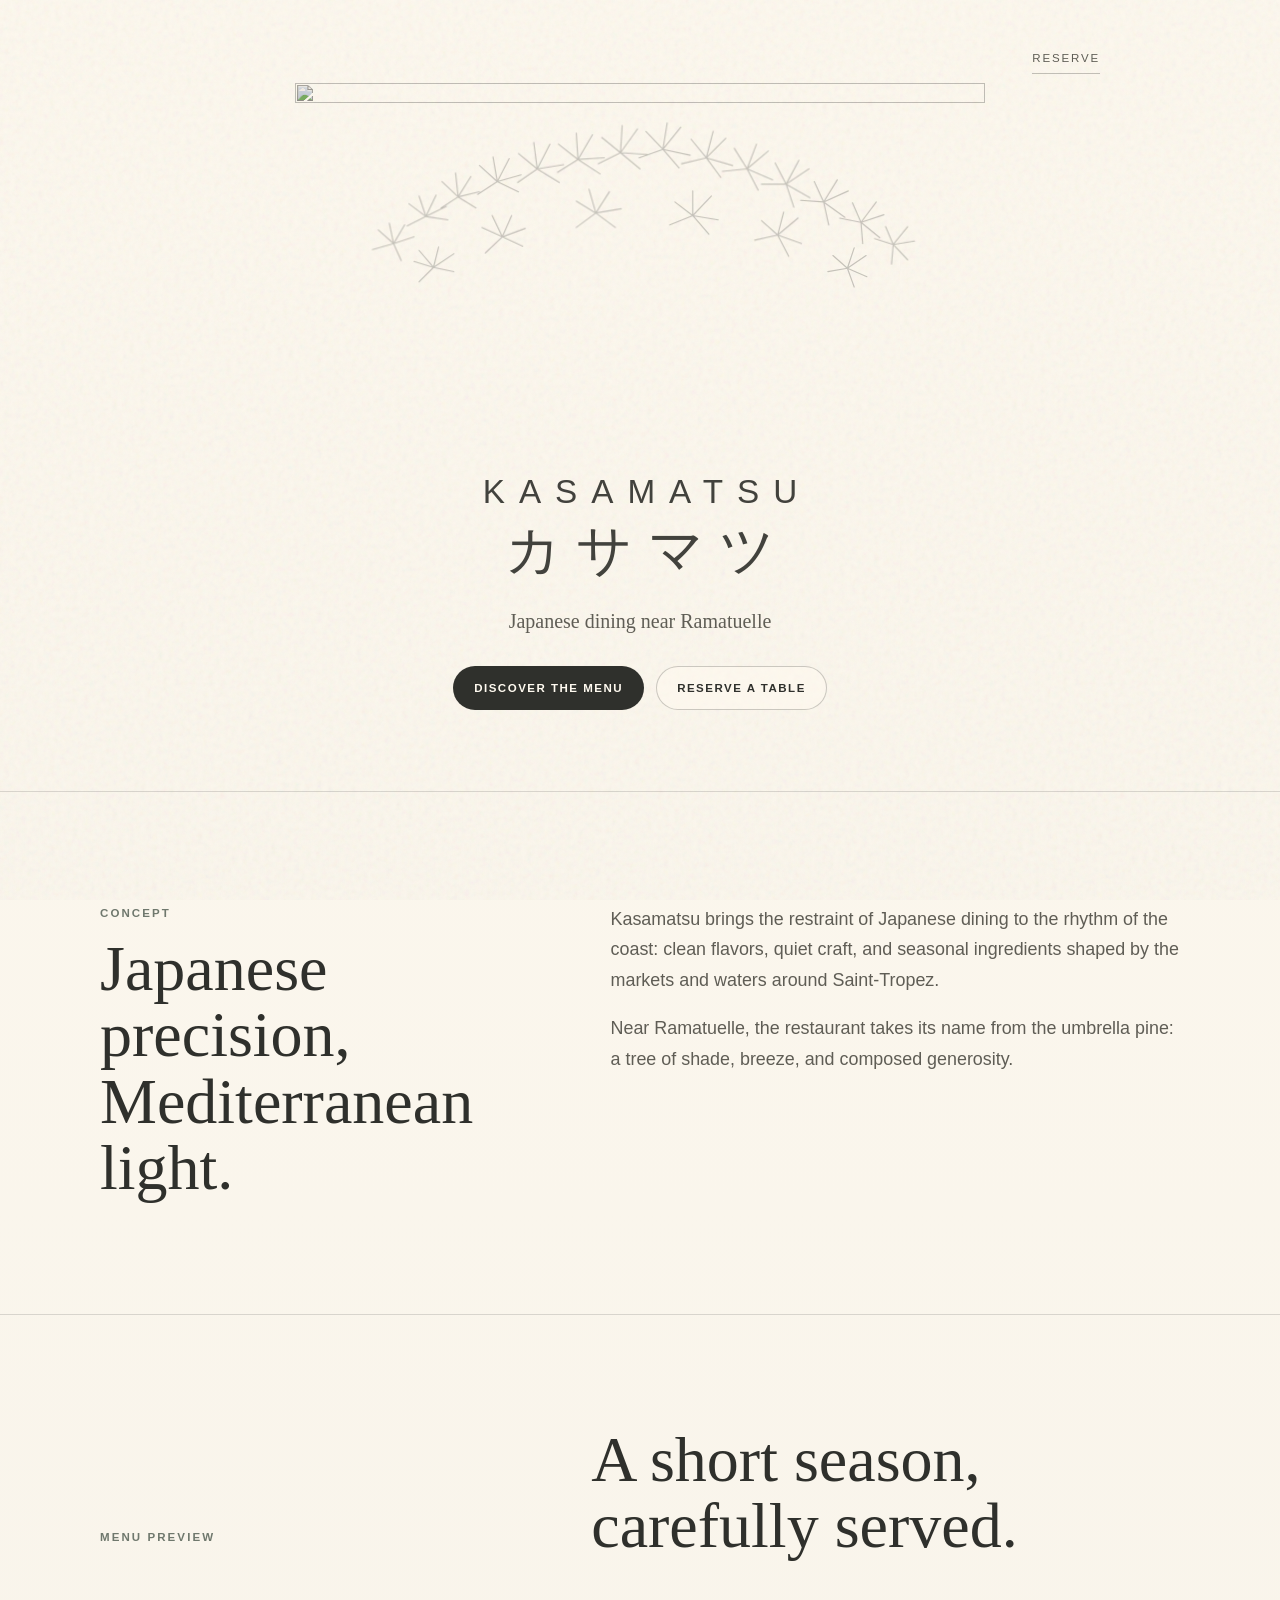
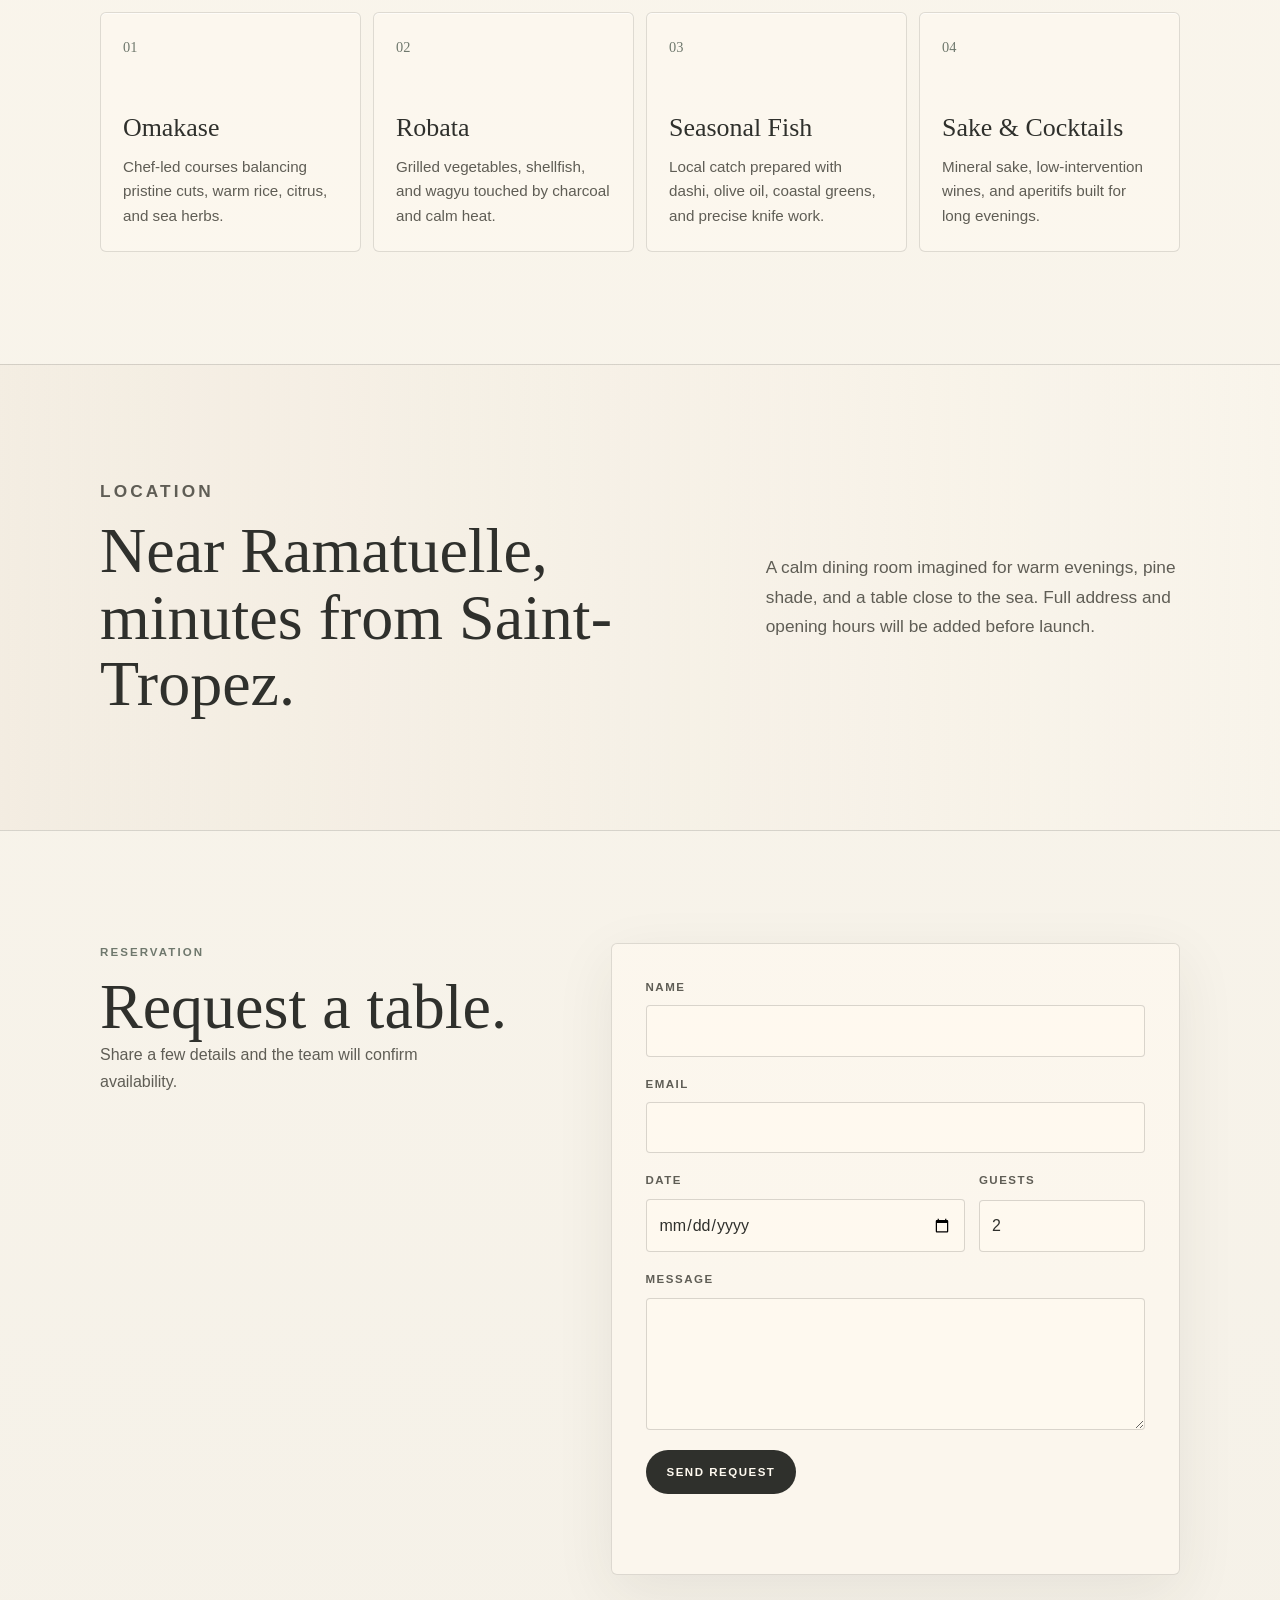
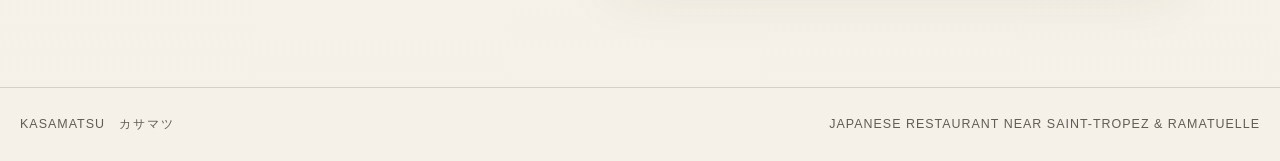
==== index.html @ c0b623e3 "Add files via upload" ====
<!doctype html>
<html lang="en">
  <head>
    <meta charset="utf-8" />
    <meta name="viewport" content="width=device-width, initial-scale=1" />
    <meta
      name="description"
      content="Kasamatsu is a premium Japanese restaurant concept near Ramatuelle and Saint-Tropez."
    />
    <title>Kasamatsu | Japanese Dining Near Ramatuelle</title>
    <link rel="stylesheet" href="style.css" />
  </head>
  <body>
    <main>
      <section class="hero" aria-labelledby="hero-title">
        <div class="hero-inner">
          <a class="quiet-nav" href="#reservation">Reserve</a>

          <div
            class="logo-mark"
            data-logo-breeze
            aria-label="Kasamatsu, カサマツ"
          >
            <div class="tree-visual" aria-hidden="true">
              <img
                class="logo-base"
                src="assets/logo.png"
                alt=""
                width="812"
                height="624"
              />

              <svg
                class="needle-overlay"
                viewBox="0 0 812 624"
                preserveAspectRatio="xMidYMin meet"
                aria-hidden="true"
              >
                <g class="needle-cluster" data-depth="0.72" data-phase="0.12">
                  <path d="M116 189 l-18 -16 M116 189 l-5 -24 M116 189 l13 -22 M116 189 l24 -8 M116 189 l-25 7 M116 189 l9 20" />
                </g>
                <g class="needle-cluster" data-depth="0.92" data-phase="0.24">
                  <path d="M154 157 l-20 -15 M154 157 l-8 -24 M154 157 l12 -25 M154 157 l24 -12 M154 157 l26 4 M154 157 l-22 11" />
                </g>
                <g class="needle-cluster" data-depth="0.82" data-phase="0.38">
                  <path d="M192 134 l-19 -18 M192 134 l-3 -28 M192 134 l15 -24 M192 134 l25 -6 M192 134 l21 13 M192 134 l-20 13" />
                </g>
                <g class="needle-cluster" data-depth="1.08" data-phase="0.51">
                  <path d="M238 116 l-21 -19 M238 116 l-5 -29 M238 116 l14 -27 M238 116 l28 -8 M238 116 l25 12 M238 116 l-23 15" />
                </g>
                <g class="needle-cluster" data-depth="0.96" data-phase="0.64">
                  <path d="M285 101 l-22 -18 M285 101 l-4 -31 M285 101 l15 -29 M285 101 l31 -5 M285 101 l26 16 M285 101 l-23 16" />
                </g>
                <g class="needle-cluster" data-depth="1.2" data-phase="0.79">
                  <path d="M333 90 l-23 -18 M333 90 l-2 -31 M333 90 l17 -29 M333 90 l31 -2 M333 90 l26 17 M333 90 l-24 15" />
                </g>
                <g class="needle-cluster" data-depth="1.1" data-phase="0.95">
                  <path d="M383 82 l-22 -18 M383 82 l2 -32 M383 82 l20 -28 M383 82 l31 2 M383 82 l23 19 M383 82 l-26 13" />
                </g>
                <g class="needle-cluster" data-depth="1.24" data-phase="1.08">
                  <path d="M433 78 l-20 -21 M433 78 l5 -31 M433 78 l21 -26 M433 78 l32 7 M433 78 l19 22 M433 78 l-28 10" />
                </g>
                <g class="needle-cluster" data-depth="1.02" data-phase="1.21">
                  <path d="M484 88 l-18 -22 M484 88 l8 -31 M484 88 l23 -23 M484 88 l31 9 M484 88 l17 23 M484 88 l-29 7" />
                </g>
                <g class="needle-cluster" data-depth="0.94" data-phase="1.36">
                  <path d="M532 101 l-15 -24 M532 101 l11 -29 M532 101 l25 -21 M532 101 l30 13 M532 101 l13 25 M532 101 l-29 3" />
                </g>
                <g class="needle-cluster" data-depth="1.12" data-phase="1.49">
                  <path d="M578 119 l-13 -25 M578 119 l15 -28 M578 119 l27 -18 M578 119 l28 16 M578 119 l9 27 M578 119 l-29 0" />
                </g>
                <g class="needle-cluster" data-depth="0.86" data-phase="1.62">
                  <path d="M622 140 l-11 -24 M622 140 l16 -26 M622 140 l29 -13 M622 140 l25 18 M622 140 l6 27 M622 140 l-27 -2" />
                </g>
                <g class="needle-cluster" data-depth="0.72" data-phase="1.77">
                  <path d="M666 164 l-10 -23 M666 164 l18 -24 M666 164 l27 -9 M666 164 l22 18 M666 164 l2 25 M666 164 l-25 -5" />
                </g>
                <g class="needle-cluster" data-depth="0.64" data-phase="1.92">
                  <path d="M704 190 l-9 -21 M704 190 l17 -21 M704 190 l25 -4 M704 190 l17 18 M704 190 l-2 23 M704 190 l-22 -7" />
                </g>
                <g class="needle-cluster" data-depth="0.78" data-phase="0.33">
                  <path d="M163 217 l-23 -7 M163 217 l-17 -20 M163 217 l6 -24 M163 217 l24 -16 M163 217 l24 5 M163 217 l-17 17" />
                </g>
                <g class="needle-cluster" data-depth="1.06" data-phase="0.68">
                  <path d="M244 181 l-24 -11 M244 181 l-12 -25 M244 181 l11 -25 M244 181 l27 -10 M244 181 l24 11 M244 181 l-20 19" />
                </g>
                <g class="needle-cluster" data-depth="1.18" data-phase="1.03">
                  <path d="M354 153 l-23 -14 M354 153 l-8 -28 M354 153 l16 -25 M354 153 l30 -5 M354 153 l23 17 M354 153 l-23 17" />
                </g>
                <g class="needle-cluster" data-depth="1.14" data-phase="1.31">
                  <path d="M468 156 l-21 -16 M468 156 l0 -29 M468 156 l22 -23 M468 156 l30 5 M468 156 l19 22 M468 156 l-27 11" />
                </g>
                <g class="needle-cluster" data-depth="0.98" data-phase="1.58">
                  <path d="M568 179 l-19 -17 M568 179 l7 -27 M568 179 l24 -20 M568 179 l28 10 M568 179 l13 25 M568 179 l-27 6" />
                </g>
                <g class="needle-cluster" data-depth="0.7" data-phase="1.86">
                  <path d="M650 218 l-17 -15 M650 218 l8 -24 M650 218 l22 -15 M650 218 l23 10 M650 218 l8 22 M650 218 l-23 4" />
                </g>
              </svg>
            </div>

            <h1 id="hero-title" class="brand-word">KASAMATSU</h1>
            <p class="brand-kana" lang="ja">カサマツ</p>
          </div>

          <p class="hero-subtitle">Japanese dining near Ramatuelle</p>
          <div class="hero-actions" aria-label="Primary">
            <a class="button primary" href="#menu">Discover the menu</a>
            <a class="button secondary" href="#reservation">Reserve a table</a>
          </div>
        </div>
      </section>

      <section class="section concept" id="concept" aria-labelledby="concept-title">
        <div class="section-inner split">
          <div>
            <p class="eyebrow">Concept</p>
            <h2 id="concept-title">Japanese precision, Mediterranean light.</h2>
          </div>
          <div class="copy">
            <p>
              Kasamatsu brings the restraint of Japanese dining to the rhythm of
              the coast: clean flavors, quiet craft, and seasonal ingredients
              shaped by the markets and waters around Saint-Tropez.
            </p>
            <p>
              Near Ramatuelle, the restaurant takes its name from the umbrella
              pine: a tree of shade, breeze, and composed generosity.
            </p>
          </div>
        </div>
      </section>

      <section class="section" id="menu" aria-labelledby="menu-title">
        <div class="section-inner">
          <div class="section-heading">
            <p class="eyebrow">Menu Preview</p>
            <h2 id="menu-title">A short season, carefully served.</h2>
          </div>

          <div class="menu-grid">
            <article class="menu-card">
              <span>01</span>
              <h3>Omakase</h3>
              <p>Chef-led courses balancing pristine cuts, warm rice, citrus, and sea herbs.</p>
            </article>
            <article class="menu-card">
              <span>02</span>
              <h3>Robata</h3>
              <p>Grilled vegetables, shellfish, and wagyu touched by charcoal and calm heat.</p>
            </article>
            <article class="menu-card">
              <span>03</span>
              <h3>Seasonal Fish</h3>
              <p>Local catch prepared with dashi, olive oil, coastal greens, and precise knife work.</p>
            </article>
            <article class="menu-card">
              <span>04</span>
              <h3>Sake & Cocktails</h3>
              <p>Mineral sake, low-intervention wines, and aperitifs built for long evenings.</p>
            </article>
          </div>
        </div>
      </section>

      <section class="section location" id="location" aria-labelledby="location-title">
        <div class="section-inner location-block">
          <div>
            <p class="eyebrow">Location</p>
            <h2 id="location-title">Near Ramatuelle, minutes from Saint-Tropez.</h2>
          </div>
          <p>
            A calm dining room imagined for warm evenings, pine shade, and a
            table close to the sea. Full address and opening hours will be added
            before launch.
          </p>
        </div>
      </section>

      <section
        class="section reservation"
        id="reservation"
        aria-labelledby="reservation-title"
      >
        <div class="section-inner reservation-layout">
          <div>
            <p class="eyebrow">Reservation</p>
            <h2 id="reservation-title">Request a table.</h2>
            <p class="reservation-note">
              Share a few details and the team will confirm availability.
            </p>
          </div>

          <form class="reservation-form" data-reservation-form>
            <div class="field">
              <label for="name">Name</label>
              <input id="name" name="name" type="text" autocomplete="name" required />
            </div>
            <div class="field">
              <label for="email">Email</label>
              <input id="email" name="email" type="email" autocomplete="email" required />
            </div>
            <div class="field-row">
              <div class="field">
                <label for="date">Date</label>
                <input id="date" name="date" type="date" required />
              </div>
              <div class="field">
                <label for="guests">Guests</label>
                <input
                  id="guests"
                  name="guests"
                  type="number"
                  min="1"
                  max="12"
                  value="2"
                  required
                />
              </div>
            </div>
            <div class="field">
              <label for="message">Message</label>
              <textarea id="message" name="message" rows="4"></textarea>
            </div>
            <button class="button primary form-button" type="submit">Send request</button>
            <p class="form-status" data-form-status role="status" aria-live="polite"></p>
          </form>
        </div>
      </section>
    </main>

    <footer class="site-footer">
      <p>KASAMATSU <span lang="ja">カサマツ</span></p>
      <p>Japanese restaurant near Saint-Tropez &amp; Ramatuelle</p>
    </footer>

    <script src="script.js"></script>
  </body>
</html>
---- style.css ----
:root {
  --paper: #f5f1e8;
  --paper-deep: #ece4d6;
  --ink: #2f302c;
  --ink-soft: #5f5d55;
  --line: rgba(47, 48, 44, 0.16);
  --sand: #d6c5ab;
  --sand-soft: #eee5d8;
  --pine: #6f786d;
  --white: #fffaf0;
  --shadow: 0 18px 60px rgba(47, 48, 44, 0.08);
  --serif: Georgia, "Times New Roman", serif;
  --sans: "Avenir Next", Avenir, "Helvetica Neue", Arial, sans-serif;
}

* {
  box-sizing: border-box;
}

html {
  scroll-behavior: smooth;
}

body {
  margin: 0;
  color: var(--ink);
  background:
    linear-gradient(180deg, rgba(255, 250, 240, 0.78), rgba(245, 241, 232, 0.92)),
    var(--paper);
  font-family: var(--sans);
  font-size: 16px;
  line-height: 1.7;
}

body::before {
  position: fixed;
  inset: 0;
  z-index: -1;
  pointer-events: none;
  content: "";
  opacity: 0.28;
  background-image: url("data:image/svg+xml,%3Csvg viewBox='0 0 220 220' xmlns='http://www.w3.org/2000/svg'%3E%3Cfilter id='noiseFilter'%3E%3CfeTurbulence type='fractalNoise' baseFrequency='0.72' numOctaves='3' stitchTiles='stitch'/%3E%3C/filter%3E%3Crect width='100%25' height='100%25' filter='url(%23noiseFilter)' opacity='0.28'/%3E%3C/svg%3E");
  mix-blend-mode: multiply;
}

img,
svg {
  display: block;
}

a {
  color: inherit;
  text-decoration: none;
}

button,
input,
textarea {
  font: inherit;
}

.hero {
  display: grid;
  min-height: 88svh;
  padding: 24px 20px 56px;
  place-items: center;
  border-bottom: 1px solid var(--line);
}

.hero-inner {
  position: relative;
  width: min(100%, 920px);
  text-align: center;
}

.quiet-nav {
  position: absolute;
  top: 0;
  right: 0;
  padding-bottom: 5px;
  border-bottom: 1px solid rgba(47, 48, 44, 0.28);
  color: var(--ink-soft);
  font-size: 0.72rem;
  letter-spacing: 0.16em;
  text-transform: uppercase;
}

.logo-mark {
  width: min(100%, 720px);
  margin: 34px auto 0;
  cursor: default;
  user-select: none;
}

.tree-visual {
  position: relative;
  width: min(100%, 690px);
  aspect-ratio: 812 / 435;
  margin: 0 auto;
  overflow: hidden;
}

.logo-base,
.needle-overlay {
  position: absolute;
  top: 0;
  left: 0;
  width: 100%;
  height: auto;
}

.logo-base {
  opacity: 0.88;
  filter: contrast(0.92) saturate(0.78);
  mix-blend-mode: multiply;
}

.needle-overlay {
  overflow: visible;
  pointer-events: none;
}

.needle-cluster {
  opacity: 0.34;
  transform-box: fill-box;
  transform-origin: center;
  transition: transform 720ms cubic-bezier(0.22, 1, 0.36, 1);
  will-change: transform;
}

.needle-cluster path {
  fill: none;
  stroke: rgba(47, 48, 44, 0.76);
  stroke-width: 1.35;
  stroke-linecap: round;
  stroke-linejoin: round;
}

.logo-mark.is-active .needle-cluster {
  opacity: 0.44;
  transition: none;
}

.brand-word {
  margin: clamp(12px, 2vw, 22px) 0 0;
  color: #42423d;
  font-family: var(--sans);
  font-size: clamp(1.38rem, 3vw, 2.08rem);
  font-weight: 400;
  letter-spacing: 0.42em;
  line-height: 1.1;
  text-indent: 0.42em;
}

.brand-kana {
  margin: 12px 0 0;
  color: #42423d;
  font-family: var(--serif);
  font-size: clamp(1.72rem, 4.6vw, 3.45rem);
  letter-spacing: 0.28em;
  line-height: 1;
  text-indent: 0.28em;
}

.hero-subtitle {
  max-width: 42rem;
  margin: 26px auto 0;
  color: var(--ink-soft);
  font-family: var(--serif);
  font-size: clamp(1rem, 2vw, 1.25rem);
}

.hero-actions {
  display: flex;
  flex-wrap: wrap;
  justify-content: center;
  gap: 12px;
  margin-top: 28px;
}

.button {
  display: inline-flex;
  min-height: 44px;
  align-items: center;
  justify-content: center;
  padding: 11px 20px 10px;
  border: 1px solid transparent;
  border-radius: 999px;
  font-size: 0.72rem;
  font-weight: 600;
  letter-spacing: 0.13em;
  line-height: 1.2;
  text-transform: uppercase;
  transition:
    background-color 180ms ease,
    border-color 180ms ease,
    color 180ms ease,
    transform 180ms ease;
}

.button:hover {
  transform: translateY(-1px);
}

.button:focus-visible,
input:focus-visible,
textarea:focus-visible,
a:focus-visible {
  outline: 2px solid rgba(111, 120, 109, 0.72);
  outline-offset: 4px;
}

.button.primary {
  background: var(--ink);
  color: var(--white);
}

.button.secondary {
  border-color: rgba(47, 48, 44, 0.24);
  background: rgba(255, 250, 240, 0.52);
  color: var(--ink);
}

.section {
  padding: clamp(56px, 9vw, 112px) 20px;
}

.section + .section {
  border-top: 1px solid var(--line);
}

.section-inner {
  width: min(100%, 1080px);
  margin: 0 auto;
}

.split,
.reservation-layout {
  display: grid;
  grid-template-columns: minmax(0, 0.85fr) minmax(0, 1.15fr);
  gap: clamp(28px, 7vw, 92px);
  align-items: start;
}

.eyebrow {
  margin: 0 0 12px;
  color: var(--pine);
  font-size: 0.72rem;
  font-weight: 700;
  letter-spacing: 0.18em;
  text-transform: uppercase;
}

h2,
h3,
p {
  margin-top: 0;
}

h2 {
  max-width: 12em;
  margin-bottom: 0;
  font-family: var(--serif);
  font-size: clamp(2rem, 5.2vw, 4rem);
  font-weight: 400;
  letter-spacing: 0;
  line-height: 1.04;
}

h3 {
  margin-bottom: 12px;
  font-family: var(--serif);
  font-size: 1.62rem;
  font-weight: 400;
  line-height: 1.15;
}

.copy {
  color: var(--ink-soft);
  font-size: clamp(1rem, 1.8vw, 1.12rem);
}

.copy p:last-child,
.location-block p:last-child,
.reservation-note {
  margin-bottom: 0;
}

.section-heading {
  display: grid;
  grid-template-columns: minmax(0, 0.78fr) minmax(0, 1fr);
  gap: 32px;
  align-items: end;
  margin-bottom: clamp(28px, 5vw, 52px);
}

.menu-grid {
  display: grid;
  grid-template-columns: repeat(4, minmax(0, 1fr));
  gap: 12px;
}

.menu-card {
  min-height: 240px;
  padding: 22px;
  border: 1px solid rgba(47, 48, 44, 0.14);
  border-radius: 6px;
  background: rgba(255, 250, 240, 0.43);
  box-shadow: 0 1px 0 rgba(255, 255, 255, 0.6) inset;
}

.menu-card span {
  display: block;
  margin-bottom: 54px;
  color: var(--pine);
  font-family: var(--serif);
  font-size: 0.9rem;
}

.menu-card p {
  margin-bottom: 0;
  color: var(--ink-soft);
  font-size: 0.95rem;
  line-height: 1.6;
}

.location {
  background:
    linear-gradient(90deg, rgba(238, 229, 216, 0.45), rgba(255, 250, 240, 0.2)),
    transparent;
}

.location-block {
  display: grid;
  grid-template-columns: minmax(0, 1fr) minmax(260px, 0.7fr);
  gap: clamp(28px, 6vw, 74px);
  align-items: center;
}

.location-block p {
  color: var(--ink-soft);
  font-size: clamp(1rem, 1.6vw, 1.08rem);
}

.reservation-form {
  display: grid;
  gap: 18px;
  padding: clamp(20px, 4vw, 34px);
  border: 1px solid rgba(47, 48, 44, 0.15);
  border-radius: 6px;
  background: rgba(255, 250, 240, 0.56);
  box-shadow: var(--shadow);
}

.reservation-note {
  max-width: 24rem;
  color: var(--ink-soft);
}

.field,
.field-row {
  display: grid;
  gap: 8px;
}

.field-row {
  grid-template-columns: 1fr 0.52fr;
  gap: 14px;
}

label {
  color: var(--ink-soft);
  font-size: 0.72rem;
  font-weight: 700;
  letter-spacing: 0.13em;
  text-transform: uppercase;
}

input,
textarea {
  width: 100%;
  border: 1px solid rgba(47, 48, 44, 0.18);
  border-radius: 4px;
  background: rgba(255, 250, 240, 0.76);
  color: var(--ink);
  min-height: 46px;
  padding: 11px 12px;
}

textarea {
  min-height: 116px;
  resize: vertical;
}

.form-button {
  width: fit-content;
  margin-top: 2px;
}

.form-status {
  min-height: 1.7em;
  margin: 0;
  color: var(--pine);
  font-family: var(--serif);
  font-size: 1rem;
}

.site-footer {
  display: flex;
  flex-wrap: wrap;
  justify-content: space-between;
  gap: 16px;
  padding: 26px 20px;
  border-top: 1px solid var(--line);
  color: var(--ink-soft);
  font-size: 0.78rem;
  letter-spacing: 0.08em;
  text-transform: uppercase;
}

.site-footer p {
  margin: 0;
}

.site-footer span {
  margin-left: 10px;
  letter-spacing: 0.14em;
}

@media (max-width: 860px) {
  .hero {
    min-height: auto;
    padding-top: 22px;
  }

  .quiet-nav {
    position: static;
    display: block;
    width: fit-content;
    margin-left: auto;
  }

  .logo-mark {
    margin-top: 24px;
  }

  .split,
  .reservation-layout,
  .section-heading,
  .location-block {
    grid-template-columns: 1fr;
  }

  .menu-grid {
    grid-template-columns: repeat(2, minmax(0, 1fr));
  }
}

@media (max-width: 560px) {
  body {
    font-size: 15px;
  }

  .hero {
    padding-right: 16px;
    padding-left: 16px;
  }

  .tree-visual {
    width: min(100%, 390px);
  }

  .brand-word {
    font-size: 1.18rem;
    letter-spacing: 0.3em;
    text-indent: 0.3em;
  }

  .brand-kana {
    font-size: 2rem;
    letter-spacing: 0.18em;
    text-indent: 0.18em;
  }

  .hero-actions,
  .button,
  .form-button {
    width: 100%;
  }

  .menu-grid,
  .field-row {
    grid-template-columns: 1fr;
  }

  .menu-card {
    min-height: 210px;
  }

  .menu-card span {
    margin-bottom: 36px;
  }

  .section {
    padding-right: 16px;
    padding-left: 16px;
  }

  .site-footer {
    display: grid;
  }
}

@media (prefers-reduced-motion: reduce) {
  html {
    scroll-behavior: auto;
  }

  *,
  *::before,
  *::after {
    animation-duration: 0.01ms !important;
    animation-iteration-count: 1 !important;
    scroll-behavior: auto !important;
    transition-duration: 0.01ms !important;
  }

  .needle-cluster {
    transform: none !important;
  }

  .button:hover {
    transform: none;
  }
}
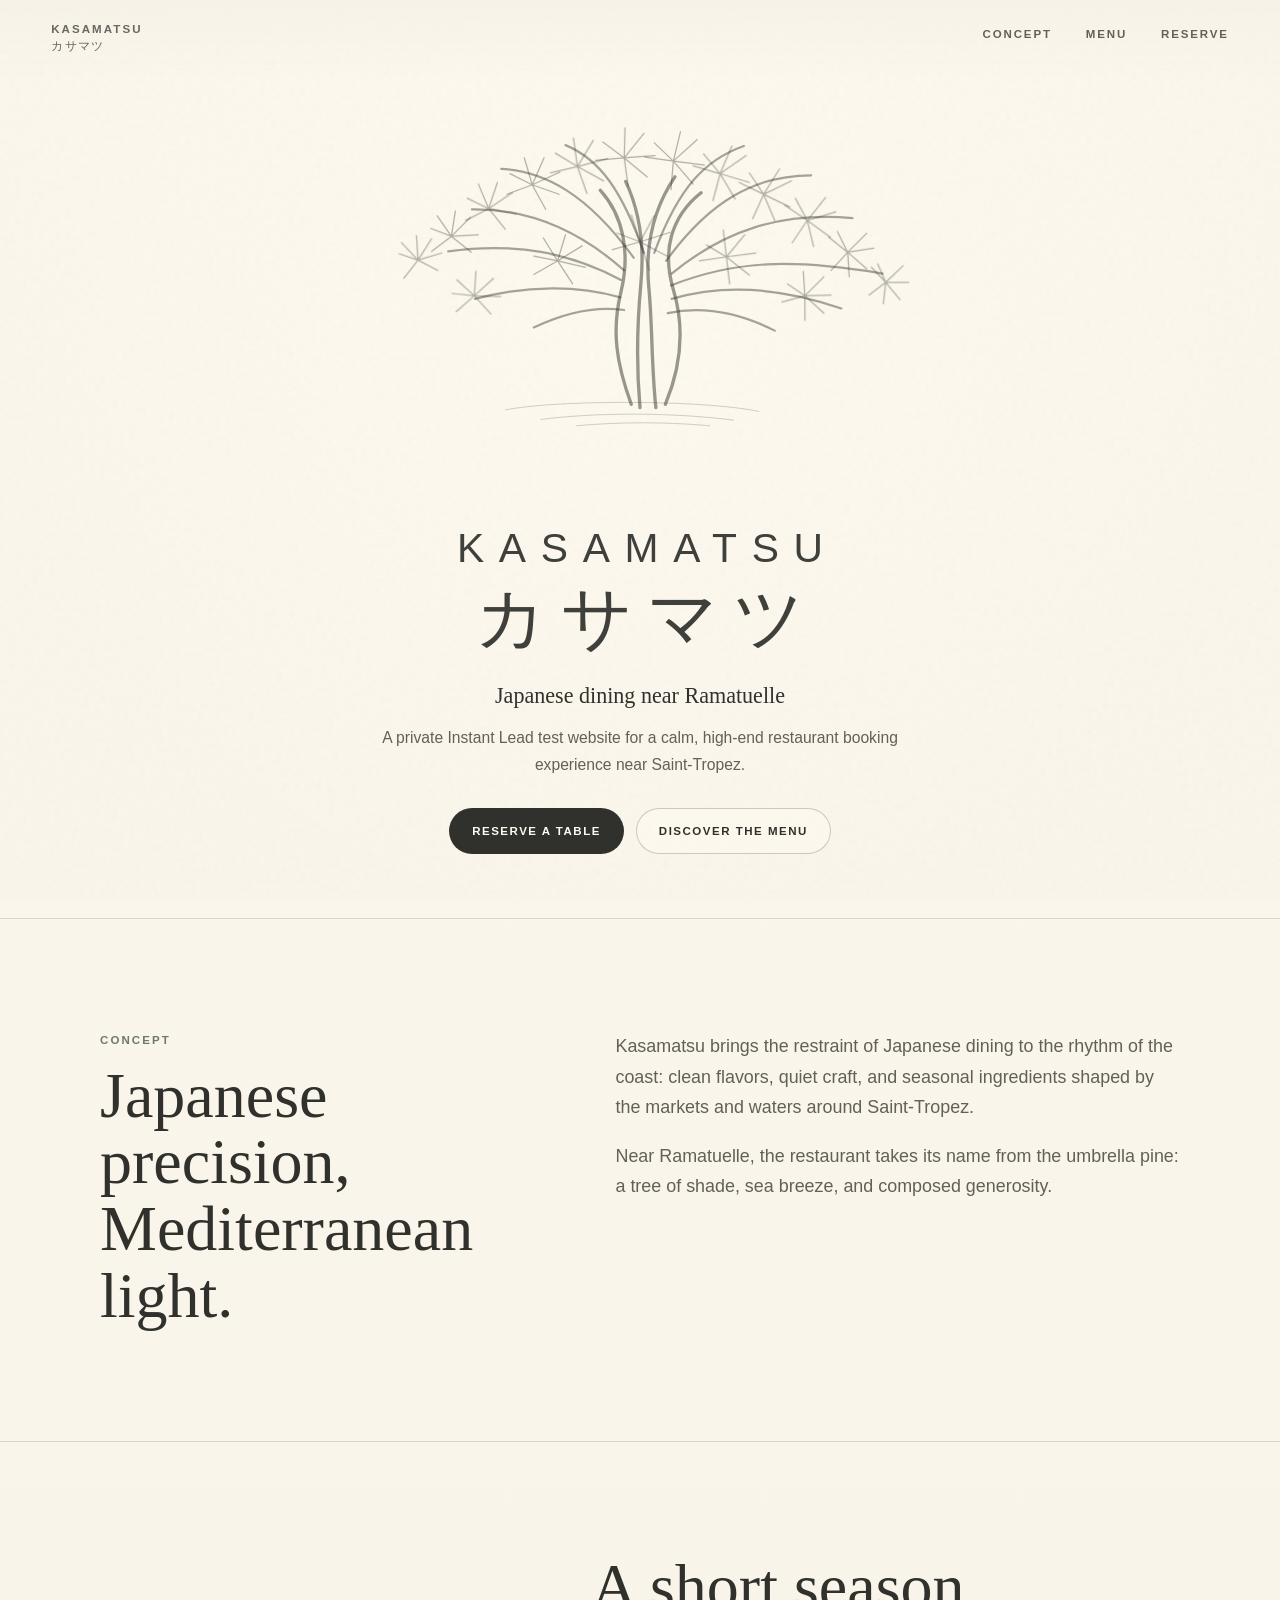
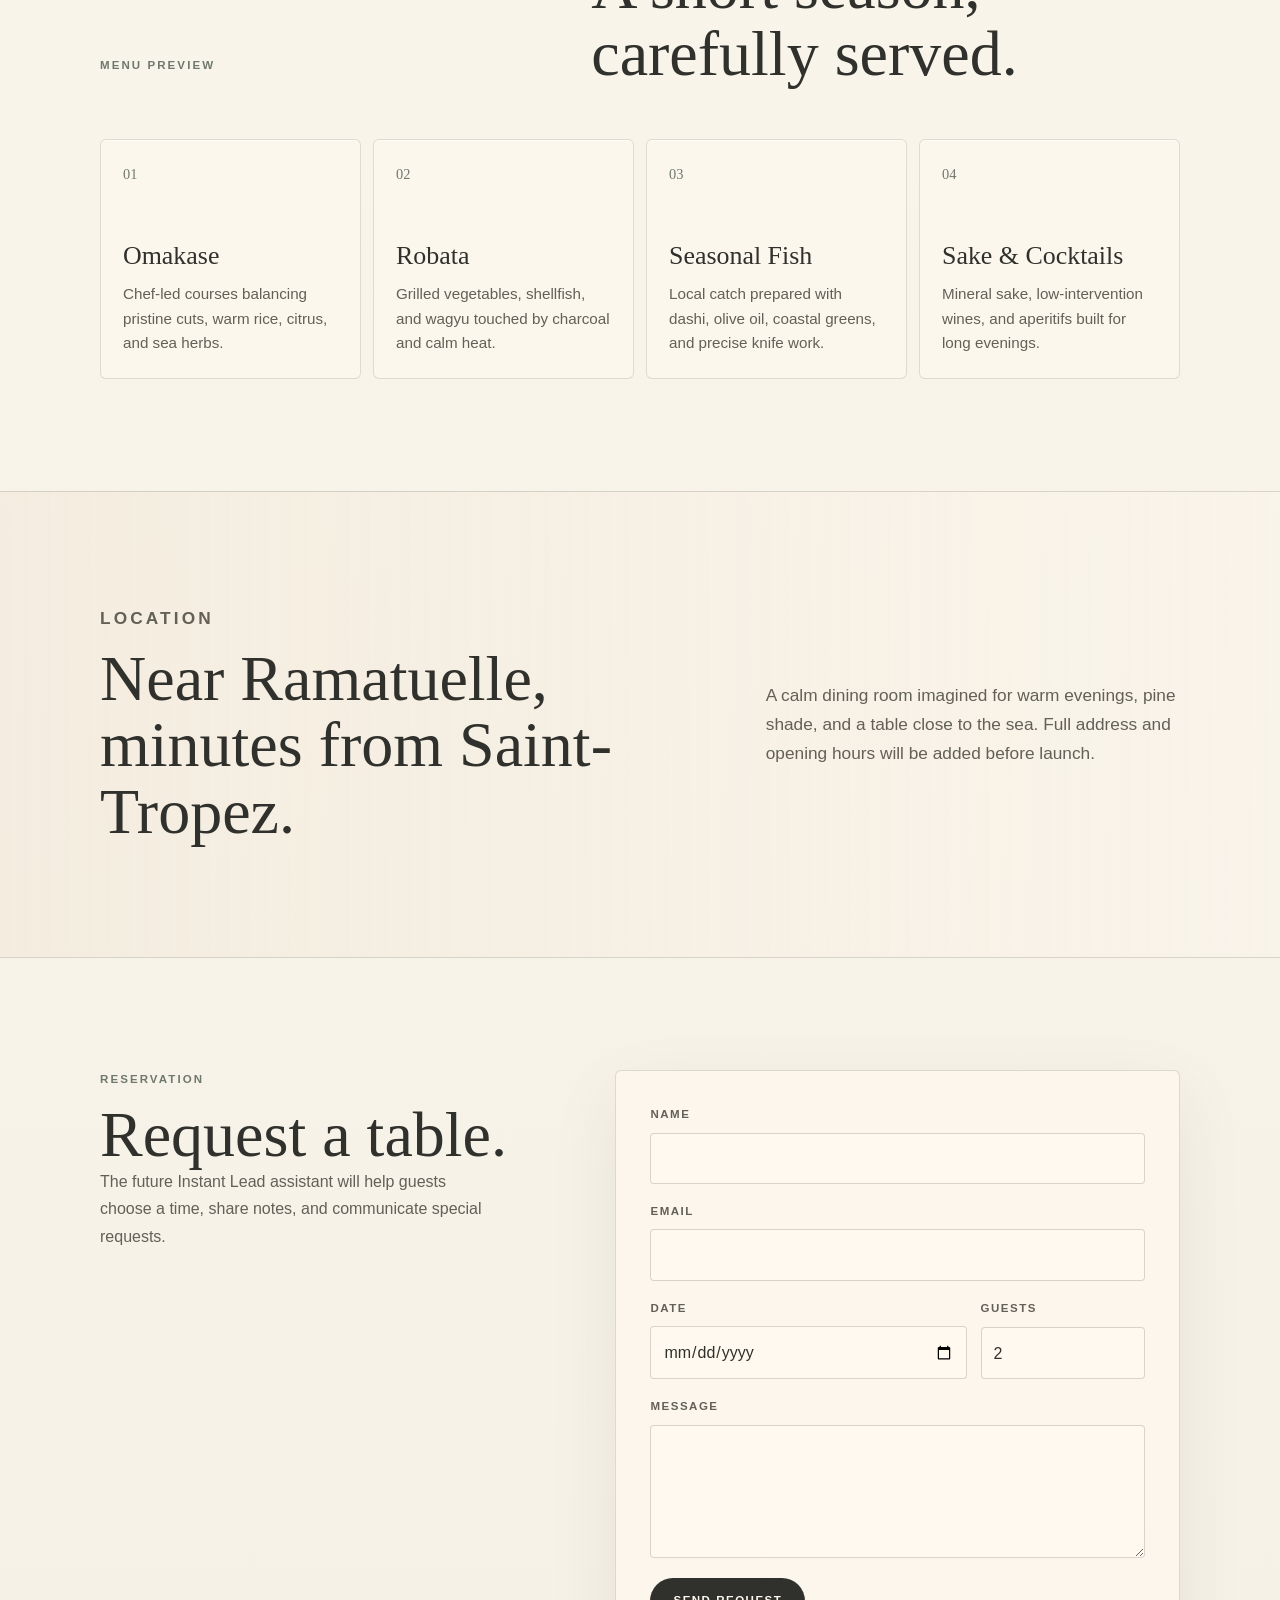
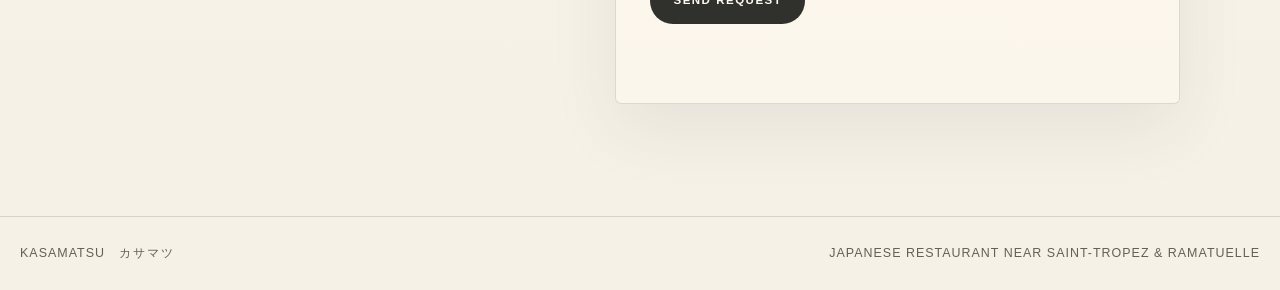
==== commit 4af95d61: "Add files via upload" ====
--- a/index.html
+++ b/index.html
@@ -5,108 +5,127 @@
     <meta name="viewport" content="width=device-width, initial-scale=1" />
     <meta
       name="description"
-      content="Kasamatsu is a premium Japanese restaurant concept near Ramatuelle and Saint-Tropez."
+      content="Private testing website for Instant Lead, featuring the Kasamatsu restaurant concept and future AI booking assistant prototype."
     />
-    <title>Kasamatsu | Japanese Dining Near Ramatuelle</title>
+    <title>Kasamatsu | Instant Lead Test Website</title>
     <link rel="stylesheet" href="style.css" />
   </head>
   <body>
-    <main>
+    <header class="site-header" aria-label="Primary navigation">
+      <a class="header-brand" href="#top" aria-label="Kasamatsu home">
+        <span>KASAMATSU</span>
+        <span lang="ja">カサマツ</span>
+      </a>
+      <nav>
+        <a href="#concept">Concept</a>
+        <a href="#menu">Menu</a>
+        <a href="#reservation">Reserve</a>
+      </nav>
+    </header>
+
+    <main id="top">
       <section class="hero" aria-labelledby="hero-title">
         <div class="hero-inner">
-          <a class="quiet-nav" href="#reservation">Reserve</a>
-
-          <div
-            class="logo-mark"
-            data-logo-breeze
-            aria-label="Kasamatsu, カサマツ"
-          >
-            <div class="tree-visual" aria-hidden="true">
-              <img
-                class="logo-base"
-                src="assets/logo.png"
-                alt=""
-                width="812"
-                height="624"
-              />
-
-              <svg
-                class="needle-overlay"
-                viewBox="0 0 812 624"
-                preserveAspectRatio="xMidYMin meet"
-                aria-hidden="true"
-              >
-                <g class="needle-cluster" data-depth="0.72" data-phase="0.12">
-                  <path d="M116 189 l-18 -16 M116 189 l-5 -24 M116 189 l13 -22 M116 189 l24 -8 M116 189 l-25 7 M116 189 l9 20" />
-                </g>
-                <g class="needle-cluster" data-depth="0.92" data-phase="0.24">
-                  <path d="M154 157 l-20 -15 M154 157 l-8 -24 M154 157 l12 -25 M154 157 l24 -12 M154 157 l26 4 M154 157 l-22 11" />
-                </g>
-                <g class="needle-cluster" data-depth="0.82" data-phase="0.38">
-                  <path d="M192 134 l-19 -18 M192 134 l-3 -28 M192 134 l15 -24 M192 134 l25 -6 M192 134 l21 13 M192 134 l-20 13" />
-                </g>
-                <g class="needle-cluster" data-depth="1.08" data-phase="0.51">
-                  <path d="M238 116 l-21 -19 M238 116 l-5 -29 M238 116 l14 -27 M238 116 l28 -8 M238 116 l25 12 M238 116 l-23 15" />
-                </g>
-                <g class="needle-cluster" data-depth="0.96" data-phase="0.64">
-                  <path d="M285 101 l-22 -18 M285 101 l-4 -31 M285 101 l15 -29 M285 101 l31 -5 M285 101 l26 16 M285 101 l-23 16" />
-                </g>
-                <g class="needle-cluster" data-depth="1.2" data-phase="0.79">
-                  <path d="M333 90 l-23 -18 M333 90 l-2 -31 M333 90 l17 -29 M333 90 l31 -2 M333 90 l26 17 M333 90 l-24 15" />
-                </g>
-                <g class="needle-cluster" data-depth="1.1" data-phase="0.95">
-                  <path d="M383 82 l-22 -18 M383 82 l2 -32 M383 82 l20 -28 M383 82 l31 2 M383 82 l23 19 M383 82 l-26 13" />
-                </g>
-                <g class="needle-cluster" data-depth="1.24" data-phase="1.08">
-                  <path d="M433 78 l-20 -21 M433 78 l5 -31 M433 78 l21 -26 M433 78 l32 7 M433 78 l19 22 M433 78 l-28 10" />
-                </g>
-                <g class="needle-cluster" data-depth="1.02" data-phase="1.21">
-                  <path d="M484 88 l-18 -22 M484 88 l8 -31 M484 88 l23 -23 M484 88 l31 9 M484 88 l17 23 M484 88 l-29 7" />
-                </g>
-                <g class="needle-cluster" data-depth="0.94" data-phase="1.36">
-                  <path d="M532 101 l-15 -24 M532 101 l11 -29 M532 101 l25 -21 M532 101 l30 13 M532 101 l13 25 M532 101 l-29 3" />
-                </g>
-                <g class="needle-cluster" data-depth="1.12" data-phase="1.49">
-                  <path d="M578 119 l-13 -25 M578 119 l15 -28 M578 119 l27 -18 M578 119 l28 16 M578 119 l9 27 M578 119 l-29 0" />
-                </g>
-                <g class="needle-cluster" data-depth="0.86" data-phase="1.62">
-                  <path d="M622 140 l-11 -24 M622 140 l16 -26 M622 140 l29 -13 M622 140 l25 18 M622 140 l6 27 M622 140 l-27 -2" />
-                </g>
-                <g class="needle-cluster" data-depth="0.72" data-phase="1.77">
-                  <path d="M666 164 l-10 -23 M666 164 l18 -24 M666 164 l27 -9 M666 164 l22 18 M666 164 l2 25 M666 164 l-25 -5" />
-                </g>
-                <g class="needle-cluster" data-depth="0.64" data-phase="1.92">
-                  <path d="M704 190 l-9 -21 M704 190 l17 -21 M704 190 l25 -4 M704 190 l17 18 M704 190 l-2 23 M704 190 l-22 -7" />
-                </g>
-                <g class="needle-cluster" data-depth="0.78" data-phase="0.33">
-                  <path d="M163 217 l-23 -7 M163 217 l-17 -20 M163 217 l6 -24 M163 217 l24 -16 M163 217 l24 5 M163 217 l-17 17" />
-                </g>
-                <g class="needle-cluster" data-depth="1.06" data-phase="0.68">
-                  <path d="M244 181 l-24 -11 M244 181 l-12 -25 M244 181 l11 -25 M244 181 l27 -10 M244 181 l24 11 M244 181 l-20 19" />
-                </g>
-                <g class="needle-cluster" data-depth="1.18" data-phase="1.03">
-                  <path d="M354 153 l-23 -14 M354 153 l-8 -28 M354 153 l16 -25 M354 153 l30 -5 M354 153 l23 17 M354 153 l-23 17" />
-                </g>
-                <g class="needle-cluster" data-depth="1.14" data-phase="1.31">
-                  <path d="M468 156 l-21 -16 M468 156 l0 -29 M468 156 l22 -23 M468 156 l30 5 M468 156 l19 22 M468 156 l-27 11" />
-                </g>
-                <g class="needle-cluster" data-depth="0.98" data-phase="1.58">
-                  <path d="M568 179 l-19 -17 M568 179 l7 -27 M568 179 l24 -20 M568 179 l28 10 M568 179 l13 25 M568 179 l-27 6" />
-                </g>
-                <g class="needle-cluster" data-depth="0.7" data-phase="1.86">
-                  <path d="M650 218 l-17 -15 M650 218 l8 -24 M650 218 l22 -15 M650 218 l23 10 M650 218 l8 22 M650 218 l-23 4" />
-                </g>
-              </svg>
-            </div>
+          <div class="logo-mark" data-logo-breeze aria-label="Kasamatsu, カサマツ">
+            <svg
+              class="tree-logo"
+              viewBox="0 0 820 520"
+              role="img"
+              aria-labelledby="tree-title"
+            >
+              <title id="tree-title">Hand-drawn umbrella pine tree logo</title>
+              <g class="ground-lines" aria-hidden="true">
+                <path d="M240 396 C305 383 490 383 560 398" />
+                <path d="M285 408 C355 399 452 399 528 409" />
+                <path d="M330 416 C385 411 442 411 498 416" />
+              </g>
+
+              <g class="tree-still" aria-hidden="true">
+                <path d="M410 393 C405 337 406 292 411 238 C416 187 409 144 392 108" />
+                <path d="M430 393 C424 335 426 292 421 240 C416 184 429 139 454 102" />
+                <path d="M399 389 C380 337 374 296 386 247 C398 198 389 151 360 119" />
+                <path d="M442 389 C464 336 466 290 452 244 C438 197 448 153 487 122" />
+                <path d="M386 232 C322 198 253 184 168 196" />
+                <path d="M390 220 C329 166 266 142 198 143" />
+                <path d="M402 204 C344 124 290 95 235 92" />
+                <path d="M415 198 C388 121 360 80 316 62" />
+                <path d="M428 198 C459 114 493 80 541 63" />
+                <path d="M443 208 C498 132 556 100 626 100" />
+                <path d="M450 224 C516 170 587 146 678 154" />
+                <path d="M449 239 C530 207 602 205 716 224" />
+                <path d="M385 254 C333 239 269 238 202 256" />
+                <path d="M450 256 C512 238 583 240 664 268" />
+                <path d="M390 270 C356 265 318 272 276 292" />
+                <path d="M445 274 C487 265 530 271 580 296" />
+              </g>
+
+              <g class="needle-canopy" aria-hidden="true">
+                <g class="needle-cluster" data-depth="0.68" data-phase="0.11">
+                  <path d="M130 207 l-24 -8 M130 207 l-21 -22 M130 207 l-2 -31 M130 207 l17 -27 M130 207 l30 -9 M130 207 l25 13 M130 207 l-18 23" />
+                </g>
+                <g class="needle-cluster" data-depth="0.82" data-phase="0.24">
+                  <path d="M172 177 l-26 -10 M172 177 l-18 -26 M172 177 l5 -32 M172 177 l24 -24 M172 177 l34 -2 M172 177 l25 20 M172 177 l-25 19" />
+                </g>
+                <g class="needle-cluster" data-depth="0.92" data-phase="0.37">
+                  <path d="M219 142 l-27 -13 M219 142 l-13 -31 M219 142 l11 -33 M219 142 l30 -20 M219 142 l35 7 M219 142 l21 26 M219 142 l-29 15" />
+                </g>
+                <g class="needle-cluster" data-depth="1.08" data-phase="0.5">
+                  <path d="M274 112 l-28 -14 M274 112 l-10 -34 M274 112 l15 -34 M274 112 l35 -16 M274 112 l34 12 M274 112 l17 31 M274 112 l-32 12" />
+                </g>
+                <g class="needle-cluster" data-depth="1.18" data-phase="0.65">
+                  <path d="M331 89 l-28 -17 M331 89 l-5 -36 M331 89 l20 -33 M331 89 l38 -10 M331 89 l33 18 M331 89 l12 34 M331 89 l-34 8" />
+                </g>
+                <g class="needle-cluster" data-depth="1.28" data-phase="0.79">
+                  <path d="M390 78 l-27 -20 M390 78 l1 -38 M390 78 l25 -31 M390 78 l39 -3 M390 78 l29 24 M390 78 l5 36 M390 78 l-36 3" />
+                </g>
+                <g class="needle-cluster" data-depth="1.22" data-phase="0.93">
+                  <path d="M452 82 l-24 -23 M452 82 l9 -37 M452 82 l30 -27 M452 82 l39 5 M452 82 l25 29 M452 82 l-3 36 M452 82 l-36 -5" />
+                </g>
+                <g class="needle-cluster" data-depth="1.1" data-phase="1.08">
+                  <path d="M511 98 l-21 -25 M511 98 l15 -35 M511 98 l33 -23 M511 98 l37 11 M511 98 l19 32 M511 98 l-9 34 M511 98 l-34 -10" />
+                </g>
+                <g class="needle-cluster" data-depth="0.96" data-phase="1.22">
+                  <path d="M566 124 l-18 -27 M566 124 l20 -32 M566 124 l35 -17 M566 124 l33 16 M566 124 l14 33 M566 124 l-14 31 M566 124 l-31 -15" />
+                </g>
+                <g class="needle-cluster" data-depth="0.84" data-phase="1.36">
+                  <path d="M621 157 l-15 -28 M621 157 l23 -29 M621 157 l36 -11 M621 157 l29 21 M621 157 l8 33 M621 157 l-19 28 M621 157 l-28 -19" />
+                </g>
+                <g class="needle-cluster" data-depth="0.68" data-phase="1.51">
+                  <path d="M672 197 l-13 -26 M672 197 l24 -24 M672 197 l33 -5 M672 197 l24 21 M672 197 l2 31 M672 197 l-21 23 M672 197 l-24 -19" />
+                </g>
+                <g class="needle-cluster" data-depth="0.58" data-phase="1.64">
+                  <path d="M720 235 l-10 -23 M720 235 l22 -21 M720 235 l29 0 M720 235 l18 22 M720 235 l-3 27 M720 235 l-21 16 M720 235 l-18 -19" />
+                </g>
+                <g class="needle-cluster" data-depth="0.78" data-phase="0.31">
+                  <path d="M201 252 l-28 -3 M201 252 l-22 -20 M201 252 l2 -31 M201 252 l24 -22 M201 252 l33 1 M201 252 l21 23 M201 252 l-23 20" />
+                </g>
+                <g class="needle-cluster" data-depth="1.04" data-phase="0.61">
+                  <path d="M306 208 l-30 -6 M306 208 l-18 -29 M306 208 l10 -33 M306 208 l31 -19 M306 208 l35 8 M306 208 l19 29 M306 208 l-30 17" />
+                </g>
+                <g class="needle-cluster" data-depth="1.16" data-phase="0.92">
+                  <path d="M410 184 l-29 -11 M410 184 l-11 -34 M410 184 l18 -33 M410 184 l38 -12 M410 184 l34 18 M410 184 l12 36 M410 184 l-35 10" />
+                </g>
+                <g class="needle-cluster" data-depth="1.06" data-phase="1.18">
+                  <path d="M519 203 l-25 -15 M519 203 l-4 -34 M519 203 l23 -28 M519 203 l37 -5 M519 203 l29 23 M519 203 l4 34 M519 203 l-34 5" />
+                </g>
+                <g class="needle-cluster" data-depth="0.86" data-phase="1.47">
+                  <path d="M618 252 l-22 -15 M618 252 l-2 -31 M618 252 l24 -24 M618 252 l33 -1 M618 252 l24 22 M618 252 l0 31 M618 252 l-29 8" />
+                </g>
+              </g>
+            </svg>
 
             <h1 id="hero-title" class="brand-word">KASAMATSU</h1>
             <p class="brand-kana" lang="ja">カサマツ</p>
           </div>
 
           <p class="hero-subtitle">Japanese dining near Ramatuelle</p>
+          <p class="hero-copy">
+            A private Instant Lead test website for a calm, high-end restaurant
+            booking experience near Saint-Tropez.
+          </p>
           <div class="hero-actions" aria-label="Primary">
-            <a class="button primary" href="#menu">Discover the menu</a>
-            <a class="button secondary" href="#reservation">Reserve a table</a>
+            <a class="button primary" href="#reservation">Reserve a table</a>
+            <a class="button secondary" href="#menu">Discover the menu</a>
           </div>
         </div>
       </section>
@@ -125,7 +144,7 @@
             </p>
             <p>
               Near Ramatuelle, the restaurant takes its name from the umbrella
-              pine: a tree of shade, breeze, and composed generosity.
+              pine: a tree of shade, sea breeze, and composed generosity.
             </p>
           </div>
         </div>
@@ -187,7 +206,8 @@
             <p class="eyebrow">Reservation</p>
             <h2 id="reservation-title">Request a table.</h2>
             <p class="reservation-note">
-              Share a few details and the team will confirm availability.
+              The future Instant Lead assistant will help guests choose a time,
+              share notes, and communicate special requests.
             </p>
           </div>
 
--- a/style.css
+++ b/style.css
@@ -1,14 +1,13 @@
 :root {
-  --paper: #f5f1e8;
-  --paper-deep: #ece4d6;
-  --ink: #2f302c;
-  --ink-soft: #5f5d55;
-  --line: rgba(47, 48, 44, 0.16);
-  --sand: #d6c5ab;
-  --sand-soft: #eee5d8;
+  --paper: #f6f1e7;
+  --paper-deep: #e9dfcf;
+  --ink: #30312c;
+  --ink-soft: #626057;
+  --line: rgba(48, 49, 44, 0.16);
+  --sand-soft: #efe4d4;
   --pine: #6f786d;
   --white: #fffaf0;
-  --shadow: 0 18px 60px rgba(47, 48, 44, 0.08);
+  --shadow: 0 24px 70px rgba(48, 49, 44, 0.08);
   --serif: Georgia, "Times New Roman", serif;
   --sans: "Avenir Next", Avenir, "Helvetica Neue", Arial, sans-serif;
 }
@@ -25,7 +24,8 @@
   margin: 0;
   color: var(--ink);
   background:
-    linear-gradient(180deg, rgba(255, 250, 240, 0.78), rgba(245, 241, 232, 0.92)),
+    radial-gradient(circle at 50% 8%, rgba(255, 250, 240, 0.9), transparent 42rem),
+    linear-gradient(180deg, rgba(255, 250, 240, 0.68), rgba(246, 241, 231, 0.94)),
     var(--paper);
   font-family: var(--sans);
   font-size: 16px;
@@ -38,12 +38,11 @@
   z-index: -1;
   pointer-events: none;
   content: "";
-  opacity: 0.28;
-  background-image: url("data:image/svg+xml,%3Csvg viewBox='0 0 220 220' xmlns='http://www.w3.org/2000/svg'%3E%3Cfilter id='noiseFilter'%3E%3CfeTurbulence type='fractalNoise' baseFrequency='0.72' numOctaves='3' stitchTiles='stitch'/%3E%3C/filter%3E%3Crect width='100%25' height='100%25' filter='url(%23noiseFilter)' opacity='0.28'/%3E%3C/svg%3E");
+  opacity: 0.2;
+  background-image: url("data:image/svg+xml,%3Csvg viewBox='0 0 220 220' xmlns='http://www.w3.org/2000/svg'%3E%3Cfilter id='noiseFilter'%3E%3CfeTurbulence type='fractalNoise' baseFrequency='0.72' numOctaves='3' stitchTiles='stitch'/%3E%3C/filter%3E%3Crect width='100%25' height='100%25' filter='url(%23noiseFilter)' opacity='0.24'/%3E%3C/svg%3E");
   mix-blend-mode: multiply;
 }
 
-img,
 svg {
   display: block;
 }
@@ -59,115 +58,160 @@
   font: inherit;
 }
 
+.site-header {
+  position: fixed;
+  top: 0;
+  right: 0;
+  left: 0;
+  z-index: 5;
+  display: flex;
+  align-items: center;
+  justify-content: space-between;
+  gap: 24px;
+  padding: 22px clamp(18px, 4vw, 56px);
+  background: linear-gradient(180deg, rgba(246, 241, 231, 0.92), rgba(246, 241, 231, 0));
+}
+
+.header-brand {
+  display: grid;
+  gap: 2px;
+  color: rgba(48, 49, 44, 0.72);
+  font-size: 0.72rem;
+  font-weight: 700;
+  letter-spacing: 0.18em;
+  line-height: 1.3;
+}
+
+.header-brand span:last-child {
+  font-family: var(--serif);
+  font-weight: 400;
+  letter-spacing: 0.12em;
+}
+
+.site-header nav {
+  display: flex;
+  flex-wrap: wrap;
+  justify-content: flex-end;
+  gap: clamp(14px, 3vw, 34px);
+  color: var(--ink-soft);
+  font-size: 0.72rem;
+  font-weight: 700;
+  letter-spacing: 0.16em;
+  text-transform: uppercase;
+}
+
+.site-header nav a {
+  padding-bottom: 5px;
+  border-bottom: 1px solid transparent;
+}
+
+.site-header nav a:hover {
+  border-color: rgba(48, 49, 44, 0.28);
+}
+
 .hero {
   display: grid;
-  min-height: 88svh;
-  padding: 24px 20px 56px;
+  min-height: 92svh;
+  padding: 96px 20px 64px;
   place-items: center;
   border-bottom: 1px solid var(--line);
 }
 
 .hero-inner {
-  position: relative;
-  width: min(100%, 920px);
+  width: min(100%, 900px);
   text-align: center;
-}
-
-.quiet-nav {
-  position: absolute;
-  top: 0;
-  right: 0;
-  padding-bottom: 5px;
-  border-bottom: 1px solid rgba(47, 48, 44, 0.28);
-  color: var(--ink-soft);
-  font-size: 0.72rem;
-  letter-spacing: 0.16em;
-  text-transform: uppercase;
 }
 
 .logo-mark {
   width: min(100%, 720px);
-  margin: 34px auto 0;
+  margin: 0 auto;
   cursor: default;
   user-select: none;
 }
 
-.tree-visual {
-  position: relative;
-  width: min(100%, 690px);
-  aspect-ratio: 812 / 435;
+.tree-logo {
+  width: min(100%, 650px);
+  height: auto;
   margin: 0 auto;
-  overflow: hidden;
-}
-
-.logo-base,
-.needle-overlay {
-  position: absolute;
-  top: 0;
-  left: 0;
-  width: 100%;
-  height: auto;
-}
-
-.logo-base {
-  opacity: 0.88;
-  filter: contrast(0.92) saturate(0.78);
-  mix-blend-mode: multiply;
-}
-
-.needle-overlay {
   overflow: visible;
-  pointer-events: none;
+}
+
+.ground-lines path,
+.tree-still path,
+.needle-cluster path {
+  fill: none;
+  stroke: rgba(48, 49, 44, 0.74);
+  stroke-linecap: round;
+  stroke-linejoin: round;
+}
+
+.ground-lines path {
+  stroke-width: 1.15;
+  opacity: 0.32;
+}
+
+.tree-still path {
+  stroke-width: 4.2;
+  opacity: 0.66;
+}
+
+.tree-still path:nth-child(n + 5) {
+  stroke-width: 2.8;
+  opacity: 0.58;
 }
 
 .needle-cluster {
-  opacity: 0.34;
+  opacity: 0.5;
   transform-box: fill-box;
   transform-origin: center;
-  transition: transform 720ms cubic-bezier(0.22, 1, 0.36, 1);
+  transition:
+    opacity 260ms ease,
+    transform 760ms cubic-bezier(0.22, 1, 0.36, 1);
   will-change: transform;
 }
 
 .needle-cluster path {
-  fill: none;
-  stroke: rgba(47, 48, 44, 0.76);
-  stroke-width: 1.35;
-  stroke-linecap: round;
-  stroke-linejoin: round;
+  stroke-width: 1.55;
 }
 
 .logo-mark.is-active .needle-cluster {
-  opacity: 0.44;
-  transition: none;
+  opacity: 0.68;
+  transition: opacity 220ms ease;
 }
 
 .brand-word {
-  margin: clamp(12px, 2vw, 22px) 0 0;
-  color: #42423d;
-  font-family: var(--sans);
-  font-size: clamp(1.38rem, 3vw, 2.08rem);
+  margin: clamp(12px, 2vw, 18px) 0 0;
+  color: #3f403b;
+  font-size: clamp(1.58rem, 4vw, 2.55rem);
   font-weight: 400;
-  letter-spacing: 0.42em;
+  letter-spacing: 0.36em;
   line-height: 1.1;
-  text-indent: 0.42em;
+  text-indent: 0.36em;
 }
 
 .brand-kana {
   margin: 12px 0 0;
-  color: #42423d;
-  font-family: var(--serif);
-  font-size: clamp(1.72rem, 4.6vw, 3.45rem);
-  letter-spacing: 0.28em;
+  color: #3f403b;
+  font-family: var(--serif);
+  font-size: clamp(2rem, 5.8vw, 4.4rem);
+  letter-spacing: 0.2em;
   line-height: 1;
-  text-indent: 0.28em;
+  text-indent: 0.2em;
 }
 
 .hero-subtitle {
   max-width: 42rem;
-  margin: 26px auto 0;
-  color: var(--ink-soft);
-  font-family: var(--serif);
-  font-size: clamp(1rem, 2vw, 1.25rem);
+  margin: 24px auto 0;
+  color: var(--ink);
+  font-family: var(--serif);
+  font-size: clamp(1.12rem, 2.1vw, 1.38rem);
+}
+
+.hero-copy {
+  max-width: 34rem;
+  margin: 10px auto 0;
+  color: var(--ink-soft);
+  font-size: 0.98rem;
 }
 
 .hero-actions {
@@ -175,19 +219,19 @@
   flex-wrap: wrap;
   justify-content: center;
   gap: 12px;
-  margin-top: 28px;
+  margin-top: 30px;
 }
 
 .button {
   display: inline-flex;
-  min-height: 44px;
+  min-height: 46px;
   align-items: center;
   justify-content: center;
-  padding: 11px 20px 10px;
+  padding: 12px 22px 11px;
   border: 1px solid transparent;
   border-radius: 999px;
   font-size: 0.72rem;
-  font-weight: 600;
+  font-weight: 700;
   letter-spacing: 0.13em;
   line-height: 1.2;
   text-transform: uppercase;
@@ -216,13 +260,13 @@
 }
 
 .button.secondary {
-  border-color: rgba(47, 48, 44, 0.24);
-  background: rgba(255, 250, 240, 0.52);
+  border-color: rgba(48, 49, 44, 0.24);
+  background: rgba(255, 250, 240, 0.46);
   color: var(--ink);
 }
 
 .section {
-  padding: clamp(56px, 9vw, 112px) 20px;
+  padding: clamp(58px, 9vw, 112px) 20px;
 }
 
 .section + .section {
@@ -237,7 +281,7 @@
 .split,
 .reservation-layout {
   display: grid;
-  grid-template-columns: minmax(0, 0.85fr) minmax(0, 1.15fr);
+  grid-template-columns: minmax(0, 0.86fr) minmax(0, 1.14fr);
   gap: clamp(28px, 7vw, 92px);
   align-items: start;
 }
@@ -303,7 +347,7 @@
 .menu-card {
   min-height: 240px;
   padding: 22px;
-  border: 1px solid rgba(47, 48, 44, 0.14);
+  border: 1px solid rgba(48, 49, 44, 0.14);
   border-radius: 6px;
   background: rgba(255, 250, 240, 0.43);
   box-shadow: 0 1px 0 rgba(255, 255, 255, 0.6) inset;
@@ -326,7 +370,7 @@
 
 .location {
   background:
-    linear-gradient(90deg, rgba(238, 229, 216, 0.45), rgba(255, 250, 240, 0.2)),
+    linear-gradient(90deg, rgba(239, 228, 212, 0.45), rgba(255, 250, 240, 0.2)),
     transparent;
 }
 
@@ -346,14 +390,14 @@
   display: grid;
   gap: 18px;
   padding: clamp(20px, 4vw, 34px);
-  border: 1px solid rgba(47, 48, 44, 0.15);
+  border: 1px solid rgba(48, 49, 44, 0.15);
   border-radius: 6px;
   background: rgba(255, 250, 240, 0.56);
   box-shadow: var(--shadow);
 }
 
 .reservation-note {
-  max-width: 24rem;
+  max-width: 25rem;
   color: var(--ink-soft);
 }
 
@@ -379,12 +423,12 @@
 input,
 textarea {
   width: 100%;
-  border: 1px solid rgba(47, 48, 44, 0.18);
+  min-height: 46px;
+  padding: 11px 12px;
+  border: 1px solid rgba(48, 49, 44, 0.18);
   border-radius: 4px;
   background: rgba(255, 250, 240, 0.76);
   color: var(--ink);
-  min-height: 46px;
-  padding: 11px 12px;
 }
 
 textarea {
@@ -428,20 +472,18 @@
 }
 
 @media (max-width: 860px) {
+  .site-header {
+    position: static;
+    padding-bottom: 0;
+  }
+
+  .site-header nav {
+    gap: 16px;
+  }
+
   .hero {
     min-height: auto;
-    padding-top: 22px;
-  }
-
-  .quiet-nav {
-    position: static;
-    display: block;
-    width: fit-content;
-    margin-left: auto;
-  }
-
-  .logo-mark {
-    margin-top: 24px;
+    padding-top: 36px;
   }
 
   .split,
@@ -461,25 +503,37 @@
     font-size: 15px;
   }
 
+  .site-header {
+    align-items: flex-start;
+    padding-right: 16px;
+    padding-left: 16px;
+  }
+
+  .site-header nav {
+    display: grid;
+    gap: 8px;
+    text-align: right;
+  }
+
   .hero {
     padding-right: 16px;
     padding-left: 16px;
   }
 
-  .tree-visual {
+  .tree-logo {
     width: min(100%, 390px);
   }
 
   .brand-word {
-    font-size: 1.18rem;
-    letter-spacing: 0.3em;
-    text-indent: 0.3em;
+    font-size: 1.24rem;
+    letter-spacing: 0.28em;
+    text-indent: 0.28em;
   }
 
   .brand-kana {
-    font-size: 2rem;
-    letter-spacing: 0.18em;
-    text-indent: 0.18em;
+    font-size: 2.35rem;
+    letter-spacing: 0.16em;
+    text-indent: 0.16em;
   }
 
   .hero-actions,
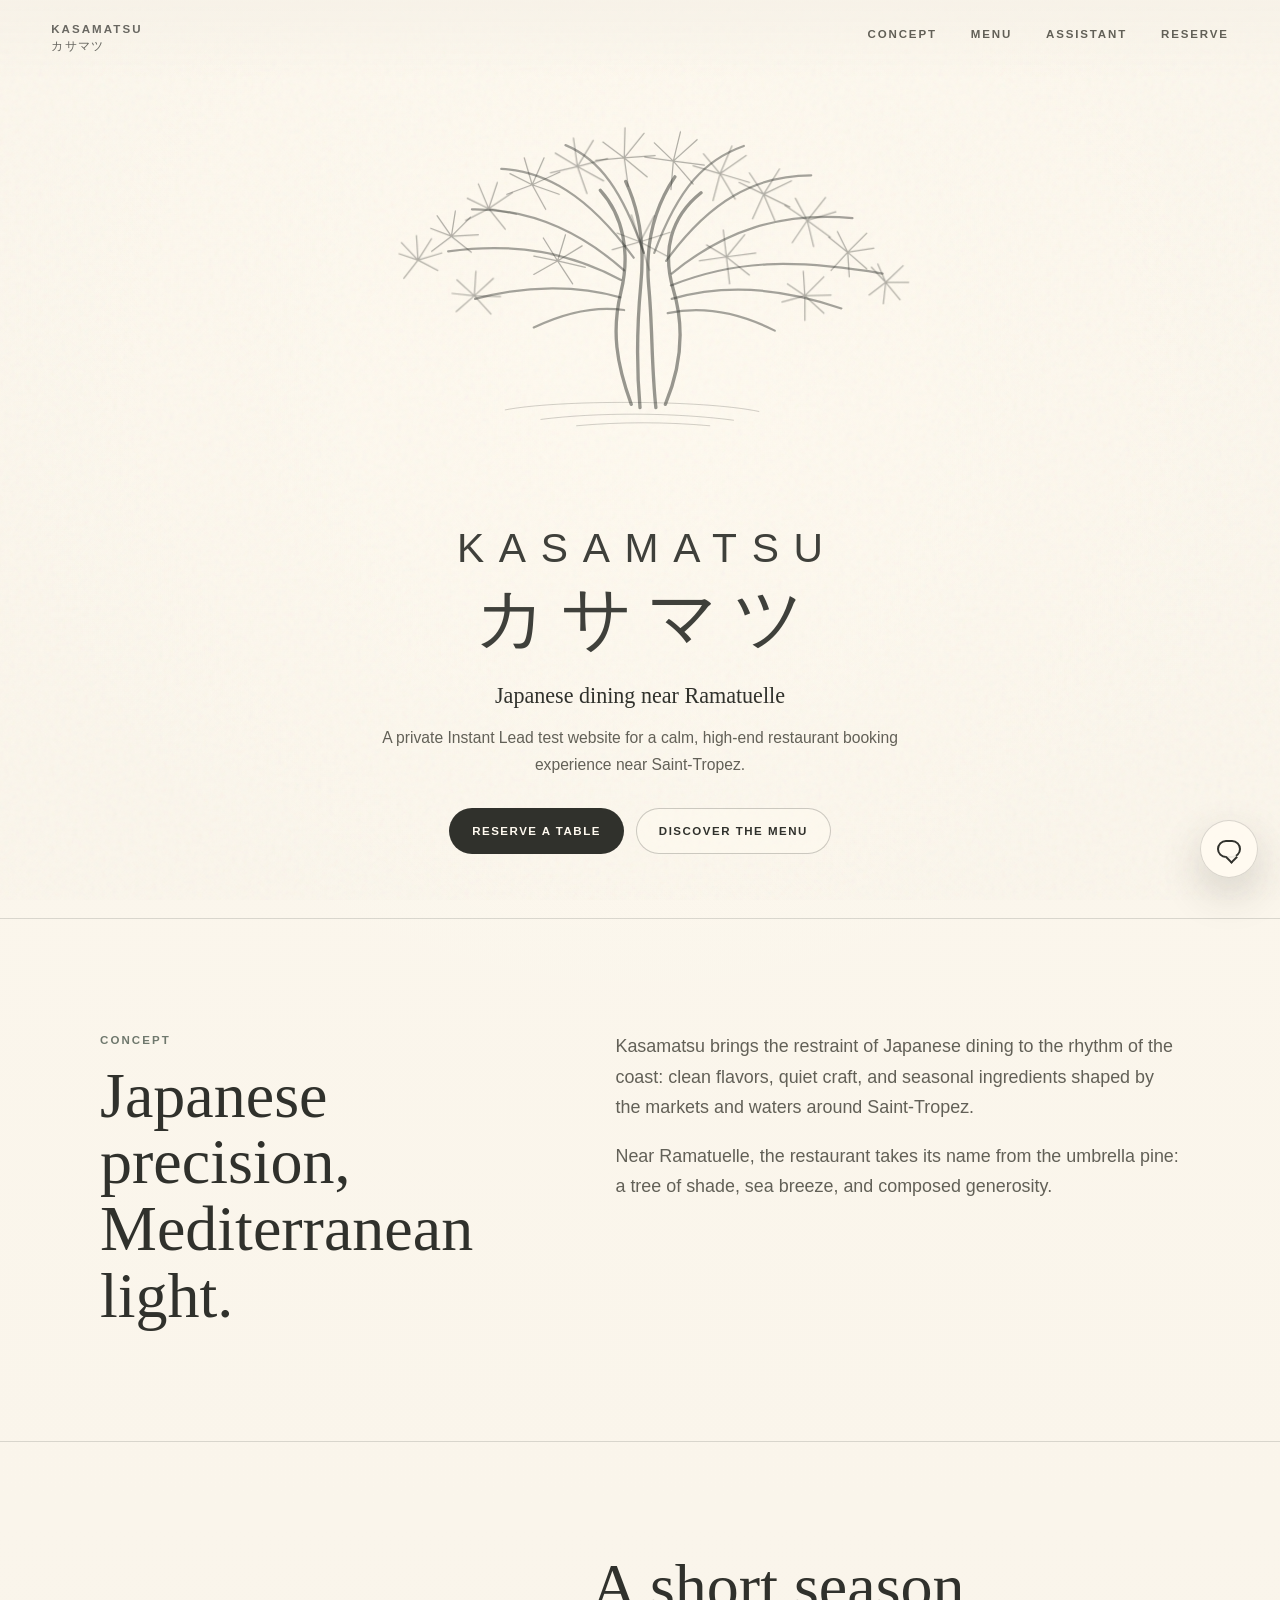
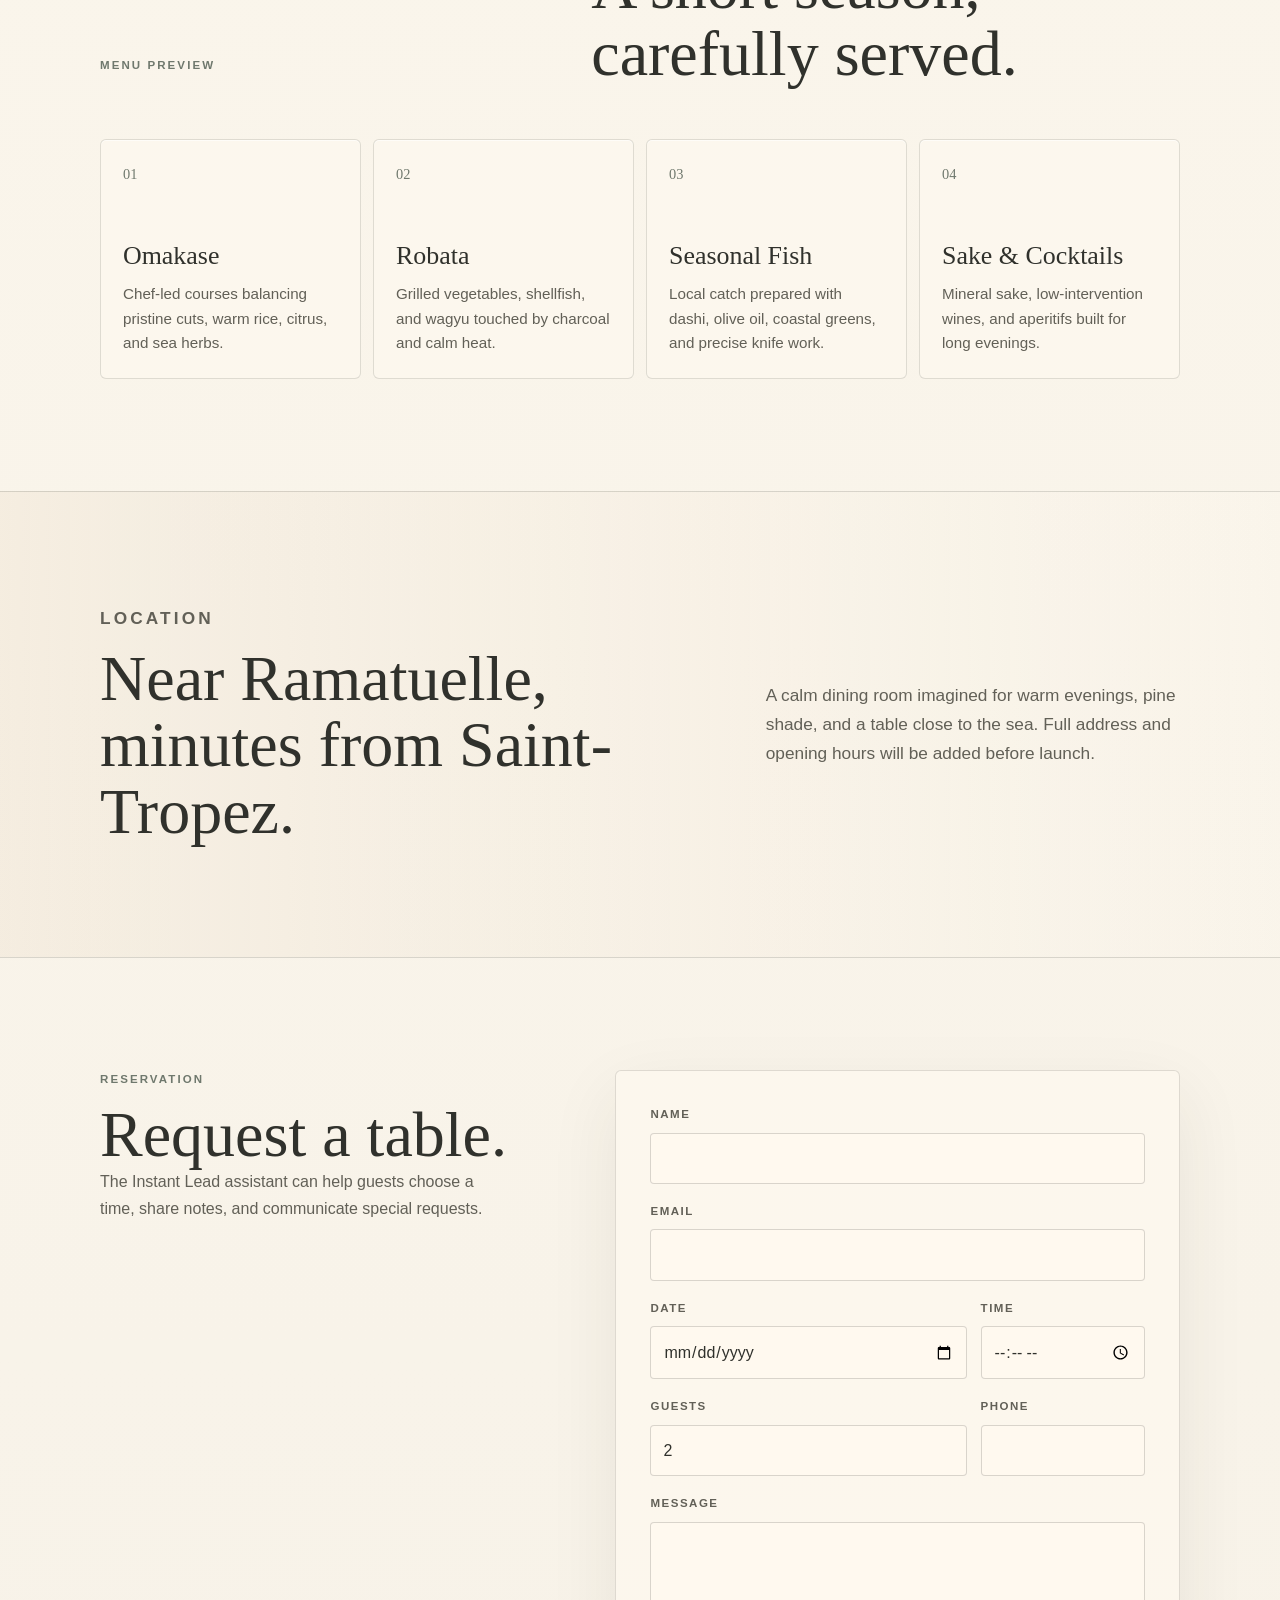
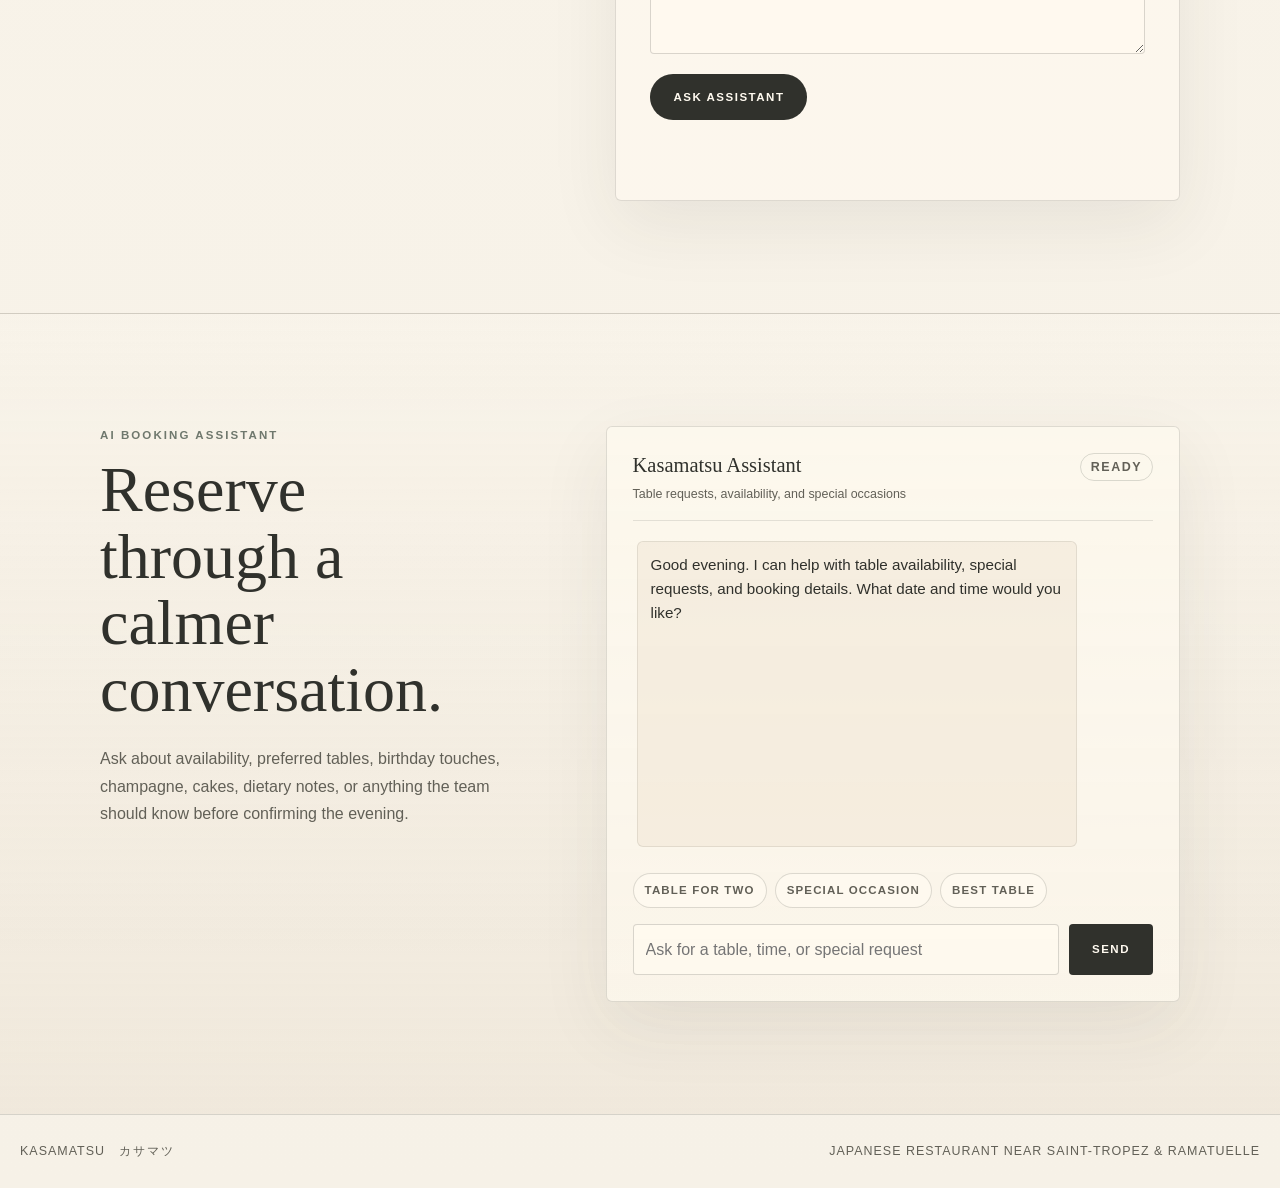
==== commit 939c4fa7: "Add files via upload" ====
--- a/index.html
+++ b/index.html
@@ -5,7 +5,7 @@
     <meta name="viewport" content="width=device-width, initial-scale=1" />
     <meta
       name="description"
-      content="Private testing website for Instant Lead, featuring the Kasamatsu restaurant concept and future AI booking assistant prototype."
+      content="Private testing website for Instant Lead, featuring the Kasamatsu restaurant concept and AI booking assistant prototype."
     />
     <title>Kasamatsu | Instant Lead Test Website</title>
     <link rel="stylesheet" href="style.css" />
@@ -19,6 +19,7 @@
       <nav>
         <a href="#concept">Concept</a>
         <a href="#menu">Menu</a>
+        <a href="#assistant">Assistant</a>
         <a href="#reservation">Reserve</a>
       </nav>
     </header>
@@ -206,8 +207,8 @@
             <p class="eyebrow">Reservation</p>
             <h2 id="reservation-title">Request a table.</h2>
             <p class="reservation-note">
-              The future Instant Lead assistant will help guests choose a time,
-              share notes, and communicate special requests.
+              The Instant Lead assistant can help guests choose a time, share
+              notes, and communicate special requests.
             </p>
           </div>
 
@@ -225,6 +226,12 @@
                 <label for="date">Date</label>
                 <input id="date" name="date" type="date" required />
               </div>
+              <div class="field">
+                <label for="time">Time</label>
+                <input id="time" name="time" type="time" required />
+              </div>
+            </div>
+            <div class="field-row">
               <div class="field">
                 <label for="guests">Guests</label>
                 <input
@@ -237,17 +244,96 @@
                   required
                 />
               </div>
+              <div class="field">
+                <label for="phone">Phone</label>
+                <input id="phone" name="phone" type="tel" autocomplete="tel" />
+              </div>
             </div>
             <div class="field">
               <label for="message">Message</label>
               <textarea id="message" name="message" rows="4"></textarea>
             </div>
-            <button class="button primary form-button" type="submit">Send request</button>
+            <button class="button primary form-button" type="submit">Ask assistant</button>
             <p class="form-status" data-form-status role="status" aria-live="polite"></p>
           </form>
         </div>
       </section>
+
+      <section
+        class="section assistant-section"
+        id="assistant"
+        aria-labelledby="assistant-title"
+      >
+        <div class="section-inner assistant-layout">
+          <div>
+            <p class="eyebrow">AI Booking Assistant</p>
+            <h2 id="assistant-title">Reserve through a calmer conversation.</h2>
+            <p class="assistant-note">
+              Ask about availability, preferred tables, birthday touches,
+              champagne, cakes, dietary notes, or anything the team should know
+              before confirming the evening.
+            </p>
+          </div>
+
+          <div class="assistant-card" data-chat-shell>
+            <div class="assistant-card-header">
+              <div>
+                <p>Kasamatsu Assistant</p>
+                <span>Table requests, availability, and special occasions</span>
+              </div>
+              <span class="assistant-status" data-chat-connection>Ready</span>
+            </div>
+
+            <div
+              class="assistant-messages"
+              data-chat-messages
+              aria-live="polite"
+              aria-label="Booking assistant messages"
+            >
+              <div class="assistant-message assistant-message-bot">
+                Good evening. I can help with table availability, special
+                requests, and booking details. What date and time would you
+                like?
+              </div>
+            </div>
+
+            <div class="assistant-prompts" aria-label="Suggested messages">
+              <button type="button" data-chat-prompt="Book a table for two tomorrow at 20:00.">
+                Table for two
+              </button>
+              <button type="button" data-chat-prompt="Can I request the most romantic table with champagne?">
+                Special occasion
+              </button>
+              <button type="button" data-chat-prompt="What is the best table for four people?">
+                Best table
+              </button>
+            </div>
+
+            <form class="assistant-input-row" data-chat-form>
+              <label class="visually-hidden" for="assistant-input">Message</label>
+              <input
+                id="assistant-input"
+                name="message"
+                type="text"
+                autocomplete="off"
+                placeholder="Ask for a table, time, or special request"
+                required
+              />
+              <button class="button primary" type="submit">Send</button>
+            </form>
+          </div>
+        </div>
+      </section>
     </main>
+
+    <button
+      class="assistant-launcher"
+      type="button"
+      data-chat-launcher
+      aria-label="Open booking assistant"
+    >
+      <span></span>
+    </button>
 
     <footer class="site-footer">
       <p>KASAMATSU <span lang="ja">カサマツ</span></p>
--- a/style.css
+++ b/style.css
@@ -265,6 +265,17 @@
   color: var(--ink);
 }
 
+.visually-hidden {
+  position: absolute;
+  width: 1px;
+  height: 1px;
+  padding: 0;
+  overflow: hidden;
+  clip: rect(0, 0, 0, 0);
+  white-space: nowrap;
+  border: 0;
+}
+
 .section {
   padding: clamp(58px, 9vw, 112px) 20px;
 }
@@ -449,6 +460,187 @@
   font-size: 1rem;
 }
 
+.assistant-section {
+  background:
+    linear-gradient(180deg, rgba(255, 250, 240, 0.18), rgba(233, 223, 207, 0.46)),
+    transparent;
+}
+
+.assistant-layout {
+  display: grid;
+  grid-template-columns: minmax(0, 0.84fr) minmax(0, 1.16fr);
+  gap: clamp(28px, 7vw, 92px);
+  align-items: start;
+}
+
+.assistant-note {
+  max-width: 26rem;
+  margin-top: 22px;
+  color: var(--ink-soft);
+}
+
+.assistant-card {
+  display: grid;
+  gap: 16px;
+  padding: clamp(18px, 3vw, 26px);
+  border: 1px solid rgba(48, 49, 44, 0.15);
+  border-radius: 6px;
+  background: rgba(255, 250, 240, 0.66);
+  box-shadow: var(--shadow);
+}
+
+.assistant-card-header {
+  display: flex;
+  align-items: flex-start;
+  justify-content: space-between;
+  gap: 18px;
+  padding-bottom: 14px;
+  border-bottom: 1px solid rgba(48, 49, 44, 0.12);
+}
+
+.assistant-card-header p {
+  margin: 0 0 2px;
+  font-family: var(--serif);
+  font-size: 1.28rem;
+  line-height: 1.2;
+}
+
+.assistant-card-header span {
+  color: var(--ink-soft);
+  font-size: 0.78rem;
+  line-height: 1.4;
+}
+
+.assistant-status {
+  display: inline-flex;
+  min-height: 28px;
+  align-items: center;
+  padding: 5px 10px 4px;
+  border: 1px solid rgba(111, 120, 109, 0.25);
+  border-radius: 999px;
+  color: var(--pine);
+  font-size: 0.68rem;
+  font-weight: 700;
+  letter-spacing: 0.12em;
+  line-height: 1;
+  text-transform: uppercase;
+  white-space: nowrap;
+}
+
+.assistant-messages {
+  display: grid;
+  max-height: min(58vh, 520px);
+  min-height: 320px;
+  gap: 10px;
+  overflow-y: auto;
+  padding: 4px 4px 10px;
+  scroll-behavior: smooth;
+}
+
+.assistant-message {
+  width: fit-content;
+  max-width: min(86%, 34rem);
+  padding: 11px 13px;
+  border: 1px solid rgba(48, 49, 44, 0.1);
+  border-radius: 6px;
+  color: var(--ink);
+  font-size: 0.95rem;
+  line-height: 1.55;
+}
+
+.assistant-message-bot {
+  background: rgba(239, 228, 212, 0.52);
+}
+
+.assistant-message-user {
+  justify-self: end;
+  border-color: rgba(48, 49, 44, 0.2);
+  background: rgba(48, 49, 44, 0.92);
+  color: var(--white);
+}
+
+.assistant-message-system {
+  justify-self: center;
+  max-width: 100%;
+  border-color: rgba(111, 120, 109, 0.2);
+  background: rgba(111, 120, 109, 0.09);
+  color: var(--pine);
+  font-size: 0.82rem;
+}
+
+.assistant-prompts {
+  display: flex;
+  flex-wrap: wrap;
+  gap: 8px;
+}
+
+.assistant-prompts button {
+  min-height: 34px;
+  padding: 7px 11px 6px;
+  border: 1px solid rgba(48, 49, 44, 0.16);
+  border-radius: 999px;
+  background: rgba(255, 250, 240, 0.72);
+  color: var(--ink-soft);
+  cursor: pointer;
+  font-size: 0.72rem;
+  font-weight: 700;
+  letter-spacing: 0.1em;
+  text-transform: uppercase;
+}
+
+.assistant-prompts button:hover {
+  border-color: rgba(48, 49, 44, 0.3);
+  color: var(--ink);
+}
+
+.assistant-input-row {
+  display: grid;
+  grid-template-columns: minmax(0, 1fr) auto;
+  gap: 10px;
+}
+
+.assistant-input-row .button {
+  border-radius: 4px;
+}
+
+.assistant-launcher {
+  position: fixed;
+  right: 22px;
+  bottom: 22px;
+  z-index: 6;
+  display: flex;
+  width: 58px;
+  height: 58px;
+  align-items: center;
+  justify-content: center;
+  border: 1px solid rgba(48, 49, 44, 0.18);
+  border-radius: 999px;
+  background: rgba(255, 250, 240, 0.92);
+  box-shadow: 0 16px 42px rgba(48, 49, 44, 0.18);
+  cursor: pointer;
+}
+
+.assistant-launcher span {
+  position: relative;
+  width: 24px;
+  height: 18px;
+  border: 2px solid var(--ink);
+  border-radius: 10px;
+}
+
+.assistant-launcher span::after {
+  position: absolute;
+  right: 3px;
+  bottom: -6px;
+  width: 7px;
+  height: 7px;
+  border-right: 2px solid var(--ink);
+  border-bottom: 2px solid var(--ink);
+  content: "";
+  transform: rotate(45deg);
+  background: rgba(255, 250, 240, 0.92);
+}
+
 .site-footer {
   display: flex;
   flex-wrap: wrap;
@@ -489,7 +681,8 @@
   .split,
   .reservation-layout,
   .section-heading,
-  .location-block {
+  .location-block,
+  .assistant-layout {
     grid-template-columns: 1fr;
   }
 
@@ -543,8 +736,22 @@
   }
 
   .menu-grid,
-  .field-row {
+  .field-row,
+  .assistant-input-row {
     grid-template-columns: 1fr;
+  }
+
+  .assistant-card-header {
+    display: grid;
+  }
+
+  .assistant-messages {
+    max-height: none;
+    min-height: 280px;
+  }
+
+  .assistant-message {
+    max-width: 100%;
   }
 
   .menu-card {
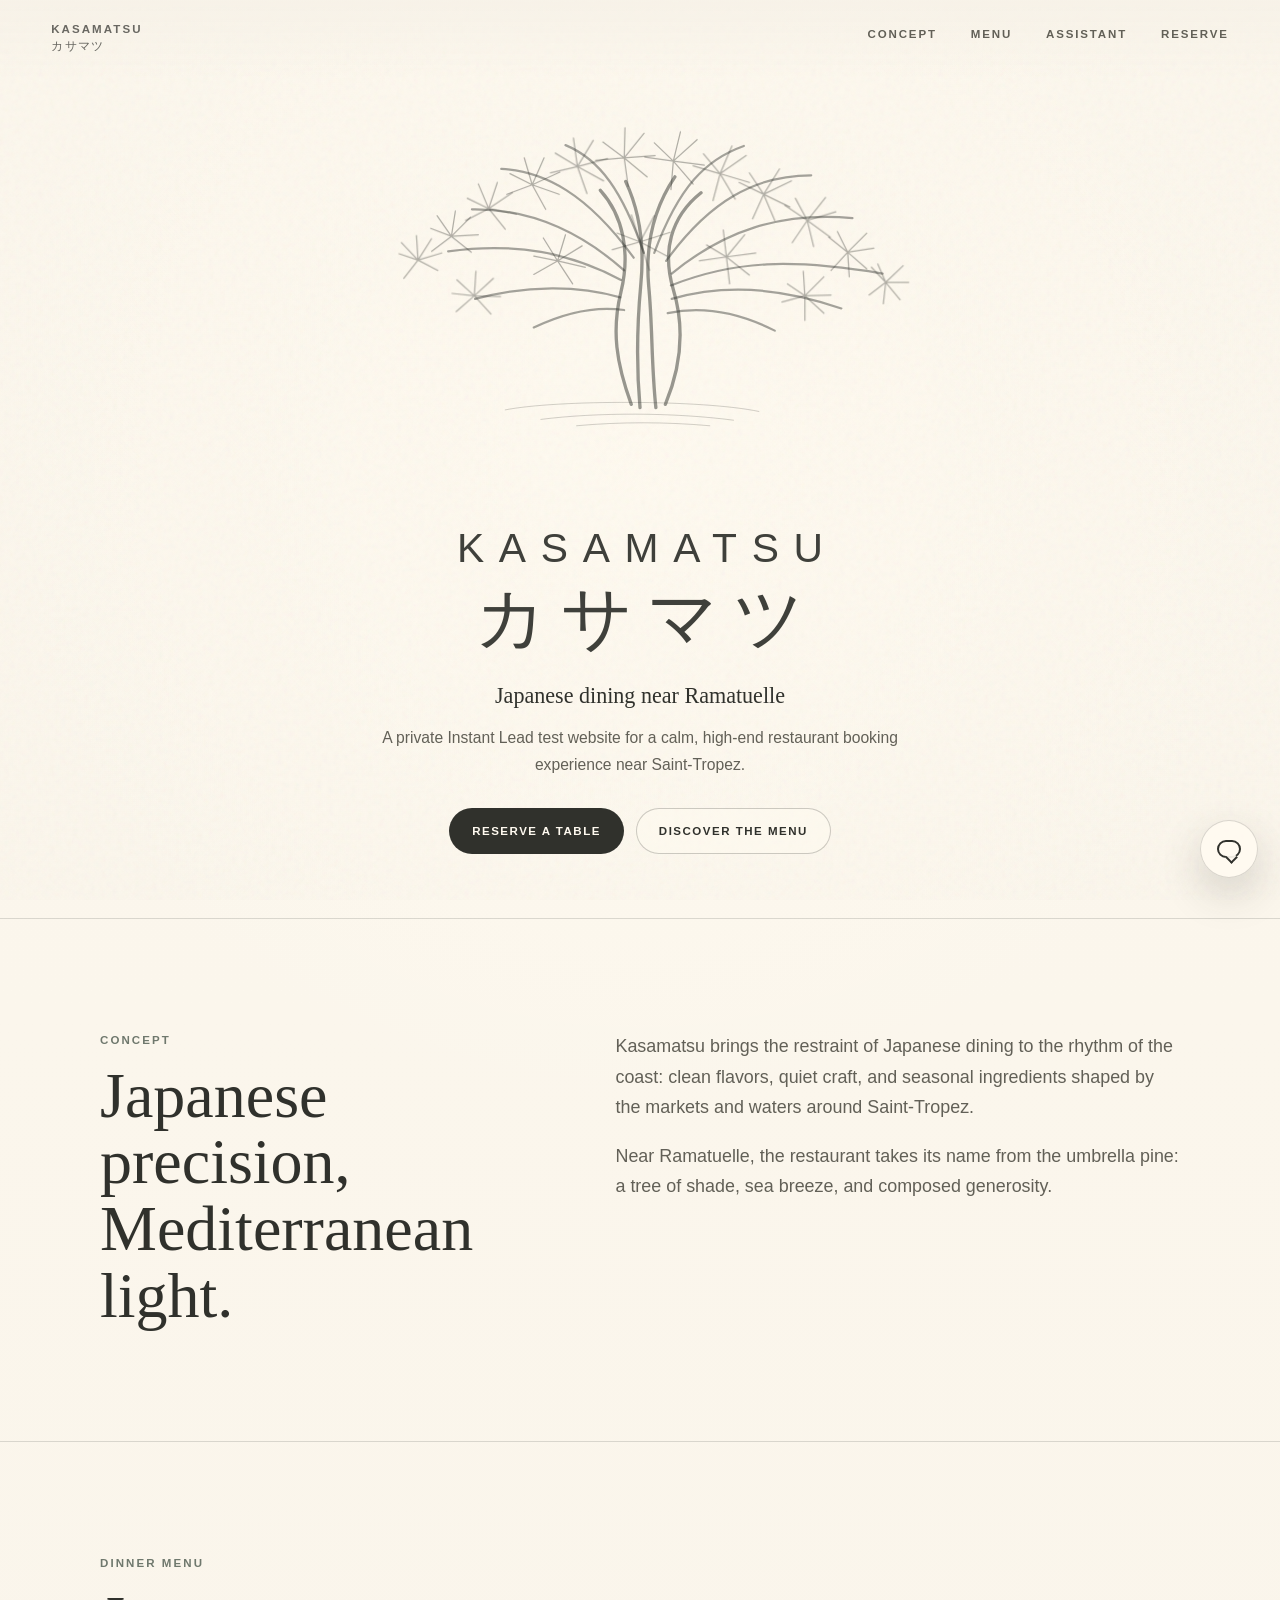
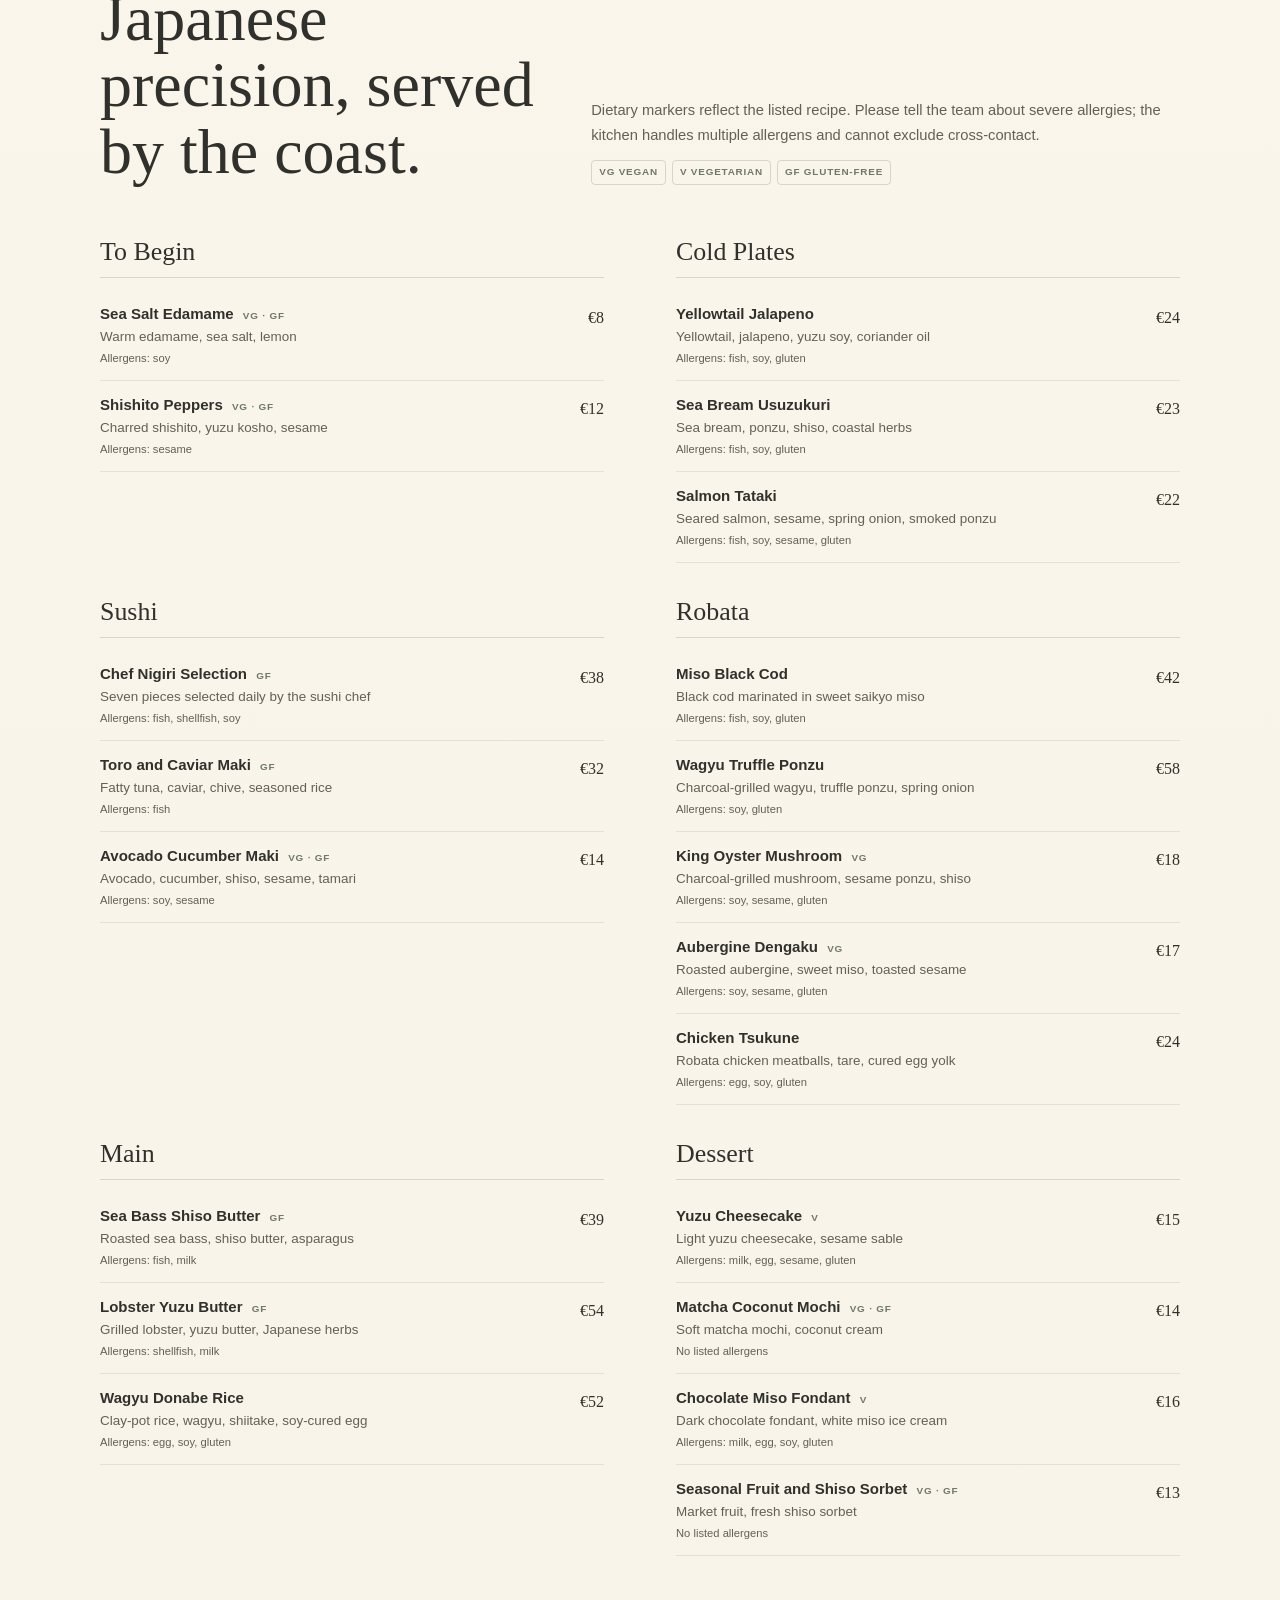
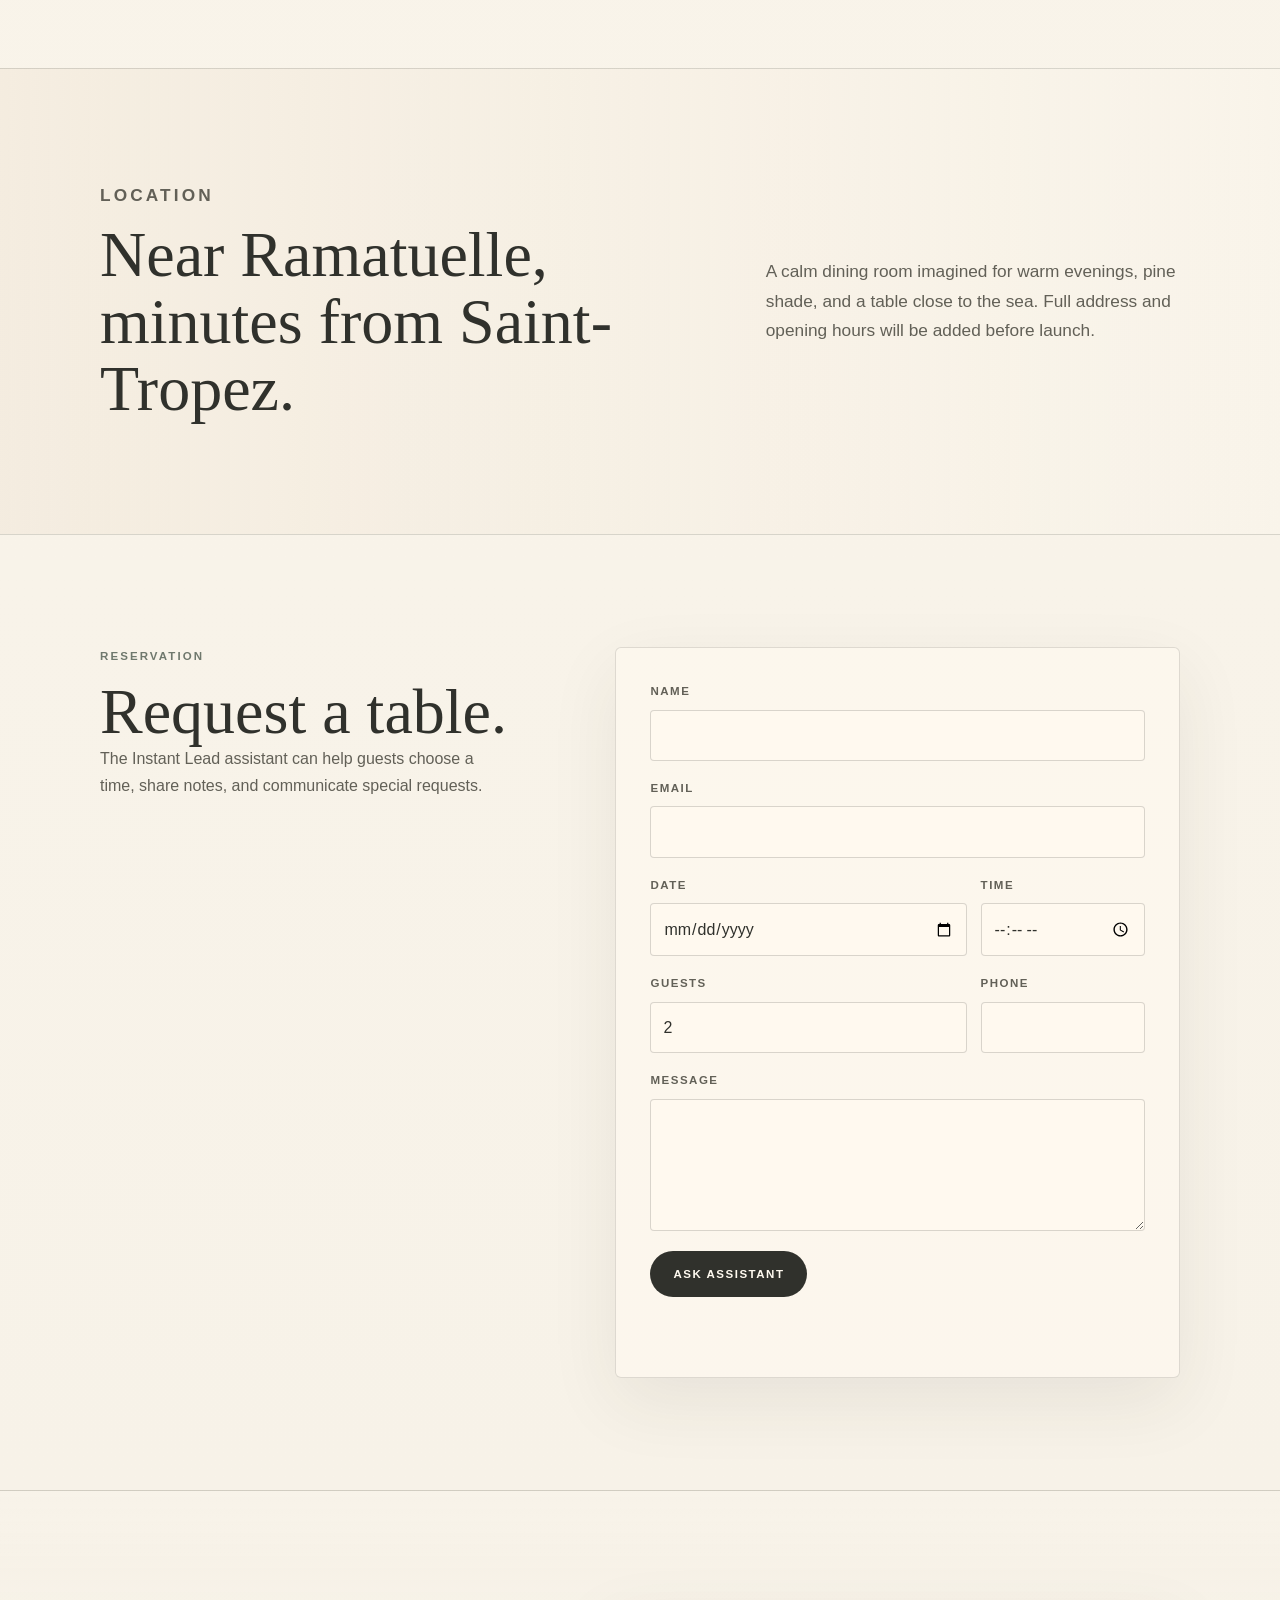
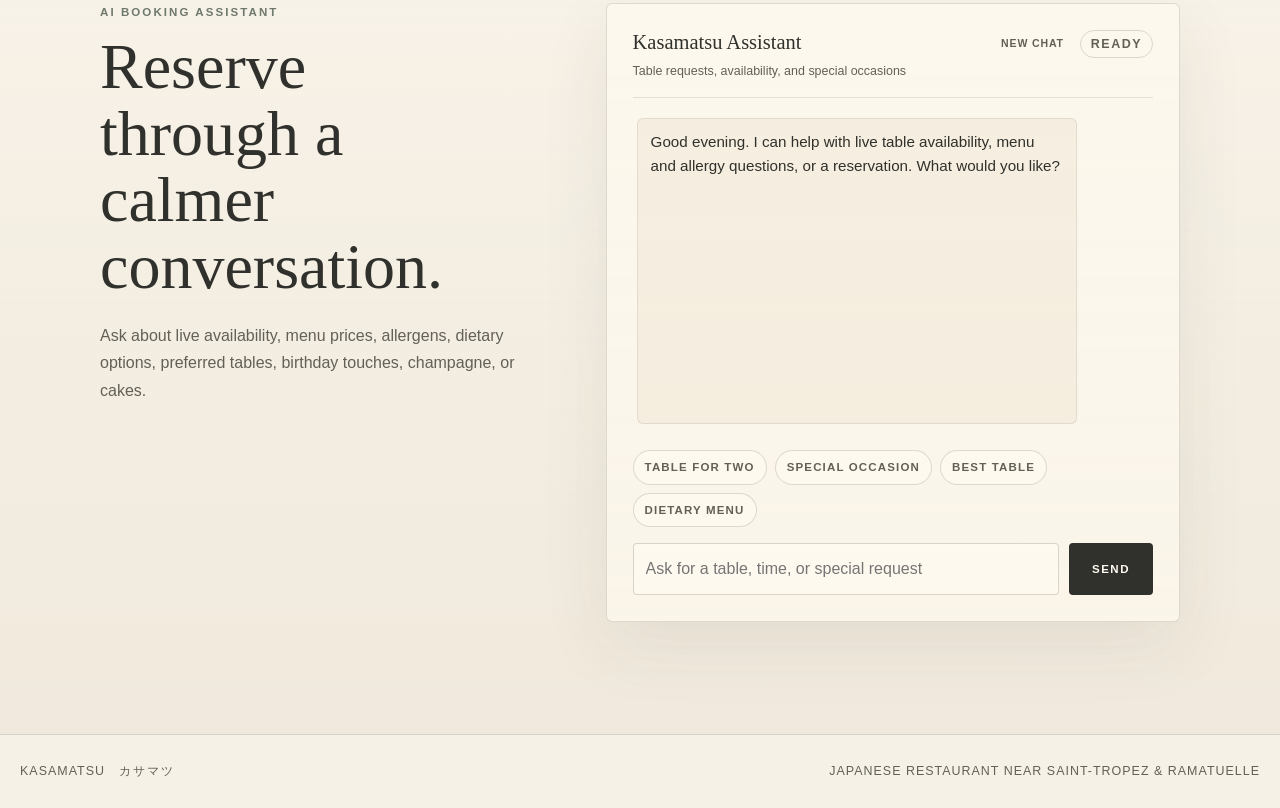
==== commit 471790eb: "Add files via upload" ====
--- a/index.html
+++ b/index.html
@@ -154,31 +154,140 @@
       <section class="section" id="menu" aria-labelledby="menu-title">
         <div class="section-inner">
           <div class="section-heading">
-            <p class="eyebrow">Menu Preview</p>
-            <h2 id="menu-title">A short season, carefully served.</h2>
-          </div>
-
-          <div class="menu-grid">
-            <article class="menu-card">
-              <span>01</span>
-              <h3>Omakase</h3>
-              <p>Chef-led courses balancing pristine cuts, warm rice, citrus, and sea herbs.</p>
-            </article>
-            <article class="menu-card">
-              <span>02</span>
-              <h3>Robata</h3>
-              <p>Grilled vegetables, shellfish, and wagyu touched by charcoal and calm heat.</p>
-            </article>
-            <article class="menu-card">
-              <span>03</span>
-              <h3>Seasonal Fish</h3>
-              <p>Local catch prepared with dashi, olive oil, coastal greens, and precise knife work.</p>
-            </article>
-            <article class="menu-card">
-              <span>04</span>
-              <h3>Sake & Cocktails</h3>
-              <p>Mineral sake, low-intervention wines, and aperitifs built for long evenings.</p>
-            </article>
+            <div>
+              <p class="eyebrow">Dinner Menu</p>
+              <h2 id="menu-title">Japanese precision, served by the coast.</h2>
+            </div>
+            <div class="menu-intro">
+              <p>
+                Dietary markers reflect the listed recipe. Please tell the team
+                about severe allergies; the kitchen handles multiple allergens
+                and cannot exclude cross-contact.
+              </p>
+              <div class="menu-legend" aria-label="Dietary markers">
+                <span>VG Vegan</span>
+                <span>V Vegetarian</span>
+                <span>GF Gluten-free</span>
+              </div>
+            </div>
+          </div>
+
+          <div class="full-menu">
+            <section class="menu-group" aria-labelledby="menu-begin">
+              <h3 id="menu-begin">To Begin</h3>
+              <div class="menu-list">
+                <article class="menu-item">
+                  <div><h4>Sea Salt Edamame <span>VG · GF</span></h4><p>Warm edamame, sea salt, lemon</p><small>Allergens: soy</small></div>
+                  <strong>€8</strong>
+                </article>
+                <article class="menu-item">
+                  <div><h4>Shishito Peppers <span>VG · GF</span></h4><p>Charred shishito, yuzu kosho, sesame</p><small>Allergens: sesame</small></div>
+                  <strong>€12</strong>
+                </article>
+              </div>
+            </section>
+
+            <section class="menu-group" aria-labelledby="menu-cold">
+              <h3 id="menu-cold">Cold Plates</h3>
+              <div class="menu-list">
+                <article class="menu-item">
+                  <div><h4>Yellowtail Jalapeno</h4><p>Yellowtail, jalapeno, yuzu soy, coriander oil</p><small>Allergens: fish, soy, gluten</small></div>
+                  <strong>€24</strong>
+                </article>
+                <article class="menu-item">
+                  <div><h4>Sea Bream Usuzukuri</h4><p>Sea bream, ponzu, shiso, coastal herbs</p><small>Allergens: fish, soy, gluten</small></div>
+                  <strong>€23</strong>
+                </article>
+                <article class="menu-item">
+                  <div><h4>Salmon Tataki</h4><p>Seared salmon, sesame, spring onion, smoked ponzu</p><small>Allergens: fish, soy, sesame, gluten</small></div>
+                  <strong>€22</strong>
+                </article>
+              </div>
+            </section>
+
+            <section class="menu-group" aria-labelledby="menu-sushi">
+              <h3 id="menu-sushi">Sushi</h3>
+              <div class="menu-list">
+                <article class="menu-item">
+                  <div><h4>Chef Nigiri Selection <span>GF</span></h4><p>Seven pieces selected daily by the sushi chef</p><small>Allergens: fish, shellfish, soy</small></div>
+                  <strong>€38</strong>
+                </article>
+                <article class="menu-item">
+                  <div><h4>Toro and Caviar Maki <span>GF</span></h4><p>Fatty tuna, caviar, chive, seasoned rice</p><small>Allergens: fish</small></div>
+                  <strong>€32</strong>
+                </article>
+                <article class="menu-item">
+                  <div><h4>Avocado Cucumber Maki <span>VG · GF</span></h4><p>Avocado, cucumber, shiso, sesame, tamari</p><small>Allergens: soy, sesame</small></div>
+                  <strong>€14</strong>
+                </article>
+              </div>
+            </section>
+
+            <section class="menu-group" aria-labelledby="menu-robata">
+              <h3 id="menu-robata">Robata</h3>
+              <div class="menu-list">
+                <article class="menu-item">
+                  <div><h4>Miso Black Cod</h4><p>Black cod marinated in sweet saikyo miso</p><small>Allergens: fish, soy, gluten</small></div>
+                  <strong>€42</strong>
+                </article>
+                <article class="menu-item">
+                  <div><h4>Wagyu Truffle Ponzu</h4><p>Charcoal-grilled wagyu, truffle ponzu, spring onion</p><small>Allergens: soy, gluten</small></div>
+                  <strong>€58</strong>
+                </article>
+                <article class="menu-item">
+                  <div><h4>King Oyster Mushroom <span>VG</span></h4><p>Charcoal-grilled mushroom, sesame ponzu, shiso</p><small>Allergens: soy, sesame, gluten</small></div>
+                  <strong>€18</strong>
+                </article>
+                <article class="menu-item">
+                  <div><h4>Aubergine Dengaku <span>VG</span></h4><p>Roasted aubergine, sweet miso, toasted sesame</p><small>Allergens: soy, sesame, gluten</small></div>
+                  <strong>€17</strong>
+                </article>
+                <article class="menu-item">
+                  <div><h4>Chicken Tsukune</h4><p>Robata chicken meatballs, tare, cured egg yolk</p><small>Allergens: egg, soy, gluten</small></div>
+                  <strong>€24</strong>
+                </article>
+              </div>
+            </section>
+
+            <section class="menu-group" aria-labelledby="menu-main">
+              <h3 id="menu-main">Main</h3>
+              <div class="menu-list">
+                <article class="menu-item">
+                  <div><h4>Sea Bass Shiso Butter <span>GF</span></h4><p>Roasted sea bass, shiso butter, asparagus</p><small>Allergens: fish, milk</small></div>
+                  <strong>€39</strong>
+                </article>
+                <article class="menu-item">
+                  <div><h4>Lobster Yuzu Butter <span>GF</span></h4><p>Grilled lobster, yuzu butter, Japanese herbs</p><small>Allergens: shellfish, milk</small></div>
+                  <strong>€54</strong>
+                </article>
+                <article class="menu-item">
+                  <div><h4>Wagyu Donabe Rice</h4><p>Clay-pot rice, wagyu, shiitake, soy-cured egg</p><small>Allergens: egg, soy, gluten</small></div>
+                  <strong>€52</strong>
+                </article>
+              </div>
+            </section>
+
+            <section class="menu-group" aria-labelledby="menu-dessert">
+              <h3 id="menu-dessert">Dessert</h3>
+              <div class="menu-list">
+                <article class="menu-item">
+                  <div><h4>Yuzu Cheesecake <span>V</span></h4><p>Light yuzu cheesecake, sesame sable</p><small>Allergens: milk, egg, sesame, gluten</small></div>
+                  <strong>€15</strong>
+                </article>
+                <article class="menu-item">
+                  <div><h4>Matcha Coconut Mochi <span>VG · GF</span></h4><p>Soft matcha mochi, coconut cream</p><small>No listed allergens</small></div>
+                  <strong>€14</strong>
+                </article>
+                <article class="menu-item">
+                  <div><h4>Chocolate Miso Fondant <span>V</span></h4><p>Dark chocolate fondant, white miso ice cream</p><small>Allergens: milk, egg, soy, gluten</small></div>
+                  <strong>€16</strong>
+                </article>
+                <article class="menu-item">
+                  <div><h4>Seasonal Fruit and Shiso Sorbet <span>VG · GF</span></h4><p>Market fruit, fresh shiso sorbet</p><small>No listed allergens</small></div>
+                  <strong>€13</strong>
+                </article>
+              </div>
+            </section>
           </div>
         </div>
       </section>
@@ -269,9 +378,8 @@
             <p class="eyebrow">AI Booking Assistant</p>
             <h2 id="assistant-title">Reserve through a calmer conversation.</h2>
             <p class="assistant-note">
-              Ask about availability, preferred tables, birthday touches,
-              champagne, cakes, dietary notes, or anything the team should know
-              before confirming the evening.
+              Ask about live availability, menu prices, allergens, dietary
+              options, preferred tables, birthday touches, champagne, or cakes.
             </p>
           </div>
 
@@ -281,7 +389,10 @@
                 <p>Kasamatsu Assistant</p>
                 <span>Table requests, availability, and special occasions</span>
               </div>
-              <span class="assistant-status" data-chat-connection>Ready</span>
+              <div class="assistant-header-actions">
+                <button class="assistant-reset" type="button" data-chat-reset>New chat</button>
+                <span class="assistant-status" data-chat-connection>Ready</span>
+              </div>
             </div>
 
             <div
@@ -291,9 +402,8 @@
               aria-label="Booking assistant messages"
             >
               <div class="assistant-message assistant-message-bot">
-                Good evening. I can help with table availability, special
-                requests, and booking details. What date and time would you
-                like?
+                Good evening. I can help with live table availability, menu and
+                allergy questions, or a reservation. What would you like?
               </div>
             </div>
 
@@ -306,6 +416,9 @@
               </button>
               <button type="button" data-chat-prompt="What is the best table for four people?">
                 Best table
+              </button>
+              <button type="button" data-chat-prompt="Which dishes are vegan and gluten-free?">
+                Dietary menu
               </button>
             </div>
 
--- a/style.css
+++ b/style.css
@@ -349,34 +349,90 @@
   margin-bottom: clamp(28px, 5vw, 52px);
 }
 
-.menu-grid {
-  display: grid;
-  grid-template-columns: repeat(4, minmax(0, 1fr));
-  gap: 12px;
-}
-
-.menu-card {
-  min-height: 240px;
-  padding: 22px;
-  border: 1px solid rgba(48, 49, 44, 0.14);
-  border-radius: 6px;
-  background: rgba(255, 250, 240, 0.43);
-  box-shadow: 0 1px 0 rgba(255, 255, 255, 0.6) inset;
-}
-
-.menu-card span {
+.menu-intro {
+  color: var(--ink-soft);
+  font-size: 0.92rem;
+}
+
+.menu-intro p {
+  margin-bottom: 12px;
+}
+
+.menu-legend {
+  display: flex;
+  flex-wrap: wrap;
+  gap: 6px;
+}
+
+.menu-legend span,
+.menu-item h4 span {
+  color: var(--pine);
+  font-size: 0.62rem;
+  font-weight: 800;
+  letter-spacing: 0.08em;
+  text-transform: uppercase;
+}
+
+.menu-legend span {
+  padding: 3px 7px;
+  border: 1px solid rgba(111, 120, 109, 0.25);
+  border-radius: 4px;
+}
+
+.full-menu {
+  display: grid;
+  grid-template-columns: repeat(2, minmax(0, 1fr));
+  gap: 34px clamp(28px, 6vw, 72px);
+}
+
+.menu-group h3 {
+  padding-bottom: 10px;
+  border-bottom: 1px solid var(--line);
+}
+
+.menu-list {
+  display: grid;
+}
+
+.menu-item {
+  display: grid;
+  grid-template-columns: minmax(0, 1fr) auto;
+  gap: 18px;
+  padding: 14px 0;
+  border-bottom: 1px solid rgba(48, 49, 44, 0.1);
+}
+
+.menu-item h4 {
+  margin: 0;
+  font-size: 0.94rem;
+  font-weight: 700;
+  line-height: 1.35;
+}
+
+.menu-item h4 span {
+  margin-left: 5px;
+}
+
+.menu-item p,
+.menu-item small {
   display: block;
-  margin-bottom: 54px;
-  color: var(--pine);
+  margin: 3px 0 0;
+  color: var(--ink-soft);
+  line-height: 1.45;
+}
+
+.menu-item p {
+  font-size: 0.84rem;
+}
+
+.menu-item small {
+  font-size: 0.7rem;
+}
+
+.menu-item strong {
   font-family: var(--serif);
-  font-size: 0.9rem;
-}
-
-.menu-card p {
-  margin-bottom: 0;
-  color: var(--ink-soft);
-  font-size: 0.95rem;
-  line-height: 1.6;
+  font-size: 1rem;
+  font-weight: 400;
 }
 
 .location {
@@ -509,6 +565,29 @@
   color: var(--ink-soft);
   font-size: 0.78rem;
   line-height: 1.4;
+}
+
+.assistant-header-actions {
+  display: flex;
+  align-items: center;
+  gap: 8px;
+}
+
+.assistant-reset {
+  min-height: 28px;
+  padding: 5px 8px 4px;
+  border: 0;
+  background: transparent;
+  color: var(--ink-soft);
+  cursor: pointer;
+  font-size: 0.66rem;
+  font-weight: 700;
+  letter-spacing: 0.08em;
+  text-transform: uppercase;
+}
+
+.assistant-reset:hover {
+  color: var(--ink);
 }
 
 .assistant-status {
@@ -686,8 +765,8 @@
     grid-template-columns: 1fr;
   }
 
-  .menu-grid {
-    grid-template-columns: repeat(2, minmax(0, 1fr));
+  .full-menu {
+    grid-template-columns: 1fr;
   }
 }
 
@@ -735,7 +814,6 @@
     width: 100%;
   }
 
-  .menu-grid,
   .field-row,
   .assistant-input-row {
     grid-template-columns: 1fr;
@@ -752,14 +830,6 @@
 
   .assistant-message {
     max-width: 100%;
-  }
-
-  .menu-card {
-    min-height: 210px;
-  }
-
-  .menu-card span {
-    margin-bottom: 36px;
   }
 
   .section {
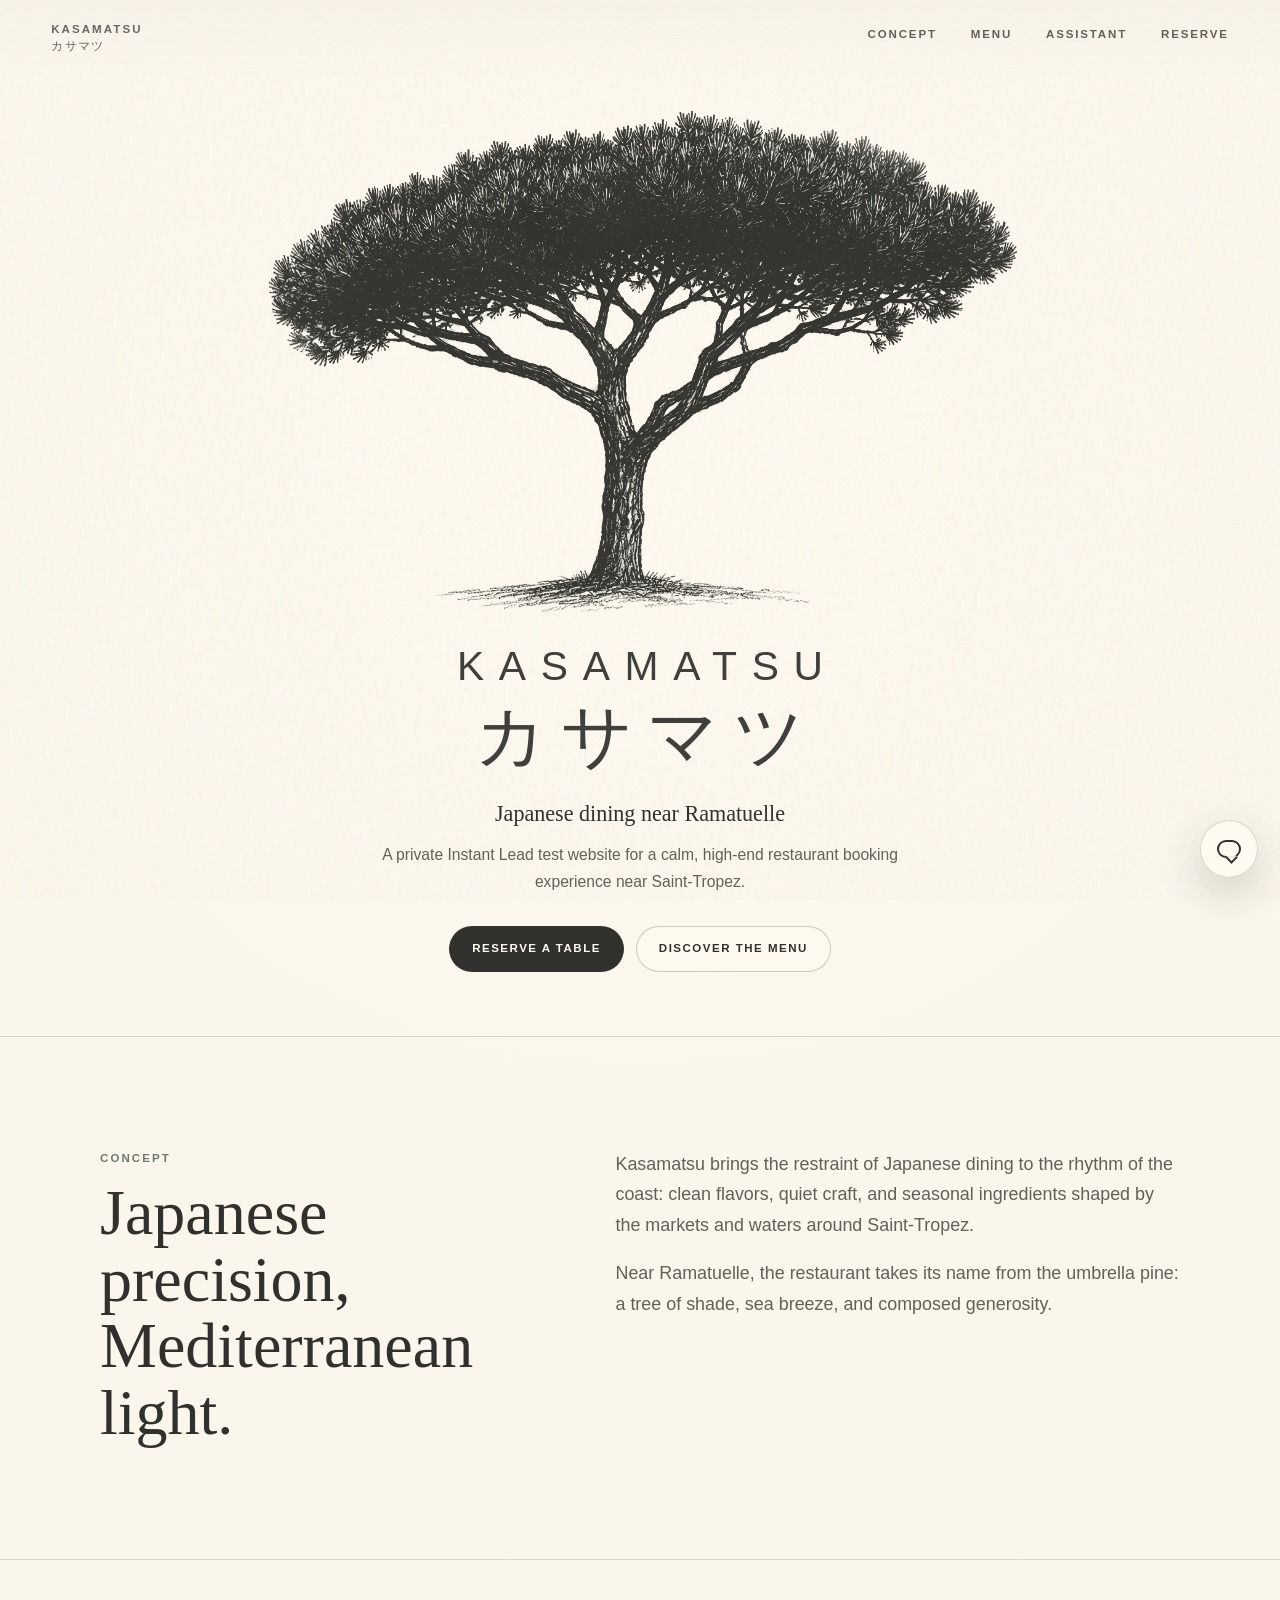
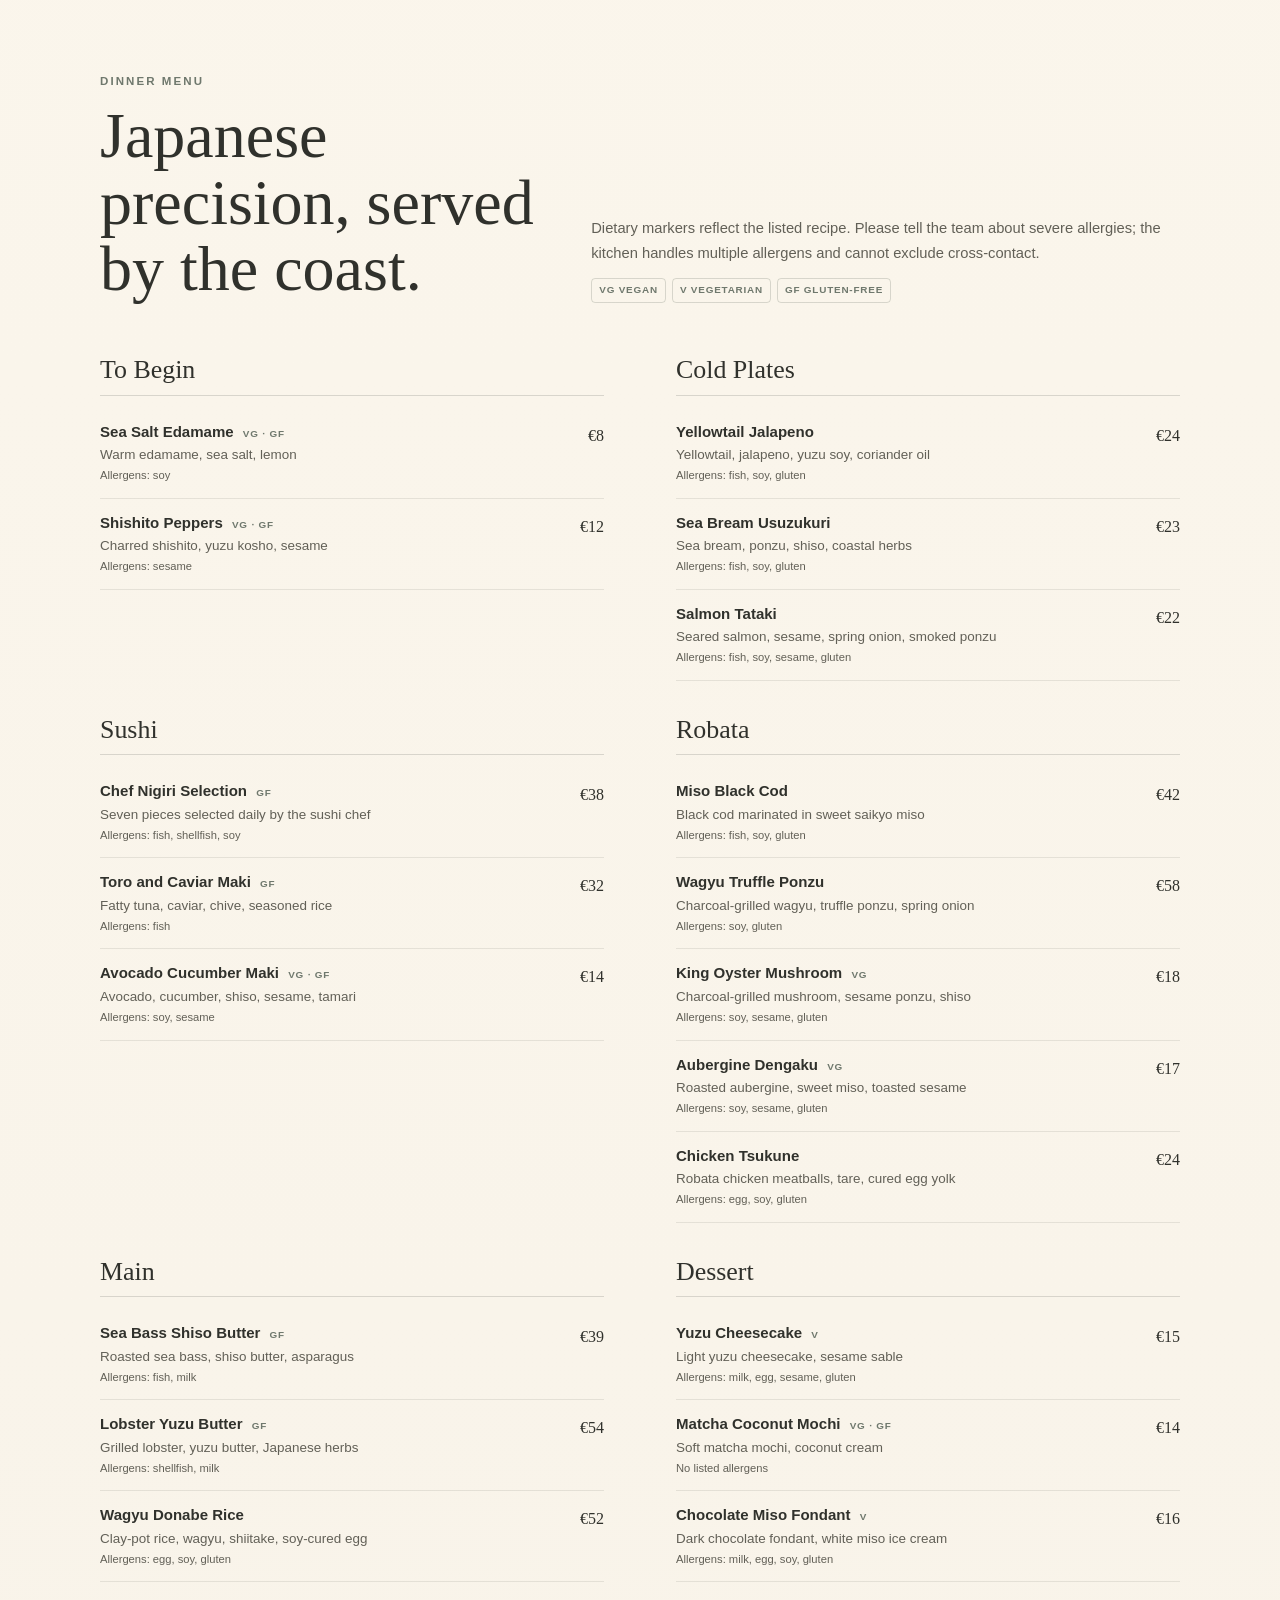
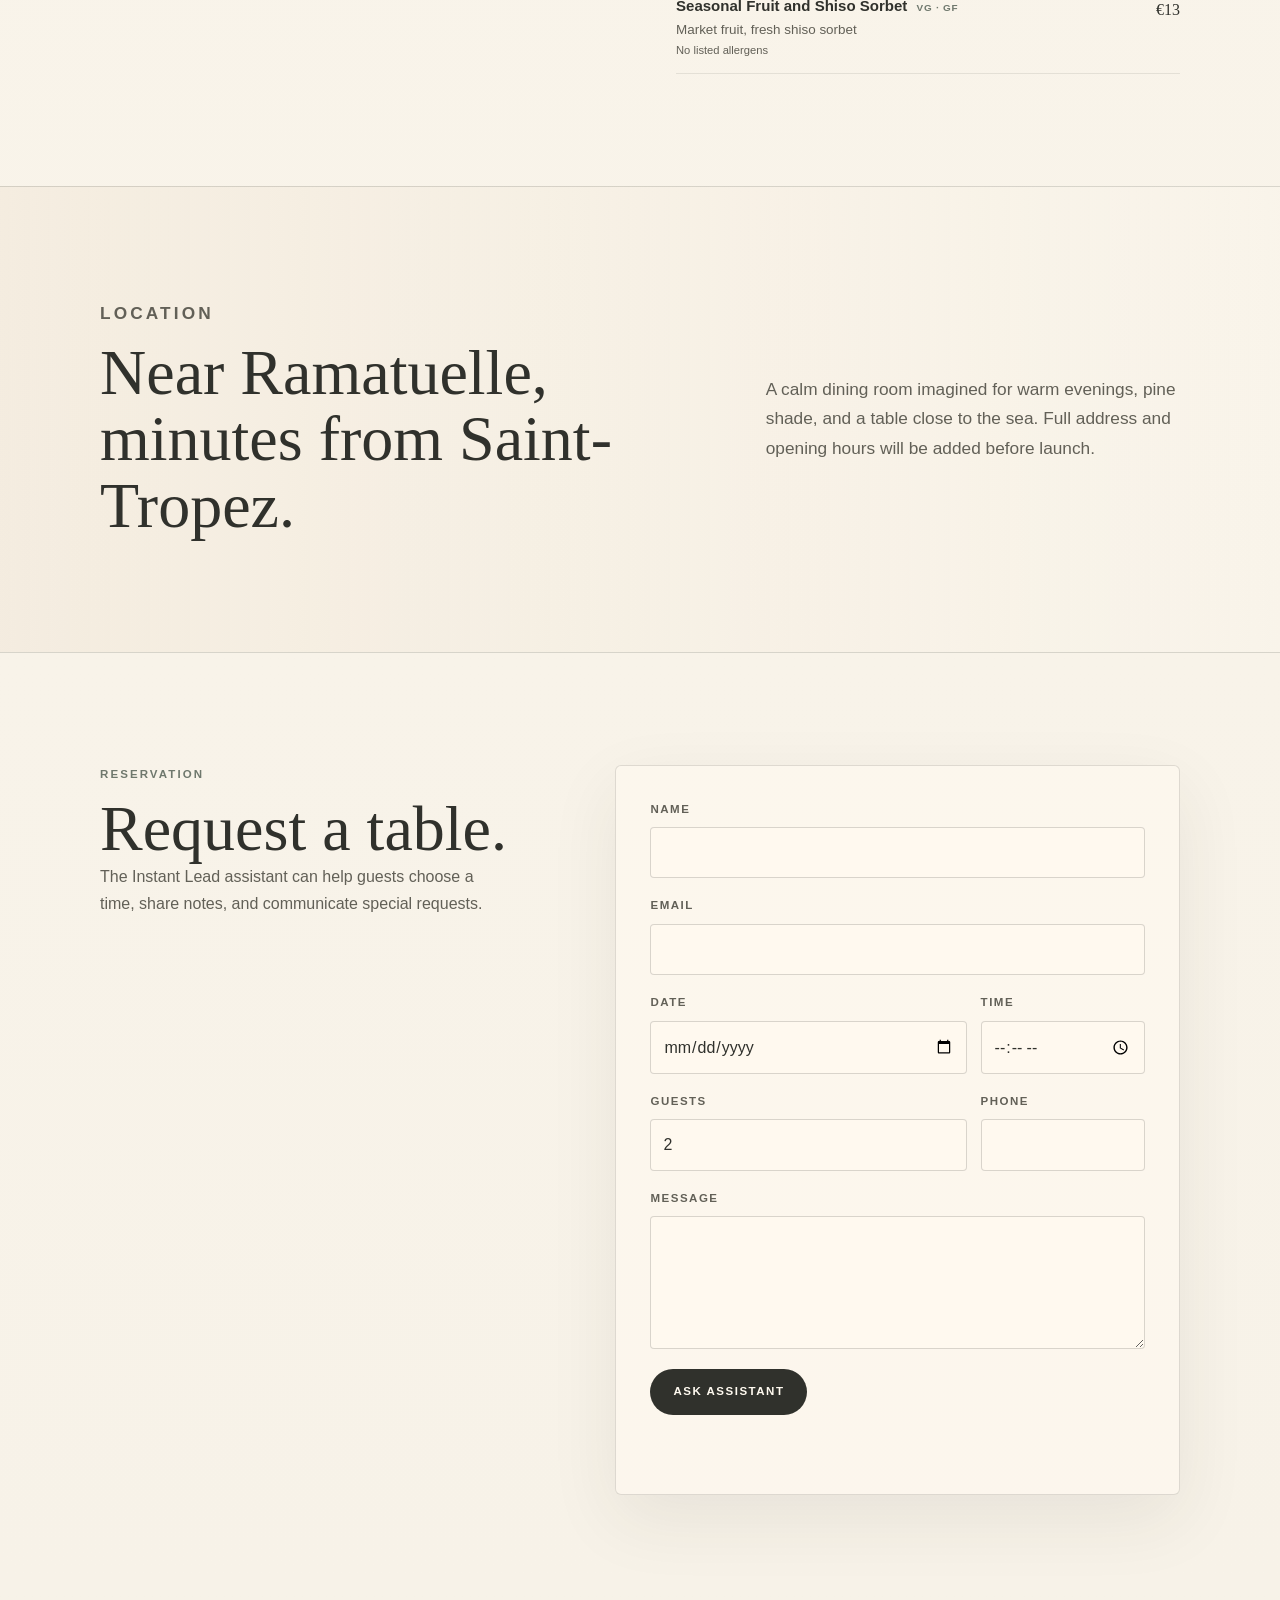
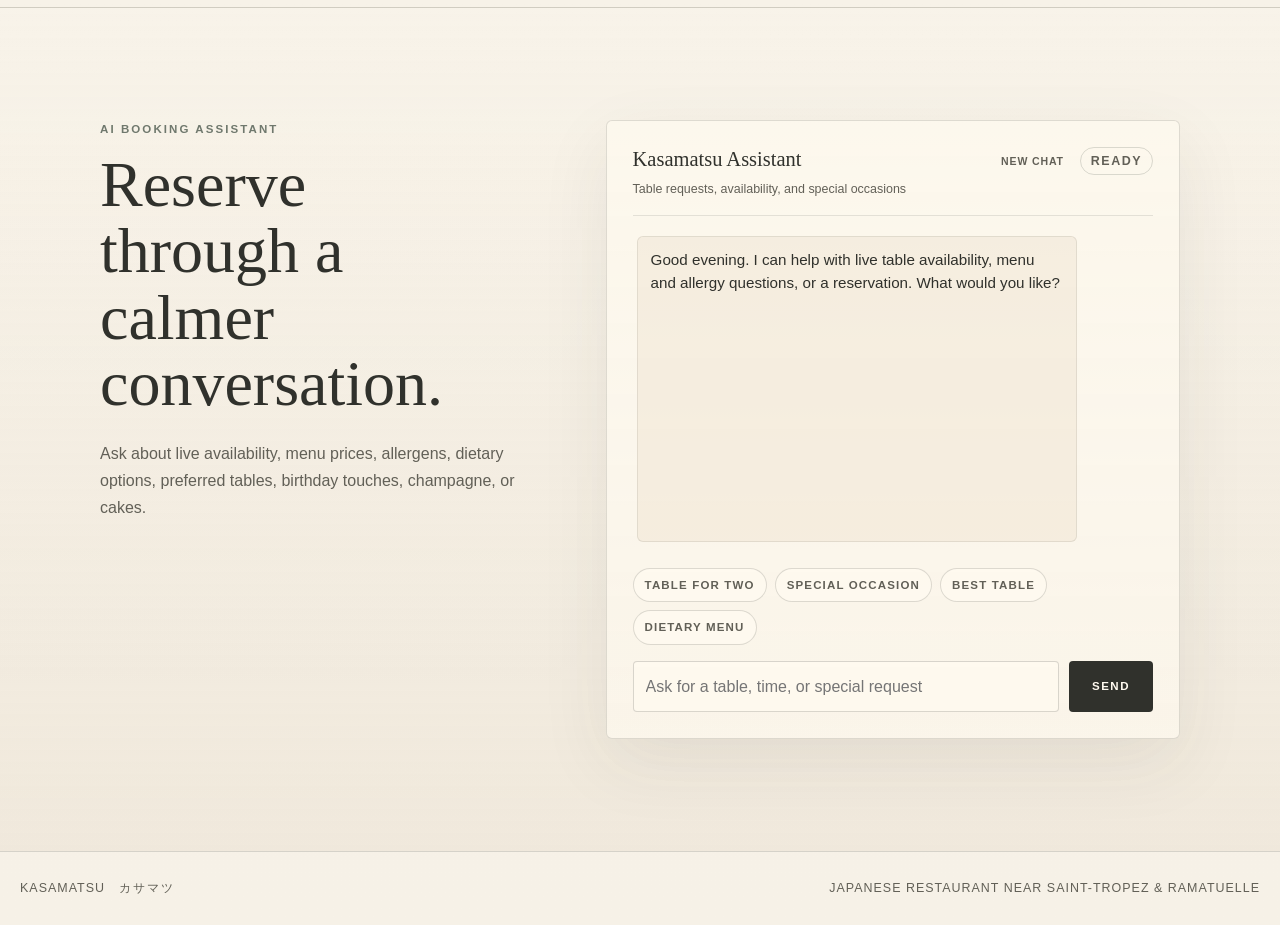
==== commit cae96bf2: "Add files via upload" ====
--- a/index.html
+++ b/index.html
@@ -28,92 +28,25 @@
       <section class="hero" aria-labelledby="hero-title">
         <div class="hero-inner">
           <div class="logo-mark" data-logo-breeze aria-label="Kasamatsu, カサマツ">
-            <svg
-              class="tree-logo"
-              viewBox="0 0 820 520"
+            <div
+              class="tree-scene"
               role="img"
-              aria-labelledby="tree-title"
+              aria-label="Hand-drawn umbrella pine tree logo"
             >
-              <title id="tree-title">Hand-drawn umbrella pine tree logo</title>
-              <g class="ground-lines" aria-hidden="true">
-                <path d="M240 396 C305 383 490 383 560 398" />
-                <path d="M285 408 C355 399 452 399 528 409" />
-                <path d="M330 416 C385 411 442 411 498 416" />
-              </g>
-
-              <g class="tree-still" aria-hidden="true">
-                <path d="M410 393 C405 337 406 292 411 238 C416 187 409 144 392 108" />
-                <path d="M430 393 C424 335 426 292 421 240 C416 184 429 139 454 102" />
-                <path d="M399 389 C380 337 374 296 386 247 C398 198 389 151 360 119" />
-                <path d="M442 389 C464 336 466 290 452 244 C438 197 448 153 487 122" />
-                <path d="M386 232 C322 198 253 184 168 196" />
-                <path d="M390 220 C329 166 266 142 198 143" />
-                <path d="M402 204 C344 124 290 95 235 92" />
-                <path d="M415 198 C388 121 360 80 316 62" />
-                <path d="M428 198 C459 114 493 80 541 63" />
-                <path d="M443 208 C498 132 556 100 626 100" />
-                <path d="M450 224 C516 170 587 146 678 154" />
-                <path d="M449 239 C530 207 602 205 716 224" />
-                <path d="M385 254 C333 239 269 238 202 256" />
-                <path d="M450 256 C512 238 583 240 664 268" />
-                <path d="M390 270 C356 265 318 272 276 292" />
-                <path d="M445 274 C487 265 530 271 580 296" />
-              </g>
-
-              <g class="needle-canopy" aria-hidden="true">
-                <g class="needle-cluster" data-depth="0.68" data-phase="0.11">
-                  <path d="M130 207 l-24 -8 M130 207 l-21 -22 M130 207 l-2 -31 M130 207 l17 -27 M130 207 l30 -9 M130 207 l25 13 M130 207 l-18 23" />
-                </g>
-                <g class="needle-cluster" data-depth="0.82" data-phase="0.24">
-                  <path d="M172 177 l-26 -10 M172 177 l-18 -26 M172 177 l5 -32 M172 177 l24 -24 M172 177 l34 -2 M172 177 l25 20 M172 177 l-25 19" />
-                </g>
-                <g class="needle-cluster" data-depth="0.92" data-phase="0.37">
-                  <path d="M219 142 l-27 -13 M219 142 l-13 -31 M219 142 l11 -33 M219 142 l30 -20 M219 142 l35 7 M219 142 l21 26 M219 142 l-29 15" />
-                </g>
-                <g class="needle-cluster" data-depth="1.08" data-phase="0.5">
-                  <path d="M274 112 l-28 -14 M274 112 l-10 -34 M274 112 l15 -34 M274 112 l35 -16 M274 112 l34 12 M274 112 l17 31 M274 112 l-32 12" />
-                </g>
-                <g class="needle-cluster" data-depth="1.18" data-phase="0.65">
-                  <path d="M331 89 l-28 -17 M331 89 l-5 -36 M331 89 l20 -33 M331 89 l38 -10 M331 89 l33 18 M331 89 l12 34 M331 89 l-34 8" />
-                </g>
-                <g class="needle-cluster" data-depth="1.28" data-phase="0.79">
-                  <path d="M390 78 l-27 -20 M390 78 l1 -38 M390 78 l25 -31 M390 78 l39 -3 M390 78 l29 24 M390 78 l5 36 M390 78 l-36 3" />
-                </g>
-                <g class="needle-cluster" data-depth="1.22" data-phase="0.93">
-                  <path d="M452 82 l-24 -23 M452 82 l9 -37 M452 82 l30 -27 M452 82 l39 5 M452 82 l25 29 M452 82 l-3 36 M452 82 l-36 -5" />
-                </g>
-                <g class="needle-cluster" data-depth="1.1" data-phase="1.08">
-                  <path d="M511 98 l-21 -25 M511 98 l15 -35 M511 98 l33 -23 M511 98 l37 11 M511 98 l19 32 M511 98 l-9 34 M511 98 l-34 -10" />
-                </g>
-                <g class="needle-cluster" data-depth="0.96" data-phase="1.22">
-                  <path d="M566 124 l-18 -27 M566 124 l20 -32 M566 124 l35 -17 M566 124 l33 16 M566 124 l14 33 M566 124 l-14 31 M566 124 l-31 -15" />
-                </g>
-                <g class="needle-cluster" data-depth="0.84" data-phase="1.36">
-                  <path d="M621 157 l-15 -28 M621 157 l23 -29 M621 157 l36 -11 M621 157 l29 21 M621 157 l8 33 M621 157 l-19 28 M621 157 l-28 -19" />
-                </g>
-                <g class="needle-cluster" data-depth="0.68" data-phase="1.51">
-                  <path d="M672 197 l-13 -26 M672 197 l24 -24 M672 197 l33 -5 M672 197 l24 21 M672 197 l2 31 M672 197 l-21 23 M672 197 l-24 -19" />
-                </g>
-                <g class="needle-cluster" data-depth="0.58" data-phase="1.64">
-                  <path d="M720 235 l-10 -23 M720 235 l22 -21 M720 235 l29 0 M720 235 l18 22 M720 235 l-3 27 M720 235 l-21 16 M720 235 l-18 -19" />
-                </g>
-                <g class="needle-cluster" data-depth="0.78" data-phase="0.31">
-                  <path d="M201 252 l-28 -3 M201 252 l-22 -20 M201 252 l2 -31 M201 252 l24 -22 M201 252 l33 1 M201 252 l21 23 M201 252 l-23 20" />
-                </g>
-                <g class="needle-cluster" data-depth="1.04" data-phase="0.61">
-                  <path d="M306 208 l-30 -6 M306 208 l-18 -29 M306 208 l10 -33 M306 208 l31 -19 M306 208 l35 8 M306 208 l19 29 M306 208 l-30 17" />
-                </g>
-                <g class="needle-cluster" data-depth="1.16" data-phase="0.92">
-                  <path d="M410 184 l-29 -11 M410 184 l-11 -34 M410 184 l18 -33 M410 184 l38 -12 M410 184 l34 18 M410 184 l12 36 M410 184 l-35 10" />
-                </g>
-                <g class="needle-cluster" data-depth="1.06" data-phase="1.18">
-                  <path d="M519 203 l-25 -15 M519 203 l-4 -34 M519 203 l23 -28 M519 203 l37 -5 M519 203 l29 23 M519 203 l4 34 M519 203 l-34 5" />
-                </g>
-                <g class="needle-cluster" data-depth="0.86" data-phase="1.47">
-                  <path d="M618 252 l-22 -15 M618 252 l-2 -31 M618 252 l24 -24 M618 252 l33 -1 M618 252 l24 22 M618 252 l0 31 M618 252 l-29 8" />
-                </g>
-              </g>
-            </svg>
+              <img
+                class="tree-layer tree-base"
+                src="assets/tree/tree-base.png"
+                alt=""
+              />
+              <img class="tree-layer tree-canopy" data-depth="0.72" data-phase="0.1" src="assets/tree/canopy-1.png" alt="" />
+              <img class="tree-layer tree-canopy" data-depth="0.9" data-phase="0.28" src="assets/tree/canopy-2.png" alt="" />
+              <img class="tree-layer tree-canopy" data-depth="1.12" data-phase="0.46" src="assets/tree/canopy-3.png" alt="" />
+              <img class="tree-layer tree-canopy" data-depth="1.3" data-phase="0.64" src="assets/tree/canopy-4.png" alt="" />
+              <img class="tree-layer tree-canopy" data-depth="1.18" data-phase="0.82" src="assets/tree/canopy-5.png" alt="" />
+              <img class="tree-layer tree-canopy" data-depth="0.76" data-phase="1" src="assets/tree/canopy-6.png" alt="" />
+              <img class="tree-layer tree-canopy" data-depth="0.94" data-phase="1.18" src="assets/tree/canopy-7.png" alt="" />
+              <img class="tree-layer tree-canopy" data-depth="1.08" data-phase="1.36" src="assets/tree/canopy-8.png" alt="" />
+            </div>
 
             <h1 id="hero-title" class="brand-word">KASAMATSU</h1>
             <p class="brand-kana" lang="ja">カサマツ</p>
--- a/style.css
+++ b/style.css
@@ -123,60 +123,44 @@
 }
 
 .logo-mark {
-  width: min(100%, 720px);
+  width: min(100%, 800px);
   margin: 0 auto;
   cursor: default;
   user-select: none;
 }
 
-.tree-logo {
-  width: min(100%, 650px);
-  height: auto;
+.tree-scene {
+  position: relative;
+  width: min(100%, 760px);
+  aspect-ratio: 1234 / 860;
   margin: 0 auto;
-  overflow: visible;
-}
-
-.ground-lines path,
-.tree-still path,
-.needle-cluster path {
-  fill: none;
-  stroke: rgba(48, 49, 44, 0.74);
-  stroke-linecap: round;
-  stroke-linejoin: round;
-}
-
-.ground-lines path {
-  stroke-width: 1.15;
-  opacity: 0.32;
-}
-
-.tree-still path {
-  stroke-width: 4.2;
-  opacity: 0.66;
-}
-
-.tree-still path:nth-child(n + 5) {
-  stroke-width: 2.8;
-  opacity: 0.58;
-}
-
-.needle-cluster {
-  opacity: 0.5;
-  transform-box: fill-box;
-  transform-origin: center;
-  transition:
-    opacity 260ms ease,
-    transform 760ms cubic-bezier(0.22, 1, 0.36, 1);
+  isolation: isolate;
+  pointer-events: none;
+}
+
+.tree-layer {
+  position: absolute;
+  inset: 0;
+  width: 100%;
+  height: 100%;
+  object-fit: contain;
+  transform: translate3d(0, 0, 0) rotate(0deg);
+}
+
+.tree-base {
+  z-index: 1;
+}
+
+.tree-canopy {
+  z-index: 2;
+  opacity: 0.98;
+  transform-origin: 50% 68%;
+  transition: opacity 300ms ease;
   will-change: transform;
 }
 
-.needle-cluster path {
-  stroke-width: 1.55;
-}
-
-.logo-mark.is-active .needle-cluster {
-  opacity: 0.68;
-  transition: opacity 220ms ease;
+.logo-mark.is-active .tree-canopy {
+  opacity: 1;
 }
 
 .brand-word {
@@ -792,8 +776,8 @@
     padding-left: 16px;
   }
 
-  .tree-logo {
-    width: min(100%, 390px);
+  .tree-scene {
+    width: min(100%, 430px);
   }
 
   .brand-word {
@@ -856,7 +840,7 @@
     transition-duration: 0.01ms !important;
   }
 
-  .needle-cluster {
+  .tree-canopy {
     transform: none !important;
   }
 
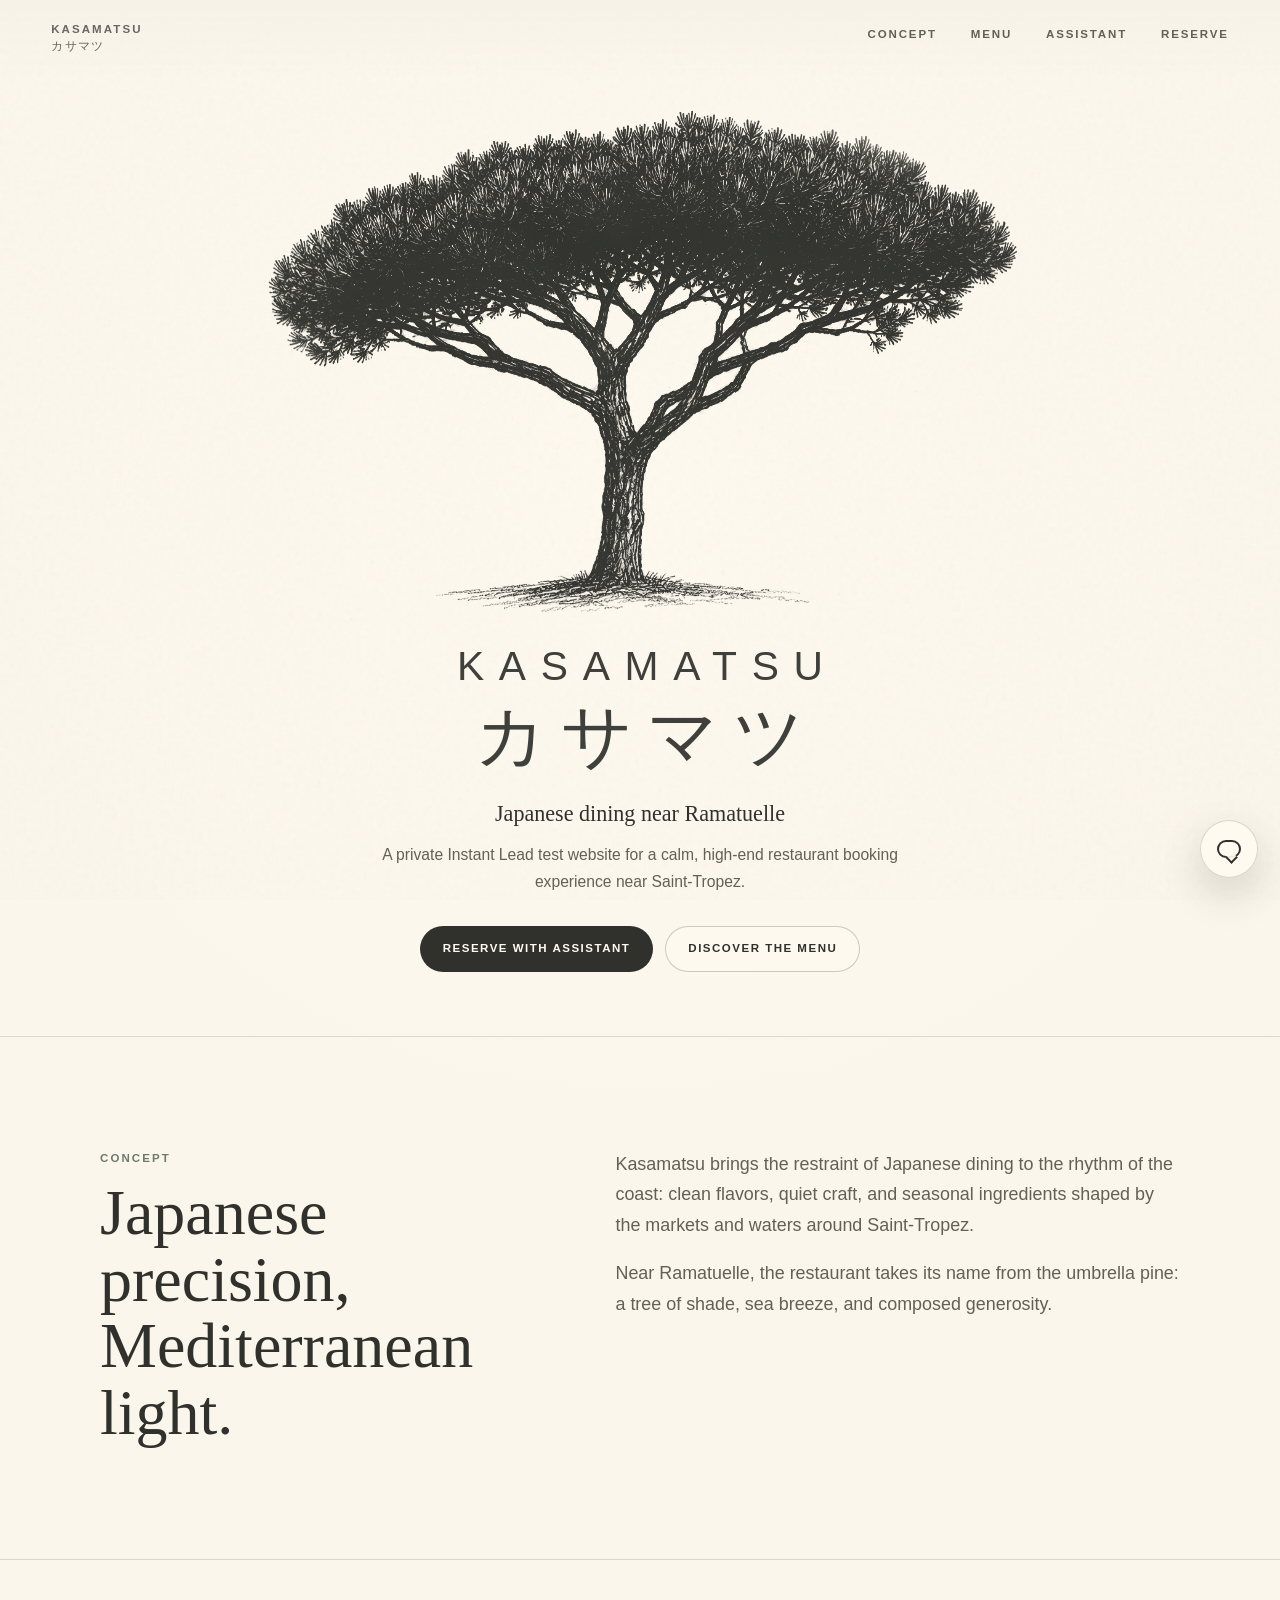
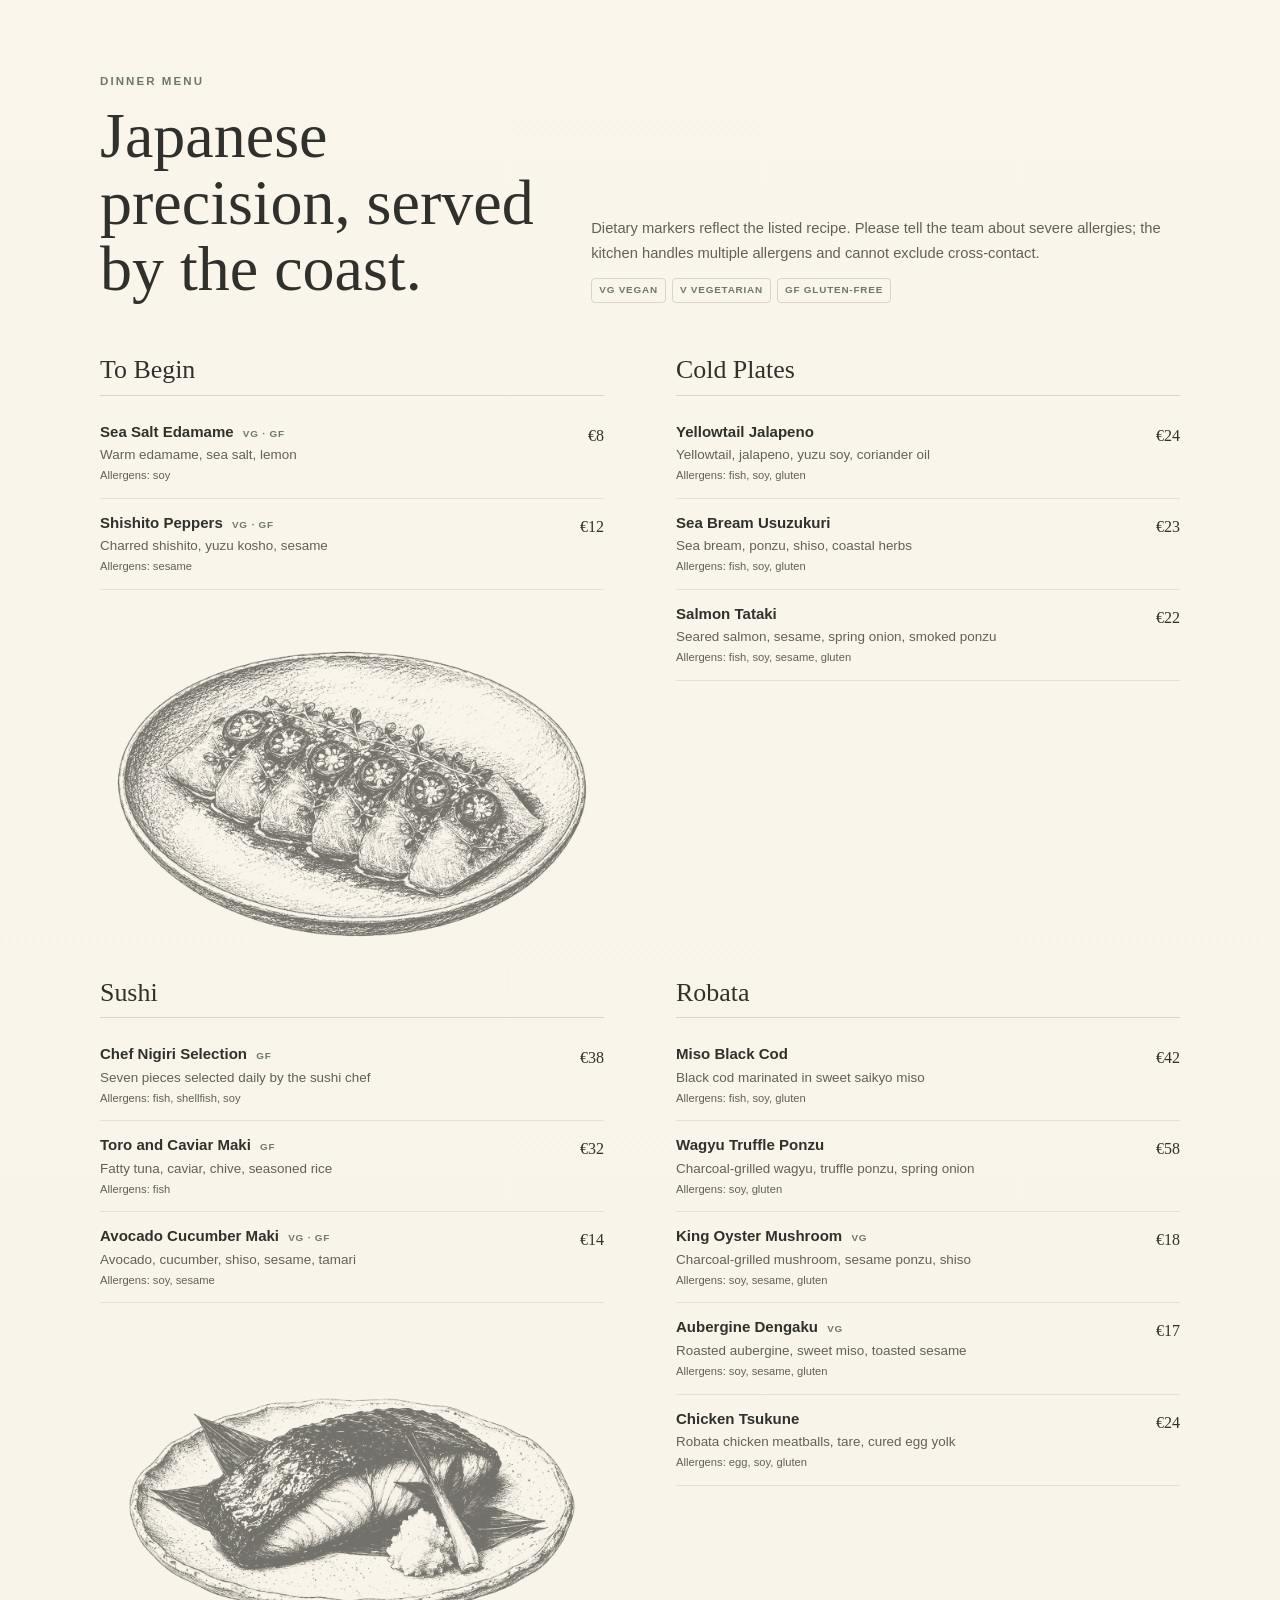
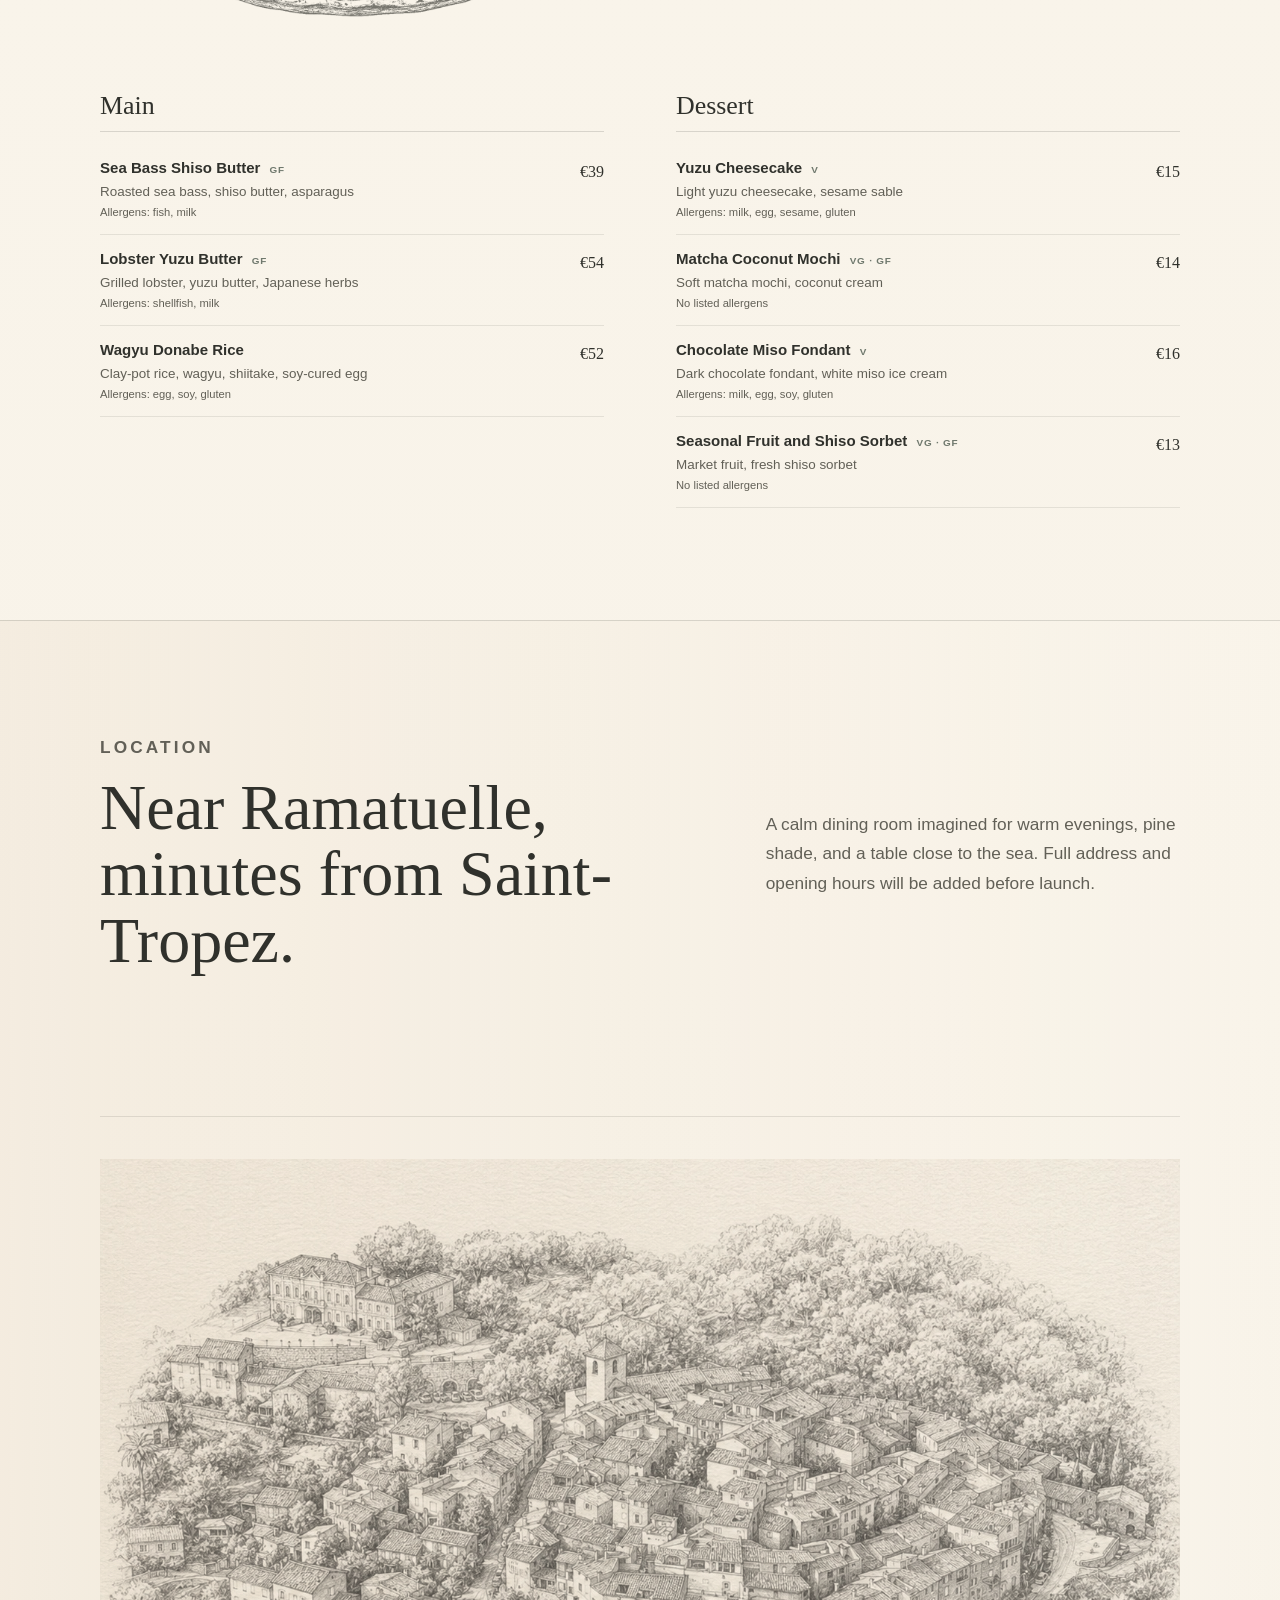
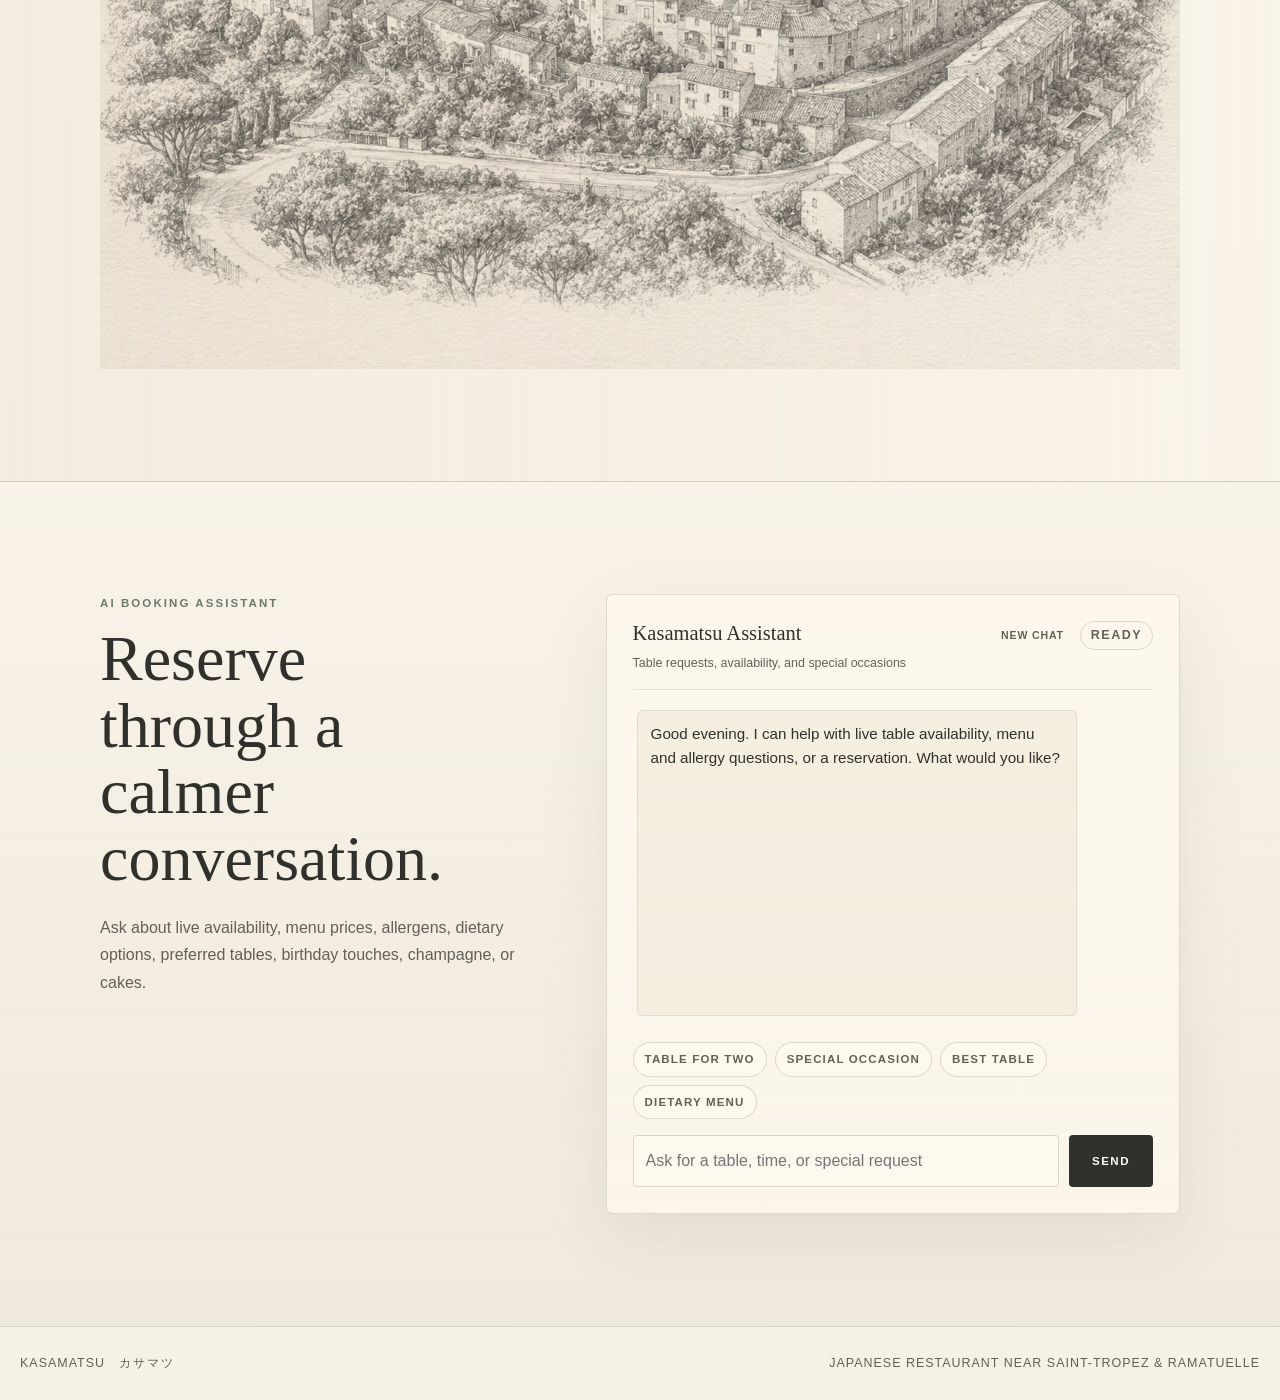
==== commit 433d0251: "Add files via upload" ====
--- a/index.html
+++ b/index.html
@@ -20,7 +20,7 @@
         <a href="#concept">Concept</a>
         <a href="#menu">Menu</a>
         <a href="#assistant">Assistant</a>
-        <a href="#reservation">Reserve</a>
+        <a href="#assistant">Reserve</a>
       </nav>
     </header>
 
@@ -58,7 +58,7 @@
             booking experience near Saint-Tropez.
           </p>
           <div class="hero-actions" aria-label="Primary">
-            <a class="button primary" href="#reservation">Reserve a table</a>
+            <a class="button primary" href="#assistant">Reserve with assistant</a>
             <a class="button secondary" href="#menu">Discover the menu</a>
           </div>
         </div>
@@ -118,6 +118,13 @@
                   <strong>€12</strong>
                 </article>
               </div>
+              <figure class="menu-inline-art">
+                <img
+                  src="assets/food/yellowtail-jalapeno.png"
+                  alt="Hand-drawn Japanese cold plate"
+                  loading="lazy"
+                />
+              </figure>
             </section>
 
             <section class="menu-group" aria-labelledby="menu-cold">
@@ -154,6 +161,13 @@
                   <strong>€14</strong>
                 </article>
               </div>
+              <figure class="menu-inline-art menu-inline-art-small">
+                <img
+                  src="assets/food/miso-black-cod.png"
+                  alt="Hand-drawn Japanese black cod plate"
+                  loading="lazy"
+                />
+              </figure>
             </section>
 
             <section class="menu-group" aria-labelledby="menu-robata">
@@ -236,68 +250,13 @@
             table close to the sea. Full address and opening hours will be added
             before launch.
           </p>
-        </div>
-      </section>
-
-      <section
-        class="section reservation"
-        id="reservation"
-        aria-labelledby="reservation-title"
-      >
-        <div class="section-inner reservation-layout">
-          <div>
-            <p class="eyebrow">Reservation</p>
-            <h2 id="reservation-title">Request a table.</h2>
-            <p class="reservation-note">
-              The Instant Lead assistant can help guests choose a time, share
-              notes, and communicate special requests.
-            </p>
-          </div>
-
-          <form class="reservation-form" data-reservation-form>
-            <div class="field">
-              <label for="name">Name</label>
-              <input id="name" name="name" type="text" autocomplete="name" required />
-            </div>
-            <div class="field">
-              <label for="email">Email</label>
-              <input id="email" name="email" type="email" autocomplete="email" required />
-            </div>
-            <div class="field-row">
-              <div class="field">
-                <label for="date">Date</label>
-                <input id="date" name="date" type="date" required />
-              </div>
-              <div class="field">
-                <label for="time">Time</label>
-                <input id="time" name="time" type="time" required />
-              </div>
-            </div>
-            <div class="field-row">
-              <div class="field">
-                <label for="guests">Guests</label>
-                <input
-                  id="guests"
-                  name="guests"
-                  type="number"
-                  min="1"
-                  max="12"
-                  value="2"
-                  required
-                />
-              </div>
-              <div class="field">
-                <label for="phone">Phone</label>
-                <input id="phone" name="phone" type="tel" autocomplete="tel" />
-              </div>
-            </div>
-            <div class="field">
-              <label for="message">Message</label>
-              <textarea id="message" name="message" rows="4"></textarea>
-            </div>
-            <button class="button primary form-button" type="submit">Ask assistant</button>
-            <p class="form-status" data-form-status role="status" aria-live="polite"></p>
-          </form>
+          <figure class="location-art">
+            <img
+              src="assets/location/ramatuelle-village.jpg"
+              alt="Hand-drawn aerial view of Ramatuelle village"
+              loading="lazy"
+            />
+          </figure>
         </div>
       </section>
 
--- a/style.css
+++ b/style.css
@@ -273,8 +273,7 @@
   margin: 0 auto;
 }
 
-.split,
-.reservation-layout {
+.split {
   display: grid;
   grid-template-columns: minmax(0, 0.86fr) minmax(0, 1.14fr);
   gap: clamp(28px, 7vw, 92px);
@@ -320,8 +319,7 @@
 }
 
 .copy p:last-child,
-.location-block p:last-child,
-.reservation-note {
+.location-block > p {
   margin-bottom: 0;
 }
 
@@ -374,6 +372,28 @@
   border-bottom: 1px solid var(--line);
 }
 
+.menu-inline-art {
+  display: grid;
+  min-height: clamp(210px, 25vw, 300px);
+  margin: clamp(26px, 5vw, 54px) 0 0;
+  place-items: center;
+  overflow: hidden;
+}
+
+.menu-inline-art img {
+  display: block;
+  width: min(100%, 510px);
+  max-height: 300px;
+  object-fit: contain;
+  opacity: 0.78;
+  filter: contrast(0.9);
+  mix-blend-mode: multiply;
+}
+
+.menu-inline-art-small img {
+  width: min(94%, 460px);
+}
+
 .menu-list {
   display: grid;
 }
@@ -437,42 +457,21 @@
   font-size: clamp(1rem, 1.6vw, 1.08rem);
 }
 
-.reservation-form {
-  display: grid;
-  gap: 18px;
-  padding: clamp(20px, 4vw, 34px);
-  border: 1px solid rgba(48, 49, 44, 0.15);
-  border-radius: 6px;
-  background: rgba(255, 250, 240, 0.56);
-  box-shadow: var(--shadow);
-}
-
-.reservation-note {
-  max-width: 25rem;
-  color: var(--ink-soft);
-}
-
-.field,
-.field-row {
-  display: grid;
-  gap: 8px;
-}
-
-.field-row {
-  grid-template-columns: 1fr 0.52fr;
-  gap: 14px;
-}
-
-label {
-  color: var(--ink-soft);
-  font-size: 0.72rem;
-  font-weight: 700;
-  letter-spacing: 0.13em;
-  text-transform: uppercase;
-}
-
-input,
-textarea {
+.location-art {
+  grid-column: 1 / -1;
+  margin: clamp(34px, 6vw, 68px) 0 0;
+  padding-top: clamp(26px, 4vw, 42px);
+  border-top: 1px solid rgba(48, 49, 44, 0.12);
+}
+
+.location-art img {
+  display: block;
+  width: 100%;
+  opacity: 0.84;
+  mix-blend-mode: multiply;
+}
+
+input {
   width: 100%;
   min-height: 46px;
   padding: 11px 12px;
@@ -480,24 +479,6 @@
   border-radius: 4px;
   background: rgba(255, 250, 240, 0.76);
   color: var(--ink);
-}
-
-textarea {
-  min-height: 116px;
-  resize: vertical;
-}
-
-.form-button {
-  width: fit-content;
-  margin-top: 2px;
-}
-
-.form-status {
-  min-height: 1.7em;
-  margin: 0;
-  color: var(--pine);
-  font-family: var(--serif);
-  font-size: 1rem;
 }
 
 .assistant-section {
@@ -742,7 +723,6 @@
   }
 
   .split,
-  .reservation-layout,
   .section-heading,
   .location-block,
   .assistant-layout {
@@ -752,6 +732,10 @@
   .full-menu {
     grid-template-columns: 1fr;
   }
+
+  .menu-inline-art {
+    min-height: 240px;
+  }
 }
 
 @media (max-width: 560px) {
@@ -793,12 +777,10 @@
   }
 
   .hero-actions,
-  .button,
-  .form-button {
+  .button {
     width: 100%;
   }
 
-  .field-row,
   .assistant-input-row {
     grid-template-columns: 1fr;
   }
@@ -819,6 +801,16 @@
   .section {
     padding-right: 16px;
     padding-left: 16px;
+  }
+
+  .menu-inline-art {
+    min-height: 190px;
+    margin: 24px 0 10px;
+  }
+
+  .menu-inline-art img {
+    width: 100%;
+    max-height: 220px;
   }
 
   .site-footer {
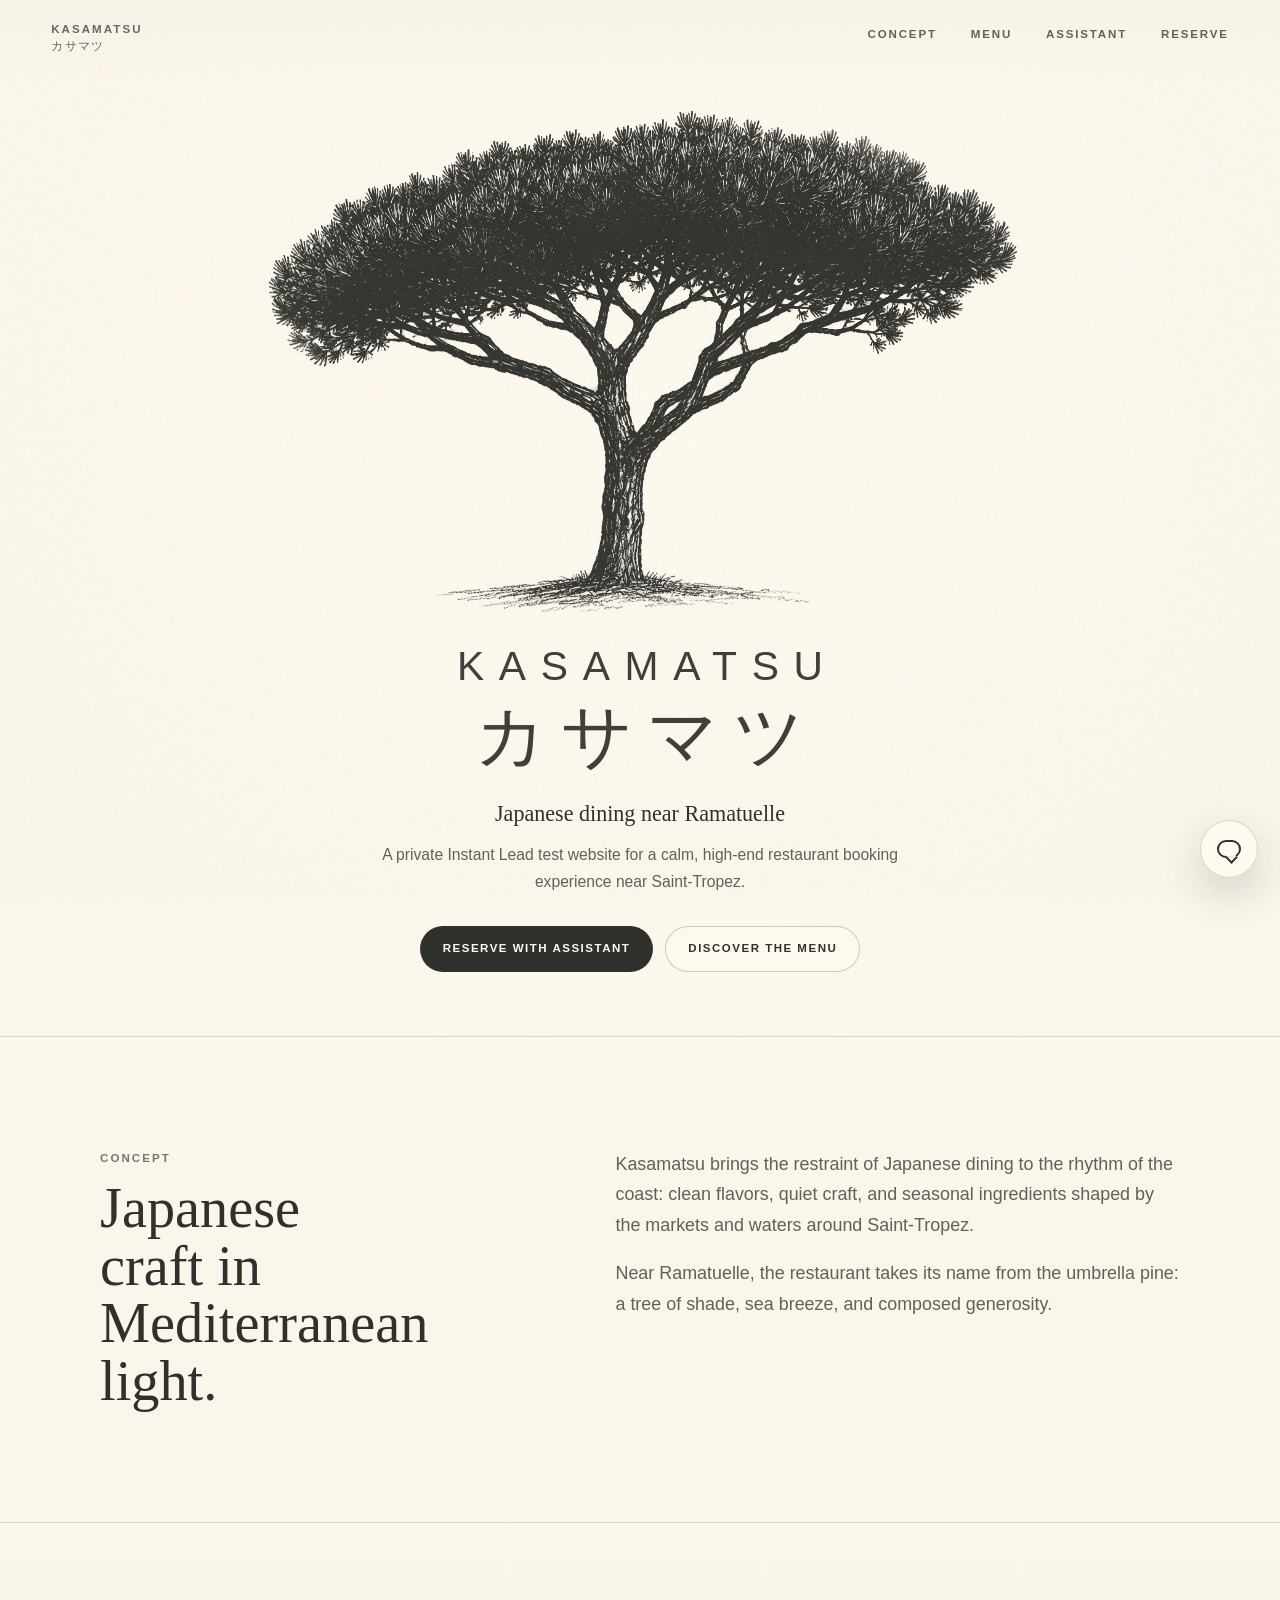
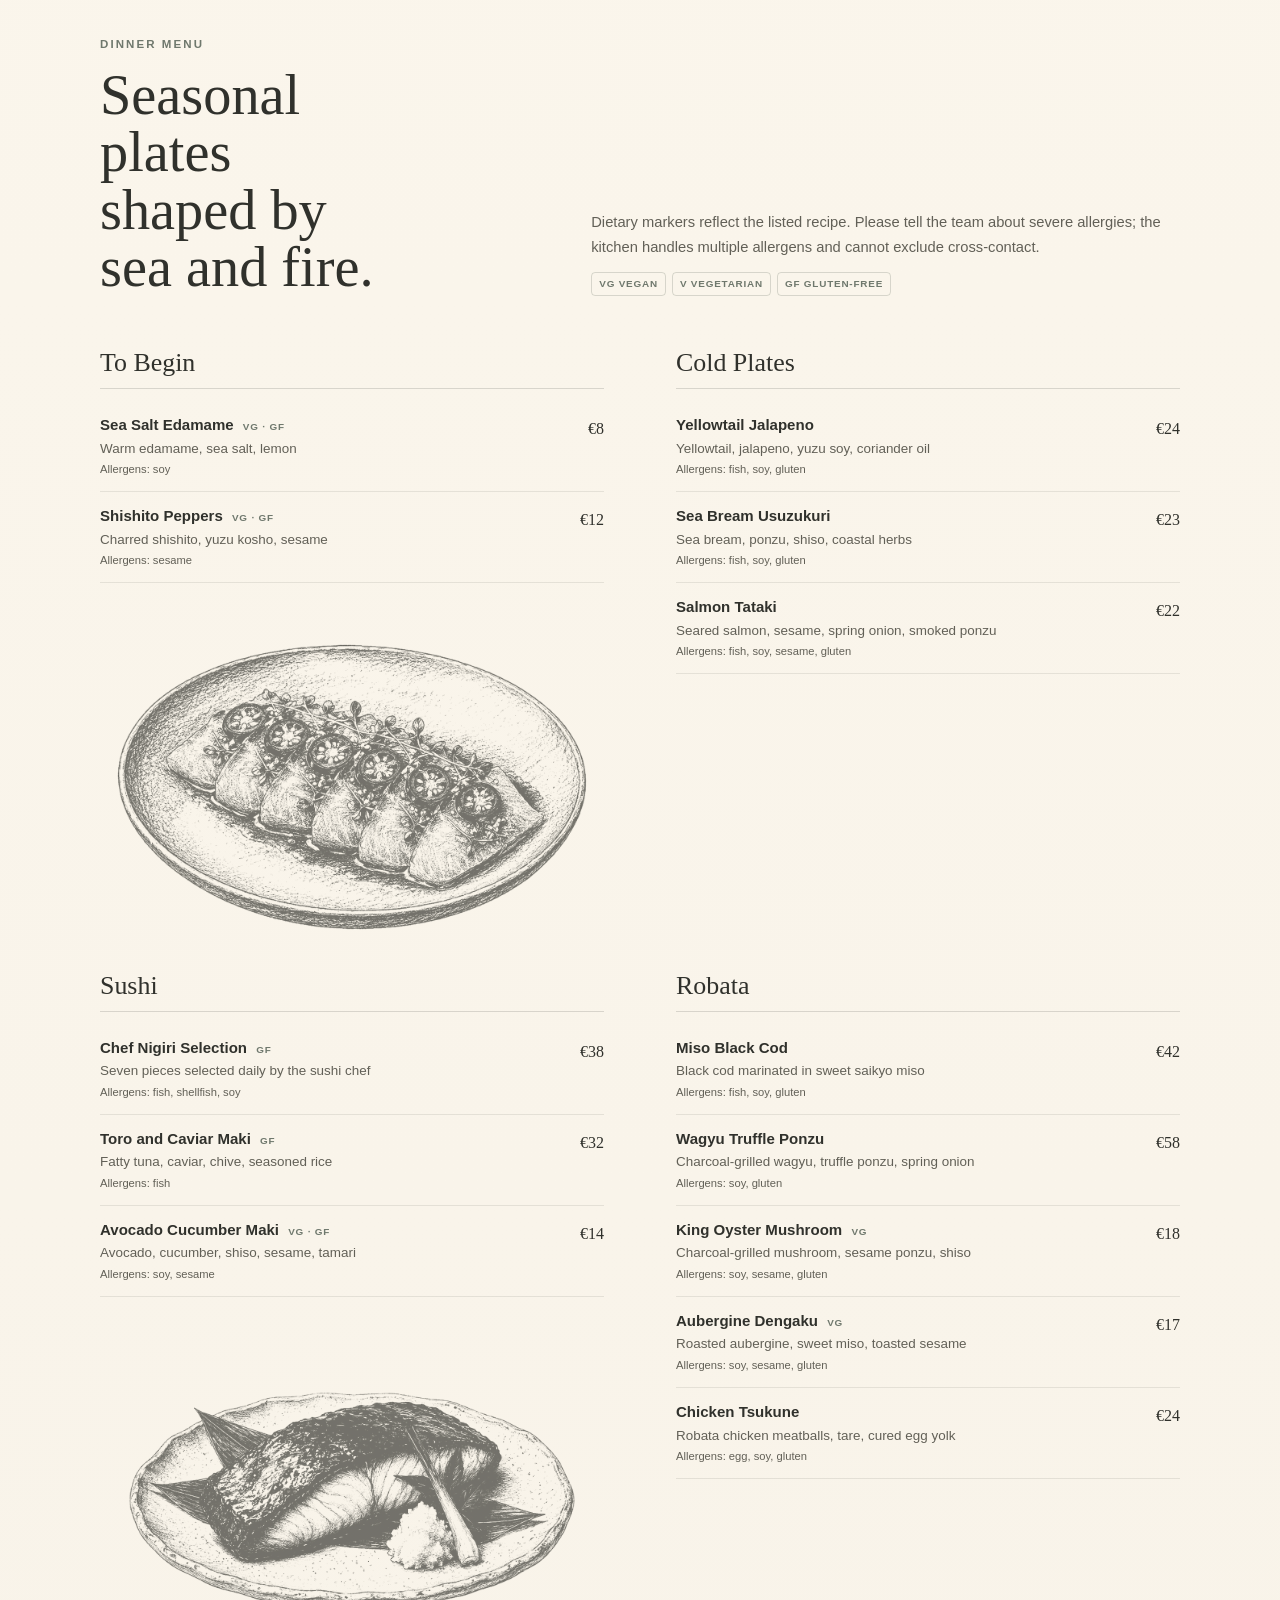
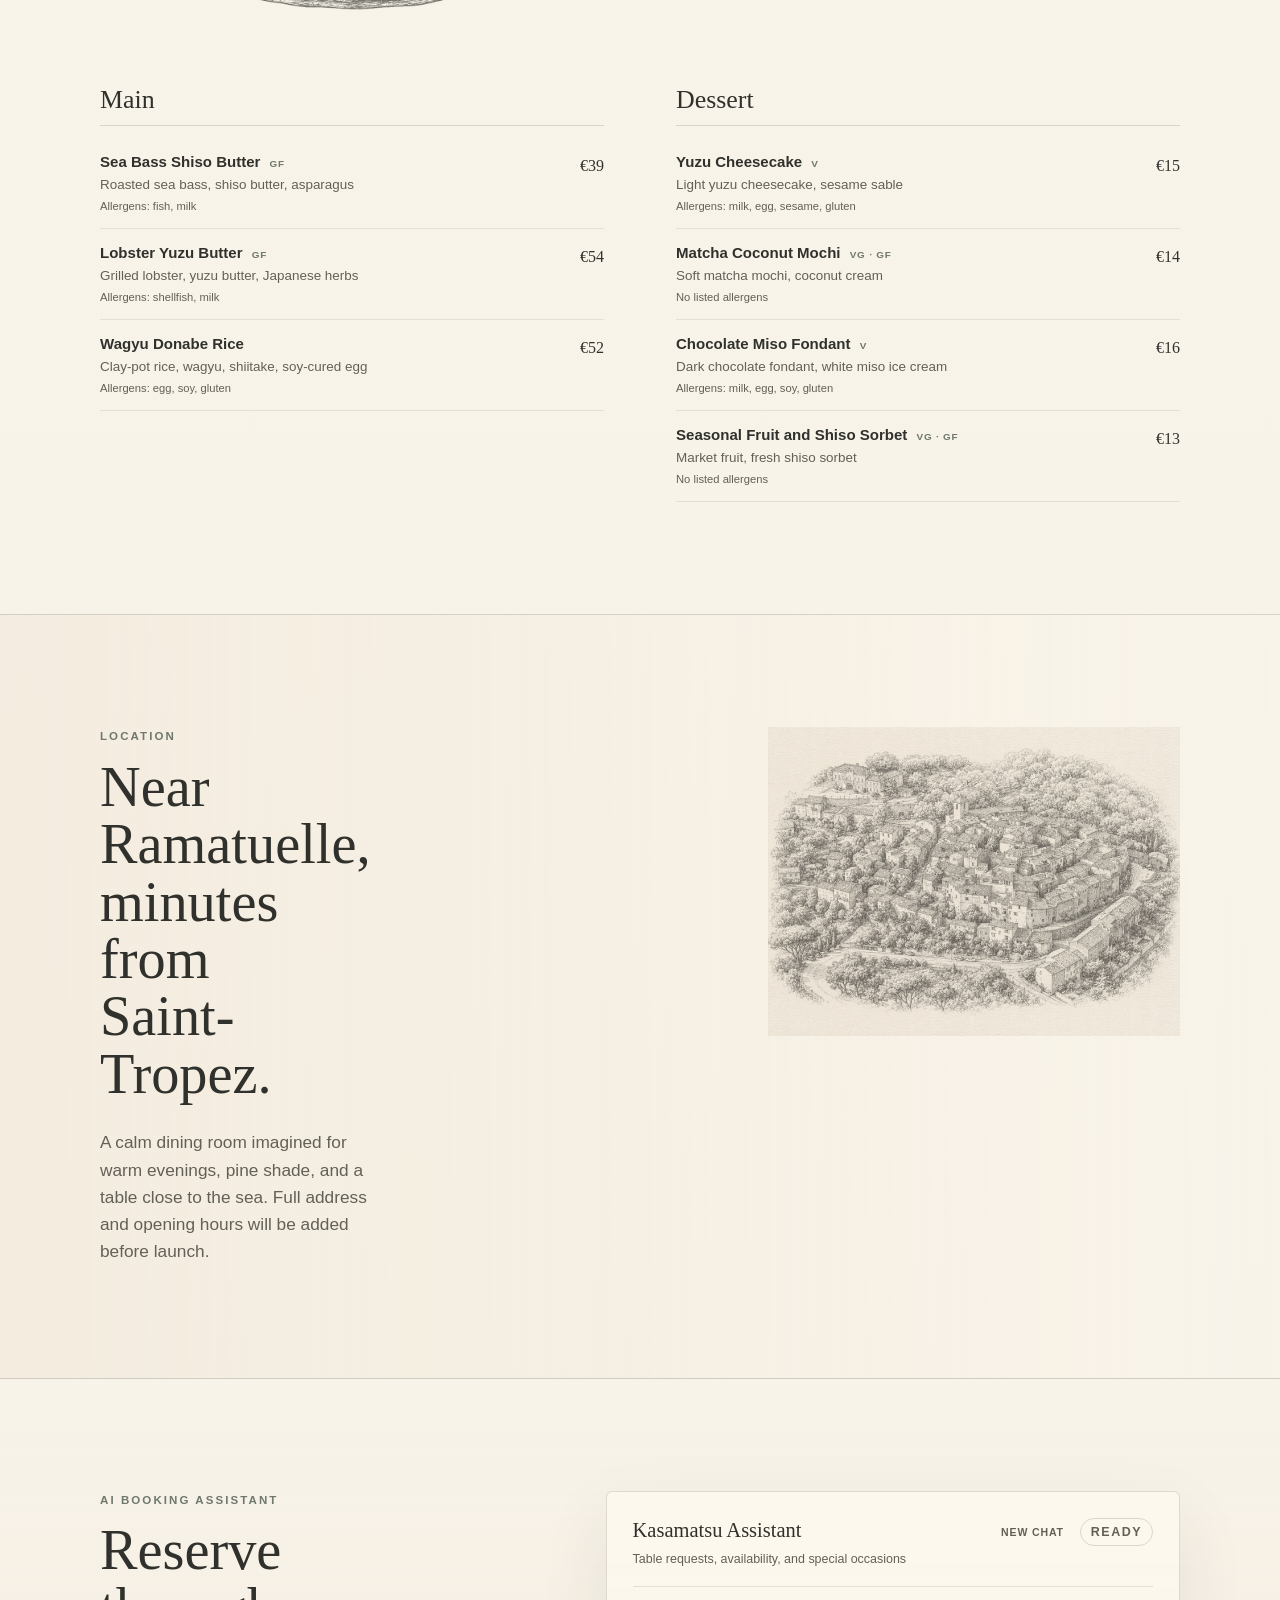
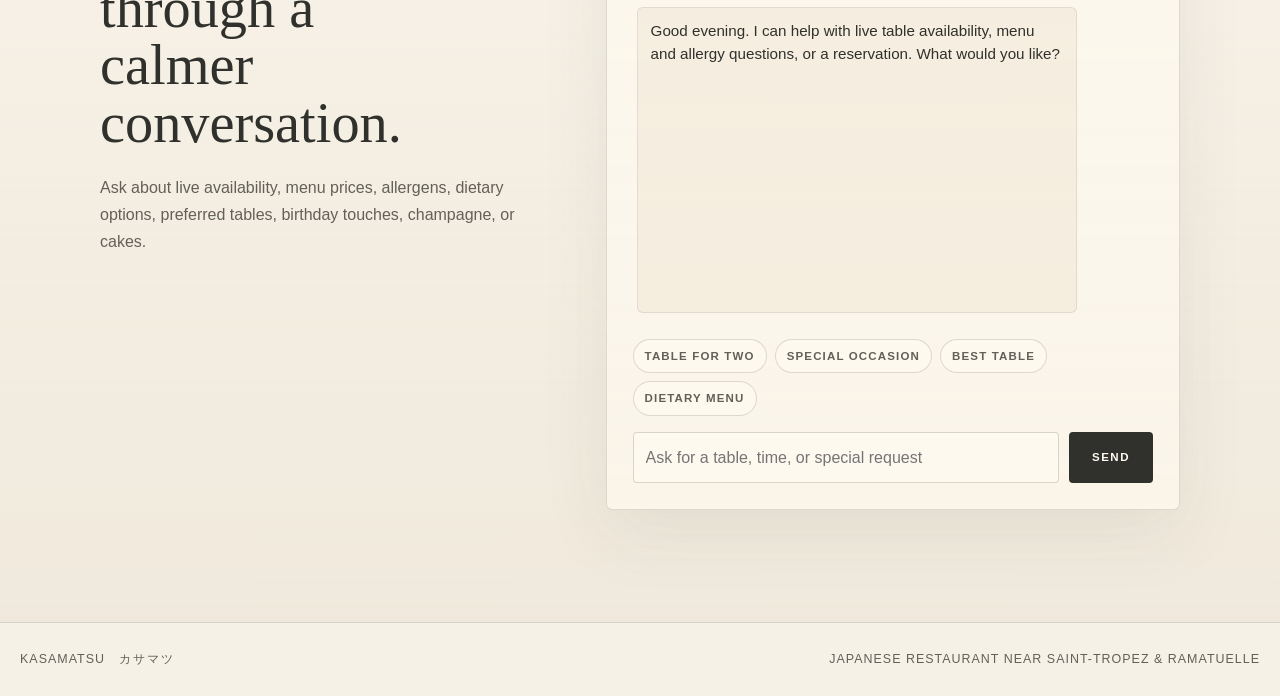
==== commit ca19ec64: "Add files via upload" ====
--- a/index.html
+++ b/index.html
@@ -68,7 +68,7 @@
         <div class="section-inner split">
           <div>
             <p class="eyebrow">Concept</p>
-            <h2 id="concept-title">Japanese precision, Mediterranean light.</h2>
+            <h2 id="concept-title">Japanese craft in Mediterranean light.</h2>
           </div>
           <div class="copy">
             <p>
@@ -89,7 +89,7 @@
           <div class="section-heading">
             <div>
               <p class="eyebrow">Dinner Menu</p>
-              <h2 id="menu-title">Japanese precision, served by the coast.</h2>
+              <h2 id="menu-title">Seasonal plates shaped by sea and fire.</h2>
             </div>
             <div class="menu-intro">
               <p>
@@ -241,15 +241,15 @@
 
       <section class="section location" id="location" aria-labelledby="location-title">
         <div class="section-inner location-block">
-          <div>
+          <div class="location-copy">
             <p class="eyebrow">Location</p>
             <h2 id="location-title">Near Ramatuelle, minutes from Saint-Tropez.</h2>
-          </div>
-          <p>
-            A calm dining room imagined for warm evenings, pine shade, and a
-            table close to the sea. Full address and opening hours will be added
-            before launch.
-          </p>
+            <p class="location-note">
+              A calm dining room imagined for warm evenings, pine shade, and a
+              table close to the sea. Full address and opening hours will be added
+              before launch.
+            </p>
+          </div>
           <figure class="location-art">
             <img
               src="assets/location/ramatuelle-village.jpg"
--- a/style.css
+++ b/style.css
@@ -296,13 +296,13 @@
 }
 
 h2 {
-  max-width: 12em;
+  max-width: 10ch;
   margin-bottom: 0;
   font-family: var(--serif);
-  font-size: clamp(2rem, 5.2vw, 4rem);
+  font-size: clamp(2.8rem, 4.4vw, 3.7rem);
   font-weight: 400;
   letter-spacing: 0;
-  line-height: 1.04;
+  line-height: 1.02;
 }
 
 h3 {
@@ -318,8 +318,7 @@
   font-size: clamp(1rem, 1.8vw, 1.12rem);
 }
 
-.copy p:last-child,
-.location-block > p {
+.copy p:last-child {
   margin-bottom: 0;
 }
 
@@ -447,26 +446,39 @@
 
 .location-block {
   display: grid;
-  grid-template-columns: minmax(0, 1fr) minmax(260px, 0.7fr);
-  gap: clamp(28px, 6vw, 74px);
-  align-items: center;
-}
-
-.location-block p {
-  color: var(--ink-soft);
-  font-size: clamp(1rem, 1.6vw, 1.08rem);
+  grid-template-columns: minmax(0, 1.02fr) minmax(320px, 0.68fr);
+  gap: clamp(24px, 4vw, 56px);
+  align-items: start;
+}
+
+.location-copy {
+  max-width: 42rem;
+}
+
+.location-copy h2 {
+  max-width: 8.3ch;
+  margin-bottom: clamp(18px, 2.4vw, 26px);
+}
+
+.location-note {
+  margin-bottom: 0;
+  color: var(--ink-soft);
+  font-size: clamp(1rem, 1.4vw, 1.08rem);
+  line-height: 1.58;
+  max-width: 30ch;
 }
 
 .location-art {
-  grid-column: 1 / -1;
-  margin: clamp(34px, 6vw, 68px) 0 0;
-  padding-top: clamp(26px, 4vw, 42px);
-  border-top: 1px solid rgba(48, 49, 44, 0.12);
+  width: min(100%, 460px);
+  margin: 0;
+  justify-self: end;
+  align-self: start;
 }
 
 .location-art img {
   display: block;
   width: 100%;
+  margin: 0;
   opacity: 0.84;
   mix-blend-mode: multiply;
 }
@@ -736,6 +748,24 @@
   .menu-inline-art {
     min-height: 240px;
   }
+
+  .location-copy {
+    max-width: 100%;
+  }
+
+  .location-copy h2 {
+    max-width: 9ch;
+  }
+
+  .location-note {
+    max-width: 34ch;
+  }
+
+  .location-art {
+    width: min(100%, 520px);
+    margin-top: 12px;
+    justify-self: center;
+  }
 }
 
 @media (max-width: 560px) {
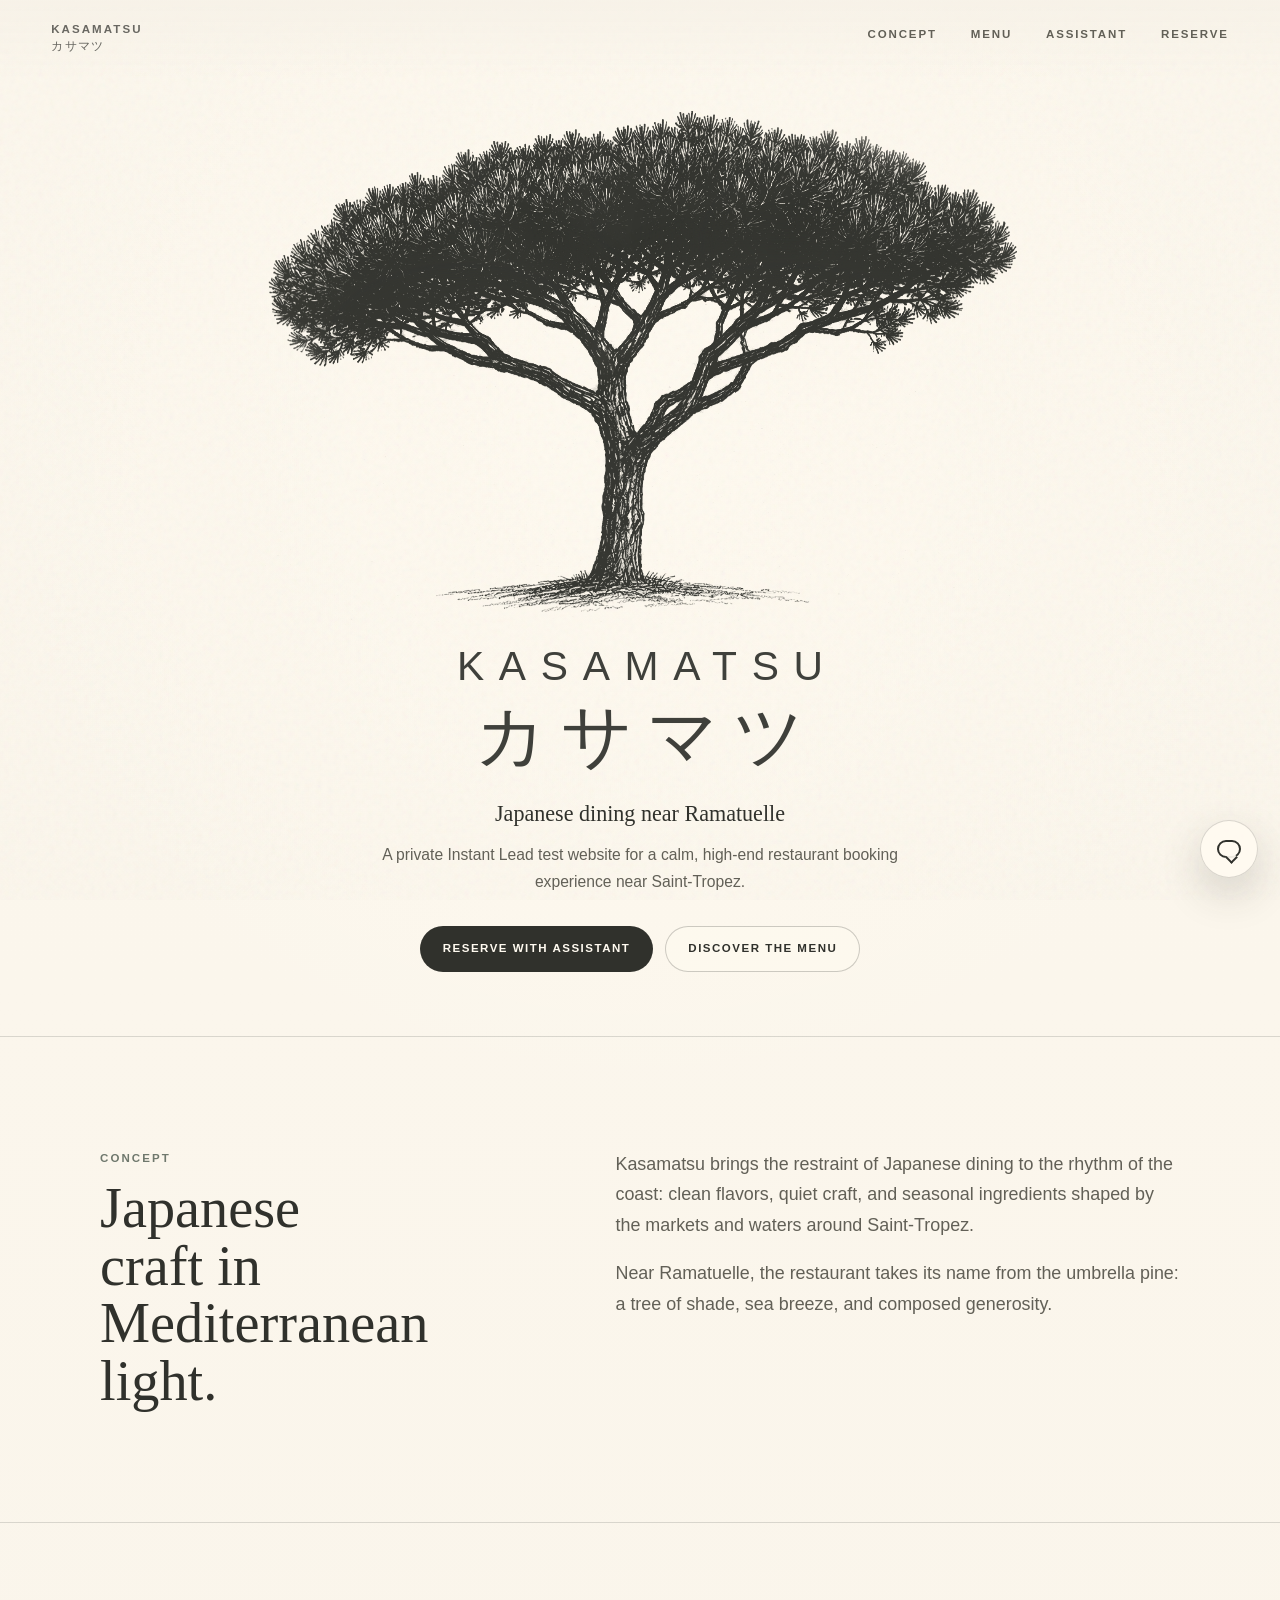
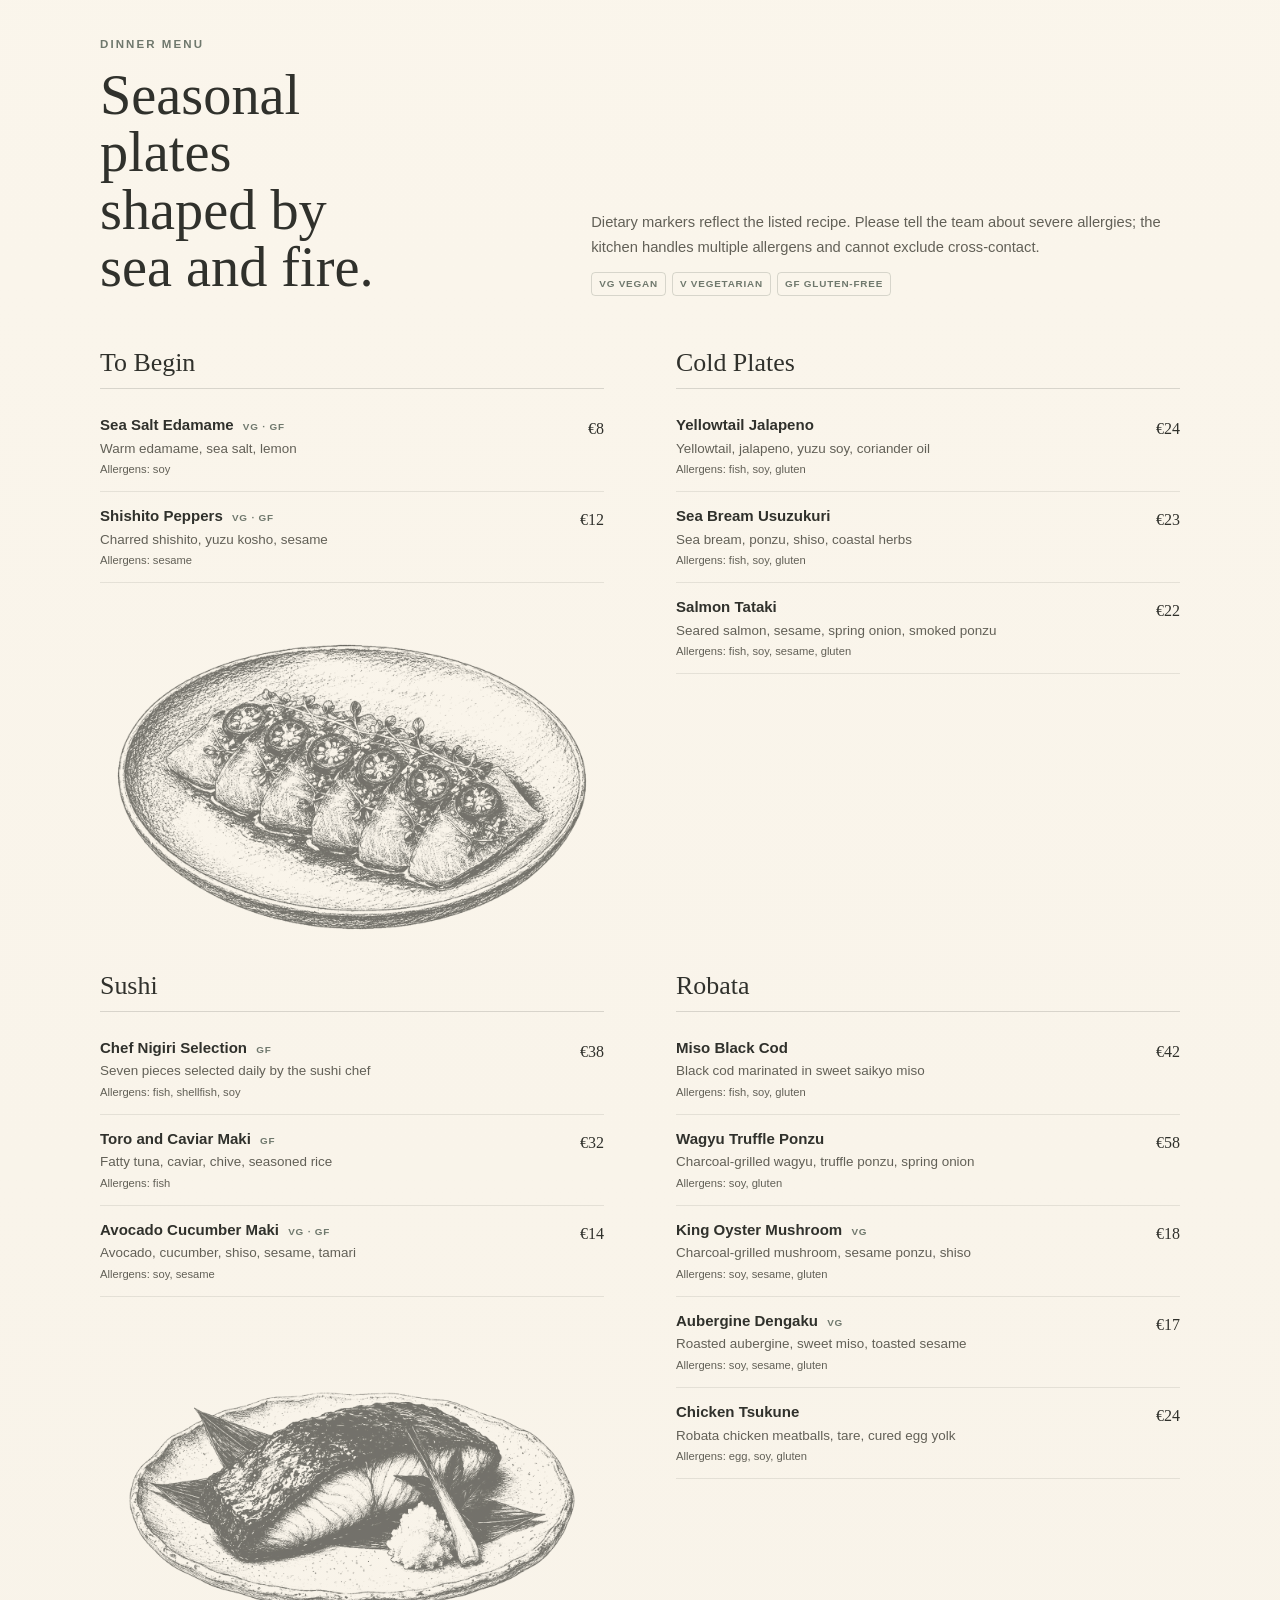
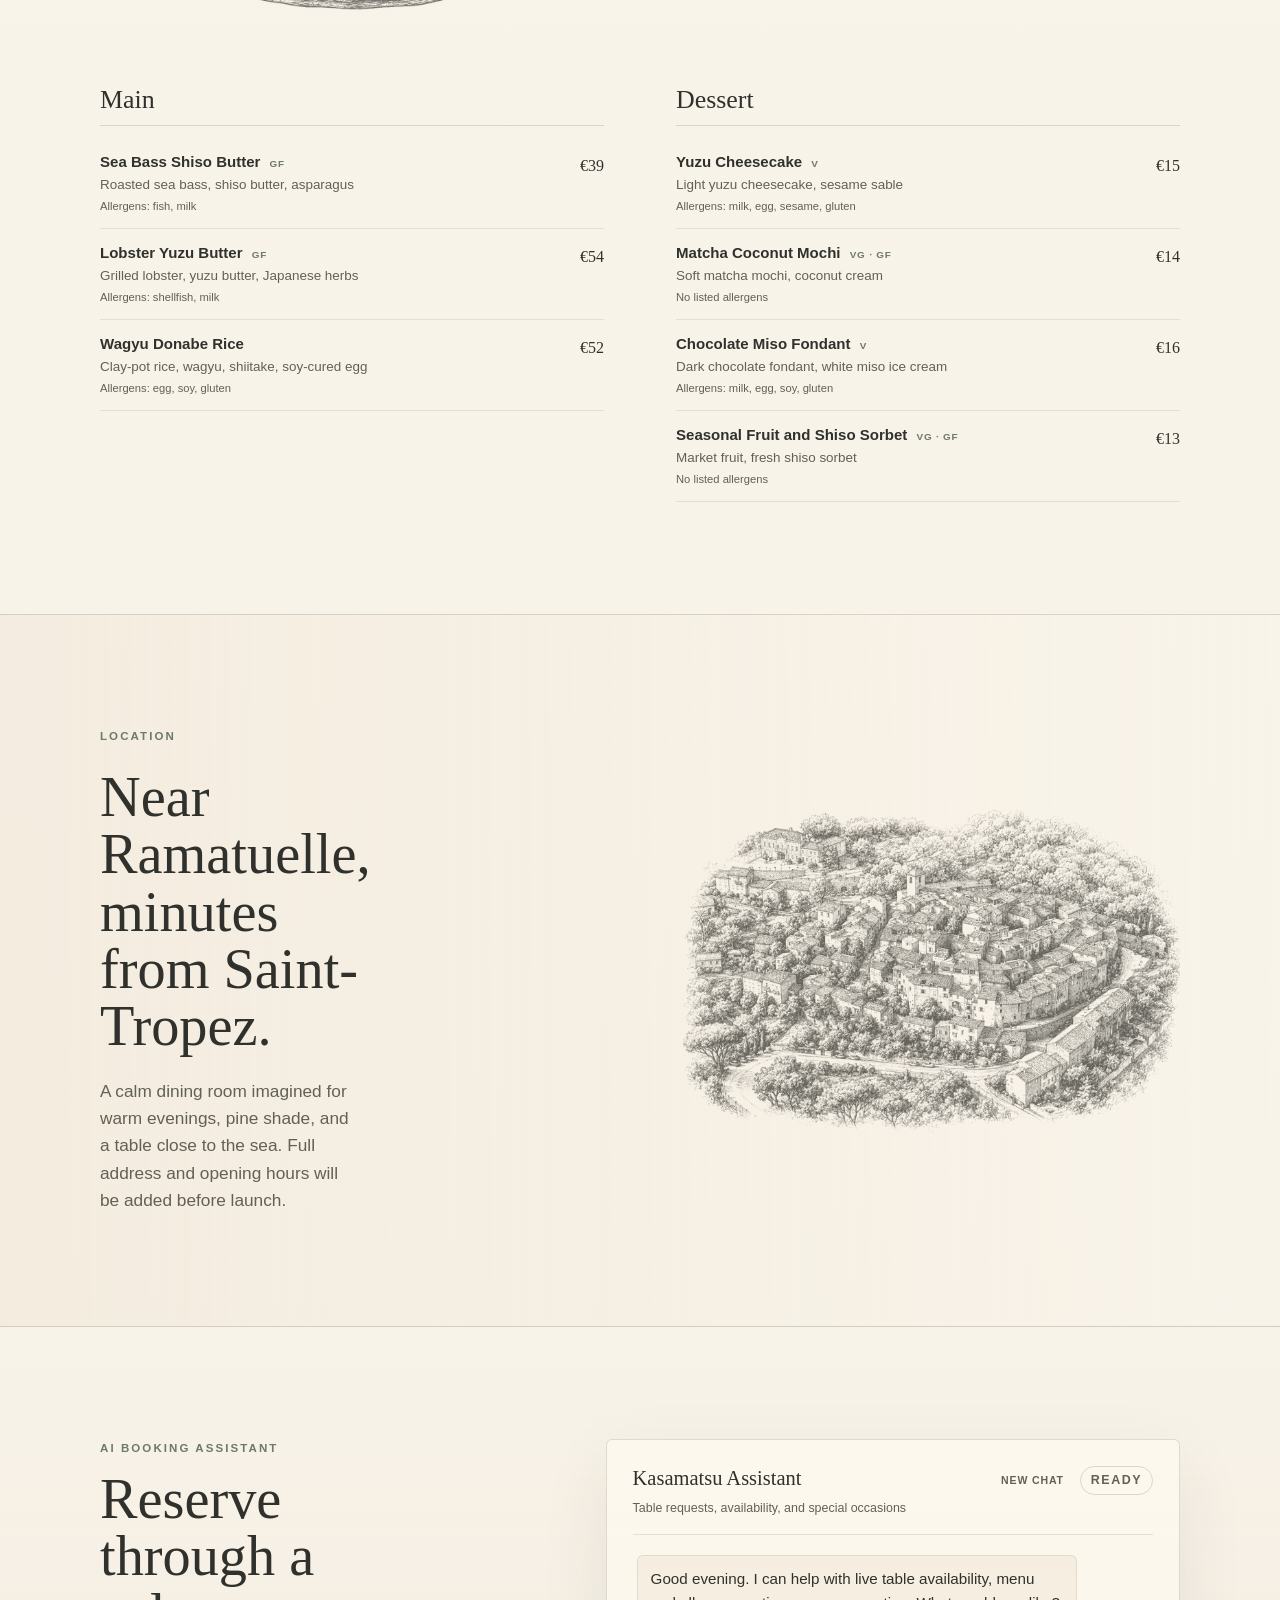
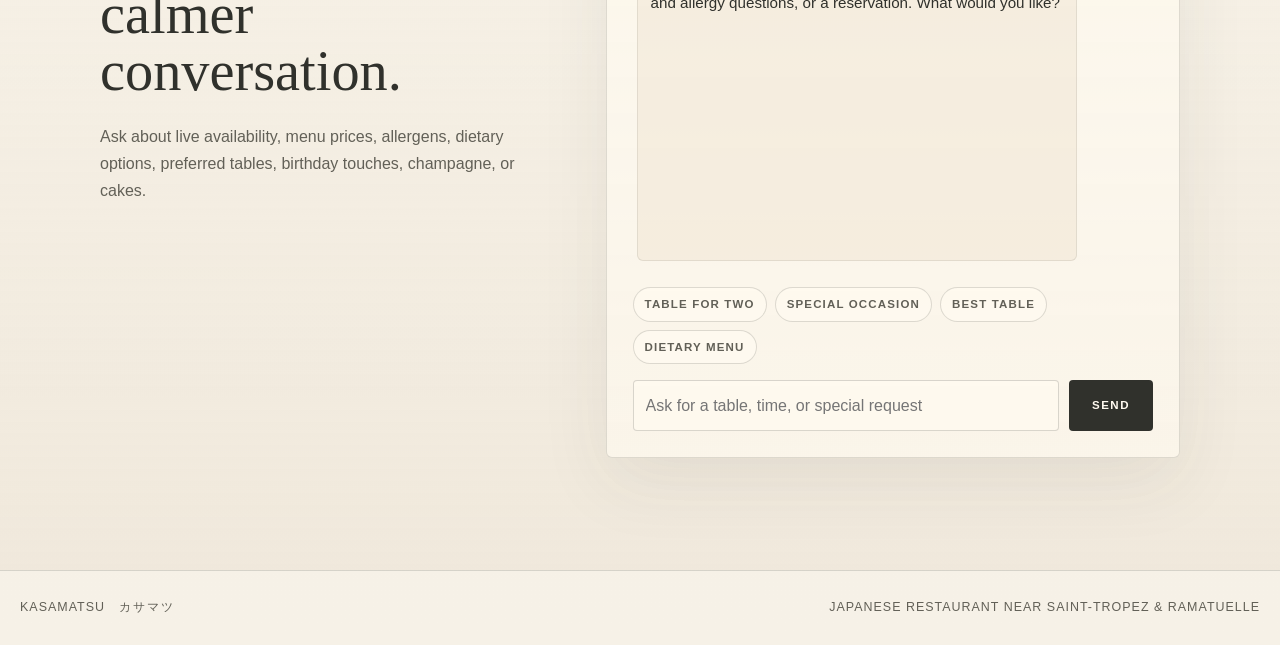
==== commit f28511dd: "Add files via upload" ====
--- a/index.html
+++ b/index.html
@@ -252,7 +252,7 @@
           </div>
           <figure class="location-art">
             <img
-              src="assets/location/ramatuelle-village.jpg"
+              src="assets/location/ramatuelle-village-transparent.png"
               alt="Hand-drawn aerial view of Ramatuelle village"
               loading="lazy"
             />
--- a/style.css
+++ b/style.css
@@ -446,18 +446,25 @@
 
 .location-block {
   display: grid;
-  grid-template-columns: minmax(0, 1.02fr) minmax(320px, 0.68fr);
-  gap: clamp(24px, 4vw, 56px);
-  align-items: start;
+  grid-template-columns: minmax(280px, 0.9fr) minmax(340px, 0.82fr);
+  gap: clamp(22px, 3vw, 42px);
+  align-items: center;
 }
 
 .location-copy {
-  max-width: 42rem;
+  display: grid;
+  gap: clamp(14px, 1.8vw, 22px);
+  max-width: 34rem;
+  align-content: start;
+}
+
+.location-copy .eyebrow {
+  margin-bottom: 0;
 }
 
 .location-copy h2 {
-  max-width: 8.3ch;
-  margin-bottom: clamp(18px, 2.4vw, 26px);
+  max-width: 10.2ch;
+  margin-bottom: 0;
 }
 
 .location-note {
@@ -465,21 +472,22 @@
   color: var(--ink-soft);
   font-size: clamp(1rem, 1.4vw, 1.08rem);
   line-height: 1.58;
-  max-width: 30ch;
+  max-width: 26ch;
 }
 
 .location-art {
-  width: min(100%, 460px);
+  width: min(100%, 520px);
   margin: 0;
-  justify-self: end;
-  align-self: start;
+  justify-self: center;
+  align-self: center;
 }
 
 .location-art img {
   display: block;
   width: 100%;
   margin: 0;
-  opacity: 0.84;
+  opacity: 0.78;
+  filter: contrast(0.9);
   mix-blend-mode: multiply;
 }
 
@@ -754,7 +762,7 @@
   }
 
   .location-copy h2 {
-    max-width: 9ch;
+    max-width: 9.4ch;
   }
 
   .location-note {
